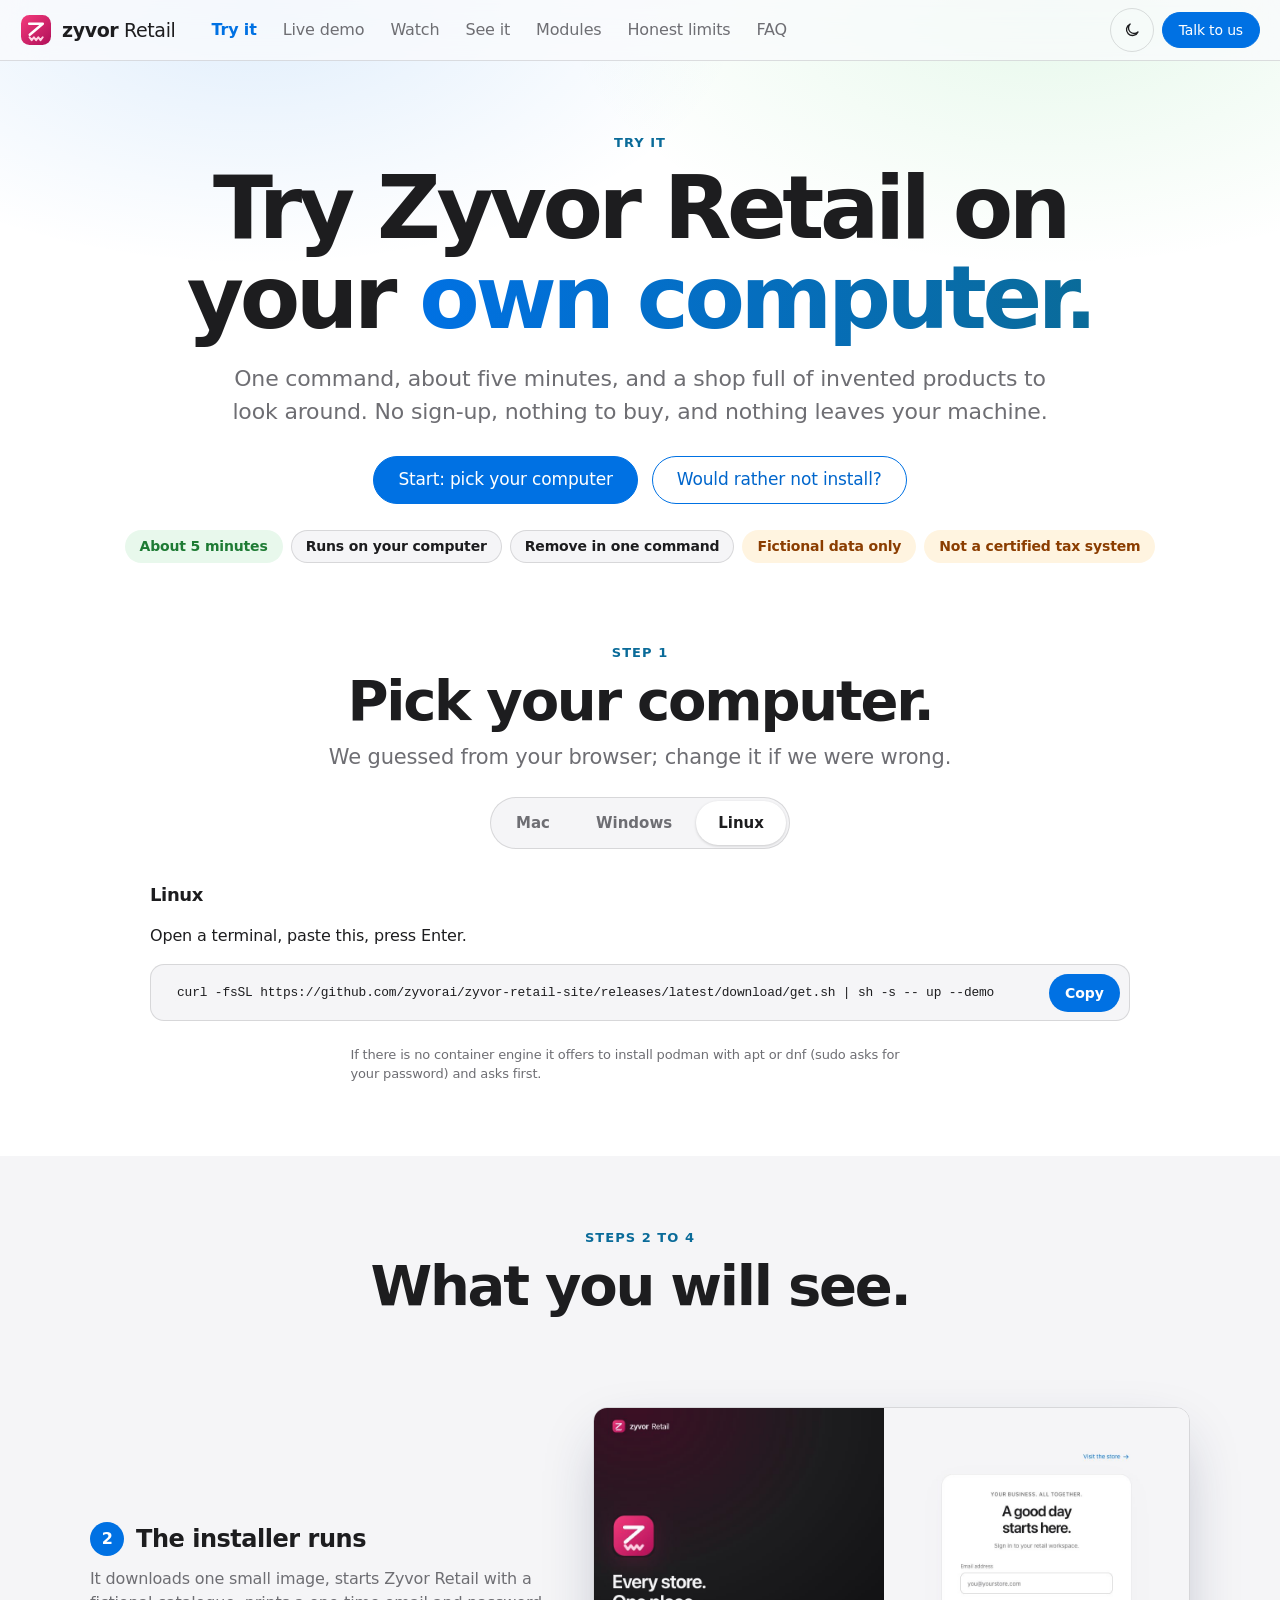
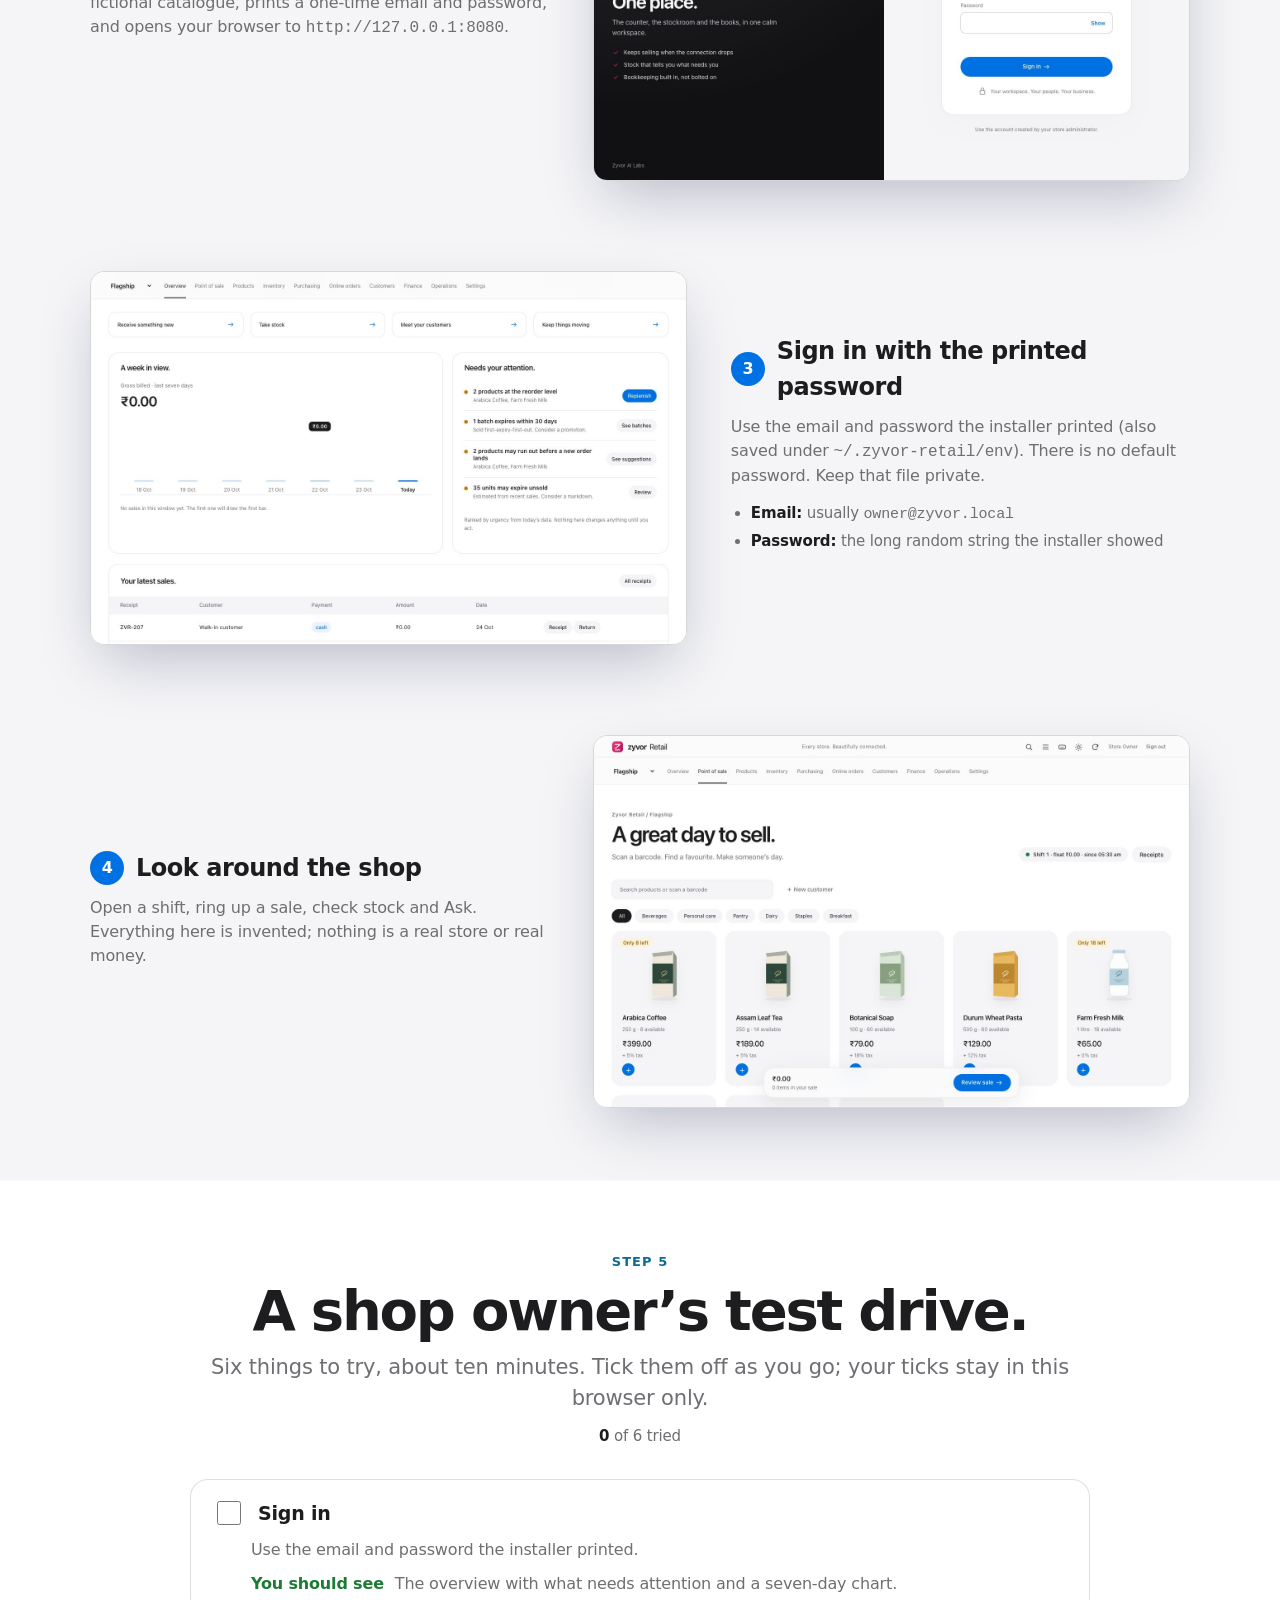
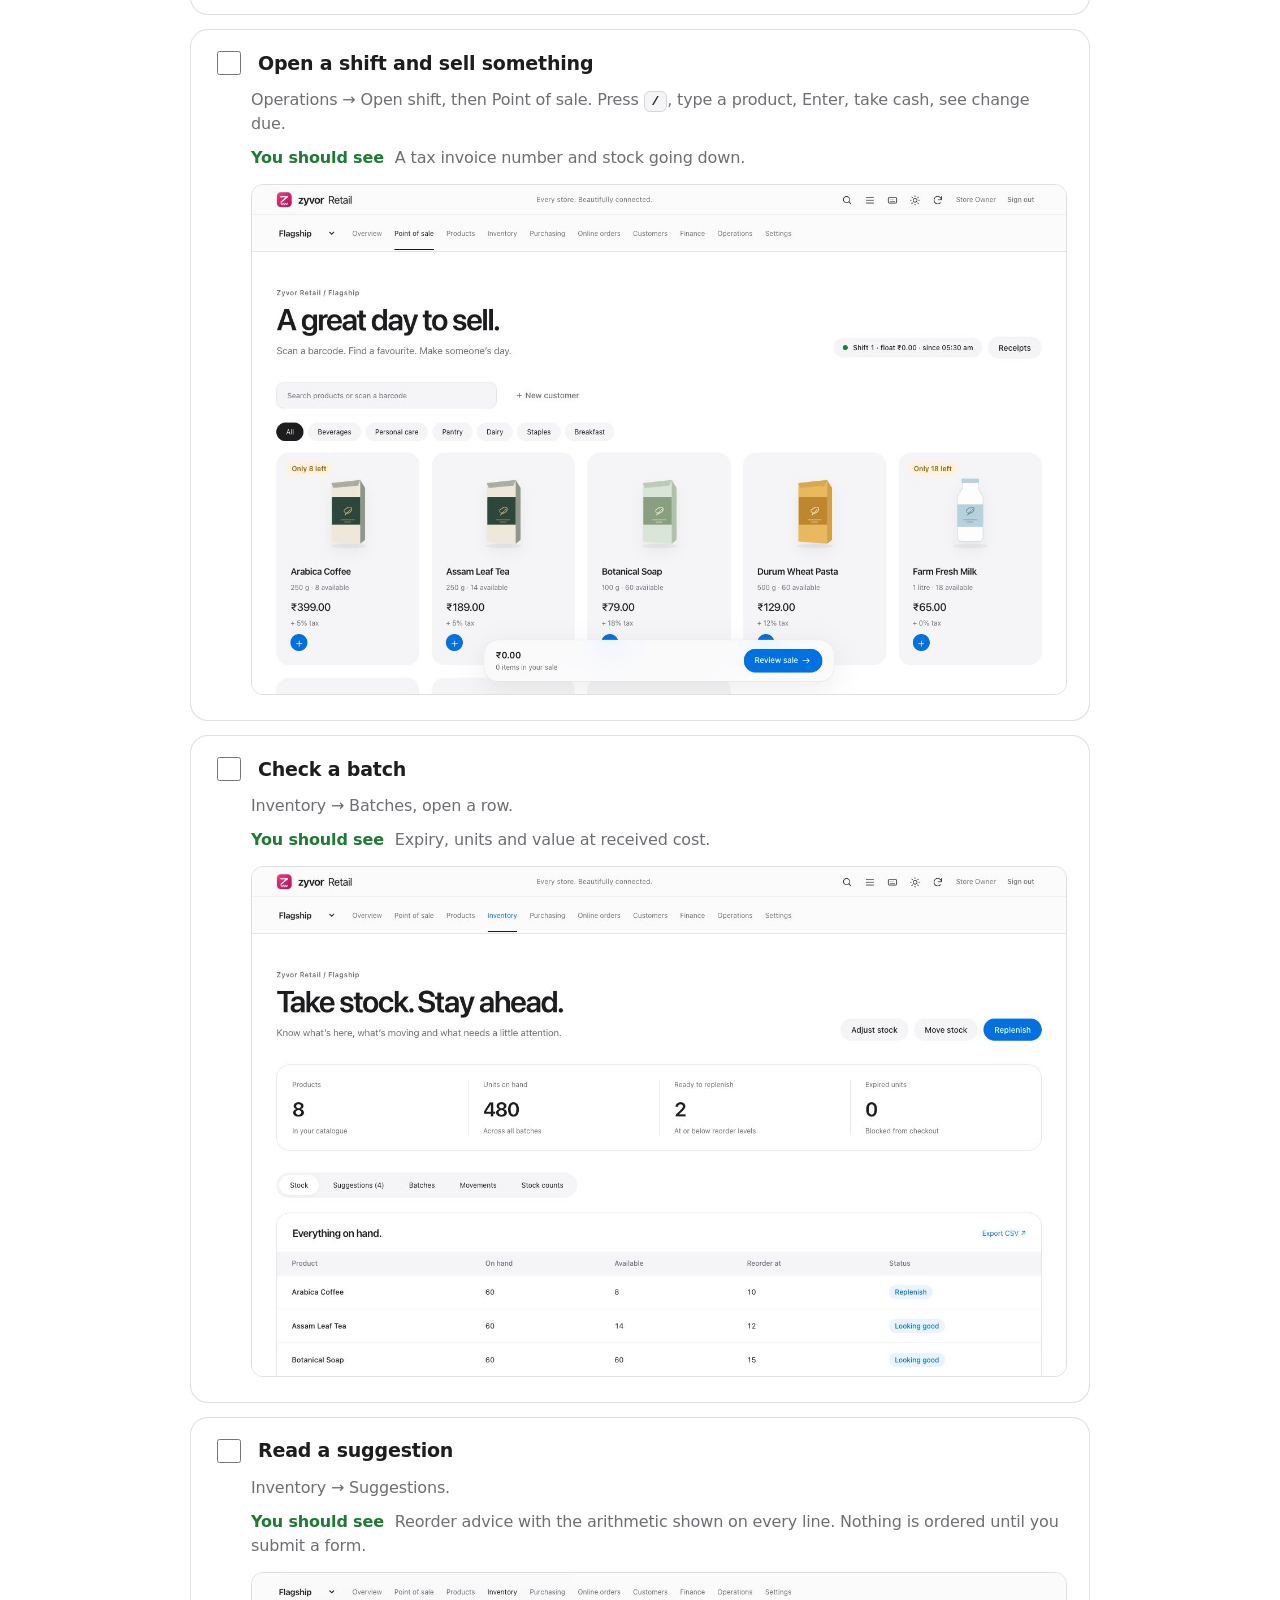
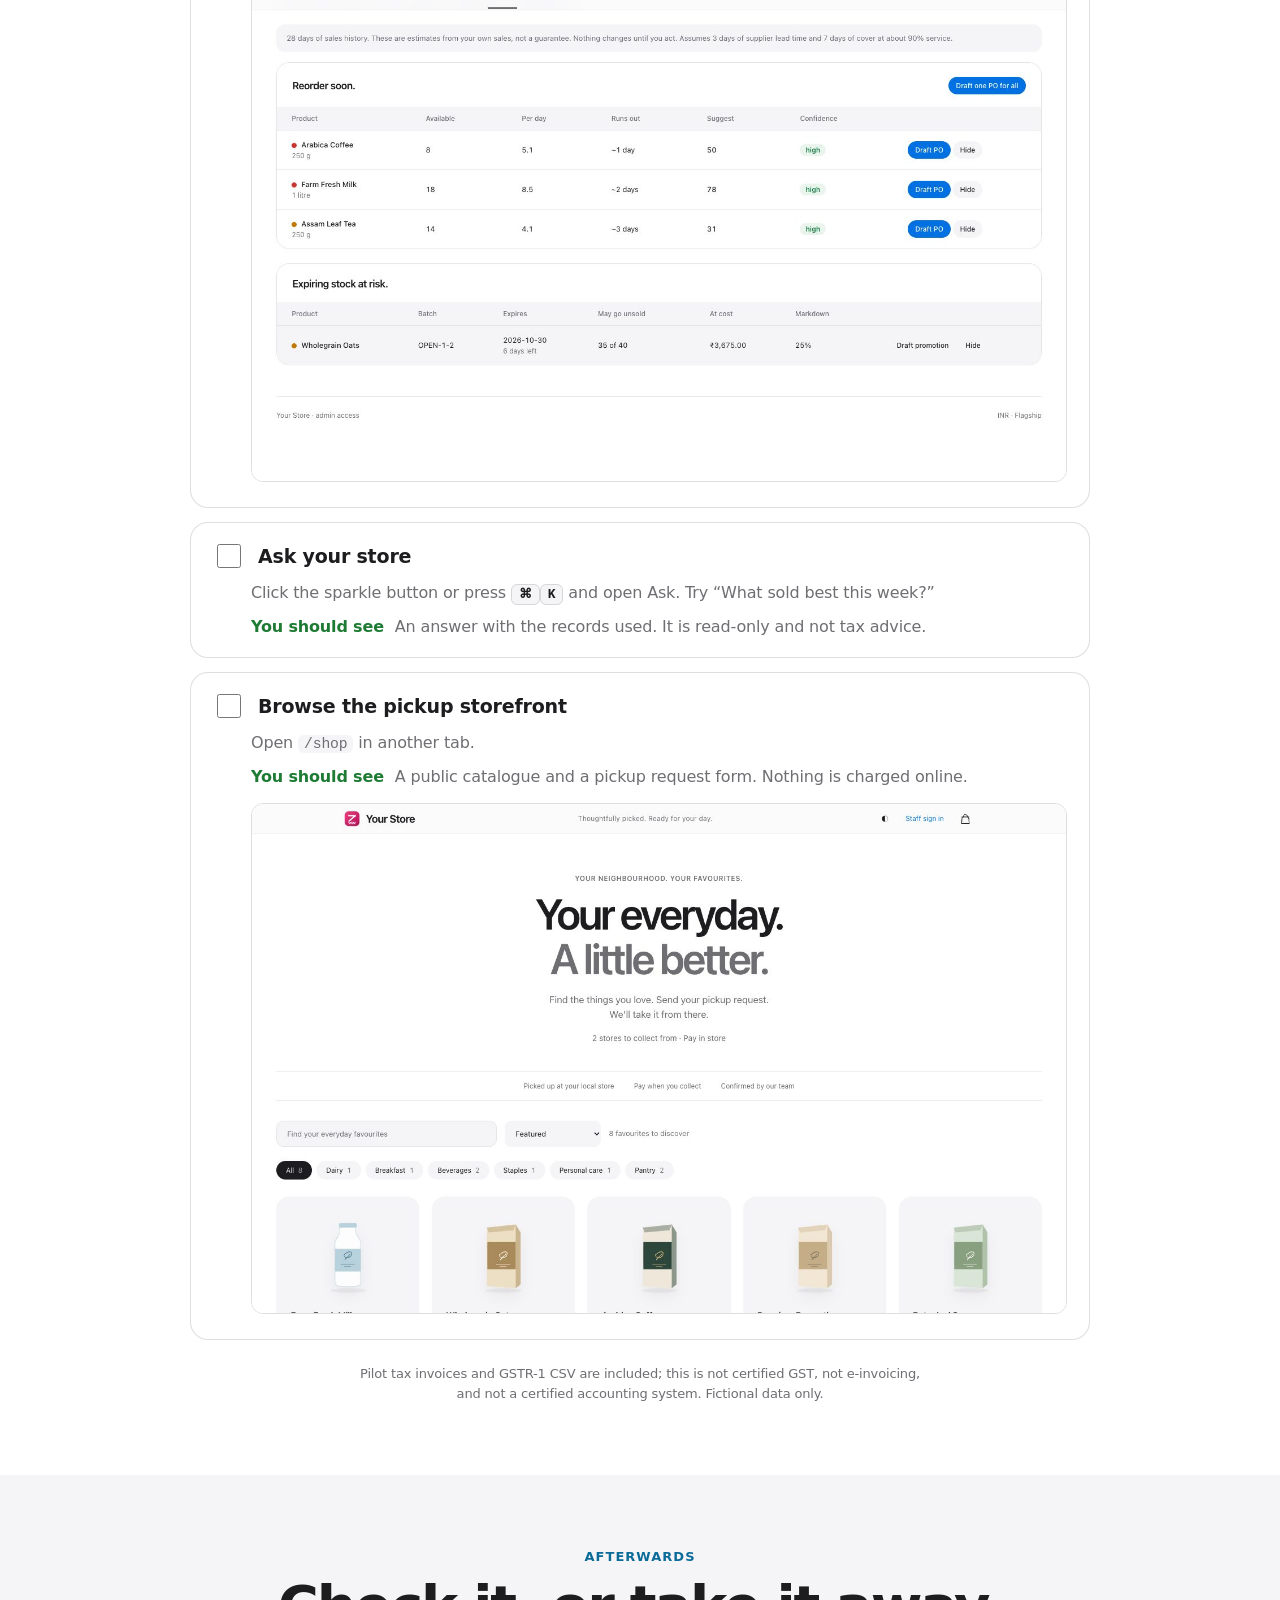
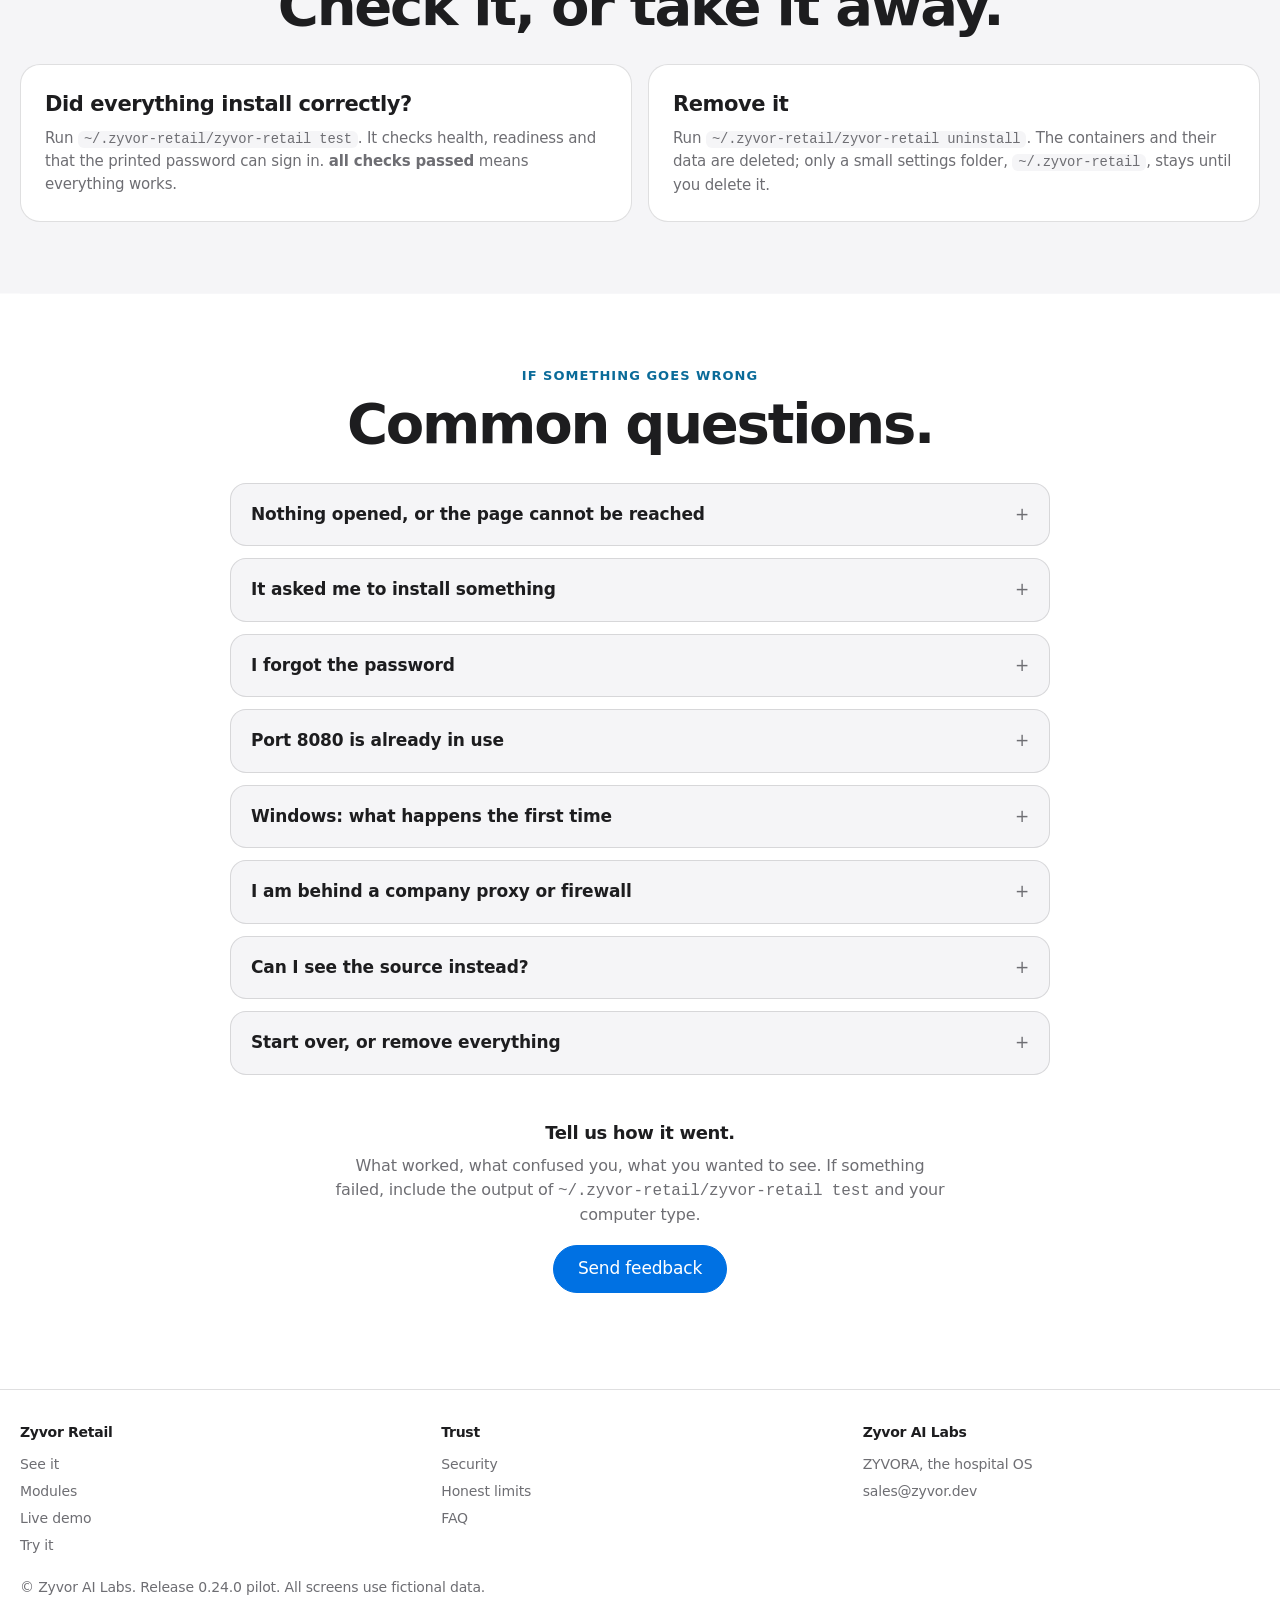
==== try/index.html @ 30f102cb "Site: release 0.24.0 — suspend, slots, till cash, trial installer. Bump public docs and GH Pages to " ====
<!doctype html>
<html lang="en" data-theme="light">
<head>
<meta charset="utf-8"><meta name="viewport" content="width=device-width,initial-scale=1">
<title>Try it | Zyvor Retail</title>
<meta name="description" content="Try Zyvor Retail on your own Mac, Windows or Linux computer in about five minutes: one command, a guided walk-through, and a checklist for a shop owner. Fictional data only; not a certified tax system.">
<meta name="theme-color" content="#ffffff">
<link rel="canonical" href="https://zyvorai.github.io/zyvor-retail-site/try/">
<link rel="icon" href="../assets/retail.svg" type="image/svg+xml">
<link rel="apple-touch-icon" href="../assets/apple-touch-icon.png">
<meta property="og:type" content="website"><meta property="og:site_name" content="Zyvor Retail"><meta property="og:title" content="Try Zyvor Retail on your own computer"><meta property="og:description" content="One command, five minutes, fictional data. A guided trial for shop owners."><meta property="og:url" content="https://zyvorai.github.io/zyvor-retail-site/try/">
<meta property="og:image" content="https://zyvorai.github.io/zyvor-retail-site/assets/og.png">
<meta name="twitter:card" content="summary_large_image">
<script src="../theme.js"></script>
<link rel="stylesheet" href="../site.css">
<link rel="stylesheet" href="try.css">
</head>
<body>
<a class="skip" href="#main">Skip to content</a>
<header class="bar">
  <a class="brand" href="../#top" aria-label="Zyvor Retail home">
    <img class="logo" src="../assets/retail.svg" alt="" width="32" height="32">
    <span class="wm"><b>zyvor</b> Retail</span>
  </a>
  <nav id="sections" aria-label="Sections">
    <a class="nav-try" href="../try/">Try it</a><a href="../#demo">Live demo</a><a href="../#watch">Watch</a><a href="../#see">See it</a><a href="../#modules">Modules</a><a href="../#honest">Honest limits</a><a href="../#faq">FAQ</a>
  </nav>
  <div class="bar-actions">
    <button id="theme" class="icon" type="button" aria-pressed="false" aria-label="Switch to dark mode">
      <svg class="i-moon" viewBox="0 0 24 24" aria-hidden="true"><path d="M20 14.5A8 8 0 1 1 9.5 4a6.5 6.5 0 0 0 10.5 10.5z"/></svg>
      <svg class="i-sun" viewBox="0 0 24 24" aria-hidden="true"><circle cx="12" cy="12" r="4"/><path d="M12 2v2M12 20v2M4.9 4.9l1.4 1.4M17.7 17.7l1.4 1.4M2 12h2M20 12h2M4.9 19.1l1.4-1.4M17.7 6.3l1.4-1.4"/></svg>
    </button>
    <a class="btn primary small" href="mailto:sales@zyvor.dev?subject=Zyvor%20Retail%20pilot">Talk to us</a>
  </div>
</header>
<main id="main">
<section class="hero sub-hero" id="top">
  <p class="kicker">Try it</p>
  <h1>Try Zyvor Retail on your <em>own computer.</em></h1>
  <p class="lede">One command, about five minutes, and a shop full of invented products to look around. No sign-up, nothing to buy, and nothing leaves your machine.</p>
  <div class="cta"><a class="btn primary" href="#start">Start: pick your computer</a><a class="btn" href="../#demo">Would rather not install?</a></div>
  <ul class="chips" aria-label="What to expect"><li class="ok">About 5 minutes</li><li>Runs on your computer</li><li>Remove in one command</li><li class="warn">Fictional data only</li><li class="warn">Not a certified tax system</li></ul>
</section>

<section id="start">
  <div class="center"><p class="kicker">Step 1</p><h2>Pick your computer.</h2><p class="sub">We guessed from your browser; change it if we were wrong.</p></div>
  <div class="controls"><div class="oseg" role="radiogroup" aria-label="Your computer">
    <button type="button" role="radio" aria-checked="true" data-value="mac">Mac</button>
    <button type="button" role="radio" aria-checked="false" data-value="windows">Windows</button>
    <button type="button" role="radio" aria-checked="false" data-value="linux">Linux</button>
  </div></div>

  <div class="os-panel" data-os="mac">
    <h3>Mac</h3>
    <p>Open <strong>Terminal</strong> (Spotlight, type Terminal), paste this, press Return.</p>
    <div class="cmdrow"><pre class="cmd" tabindex="0" aria-label="Install command for Mac"><code id="cmd-mac">curl -fsSL https://github.com/zyvorai/zyvor-retail-site/releases/latest/download/get.sh | sh -s -- up --demo</code></pre><button type="button" class="copy" data-copy="cmd-mac">Copy</button></div>
    <p class="small">You need nothing installed first. If there is no container engine the installer offers to set one up (Homebrew, then podman) and asks before it does anything. Apple Silicon and Intel both work.</p>
  </div>
  <div class="os-panel" data-os="windows">
    <h3>Windows</h3>
    <p class="note warn"><strong>Not yet verified on a Windows PC.</strong> The script is tested with simulated Windows calls only. If you try it, please tell us what you see (feedback link at the bottom).</p>
    <p>Open <strong>PowerShell</strong>, paste this, press Enter. It runs Zyvor Retail inside WSL 2 (Windows 10 version 2004 or later, or Windows 11).</p>
    <div class="cmdrow"><pre class="cmd" tabindex="0" aria-label="Install command for Windows"><code id="cmd-windows">&amp; ([scriptblock]::Create((irm https://github.com/zyvorai/zyvor-retail-site/releases/latest/download/get.ps1))) up --demo</code></pre><button type="button" class="copy" data-copy="cmd-windows">Copy</button></div>
    <p class="small">If WSL or a container engine is missing it asks before setting them up. Windows will ask for administrator approval and a restart; after that, run the same command again.</p>
  </div>
  <div class="os-panel" data-os="linux">
    <h3>Linux</h3>
    <p>Open a terminal, paste this, press Enter.</p>
    <div class="cmdrow"><pre class="cmd" tabindex="0" aria-label="Install command for Linux"><code id="cmd-linux">curl -fsSL https://github.com/zyvorai/zyvor-retail-site/releases/latest/download/get.sh | sh -s -- up --demo</code></pre><button type="button" class="copy" data-copy="cmd-linux">Copy</button></div>
    <p class="small">If there is no container engine it offers to install podman with apt or dnf (sudo asks for your password) and asks first.</p>
  </div>
</section>

<section class="tint" id="steps">
  <div class="center"><p class="kicker">Steps 2 to 4</p><h2>What you will see.</h2></div>
  <div class="step">
    <div><h3><span class="n">2</span> The installer runs</h3><p>It downloads one small image, starts Zyvor Retail with a fictional catalogue, prints a one-time email and password, and opens your browser to <code>http://127.0.0.1:8080</code>.</p></div>
    <picture class="pic shot"><img class="only-light" src="../shots/light-login.jpg" alt="Zyvor Retail sign-in page" width="1440" height="900" loading="lazy"><img class="only-dark" src="../shots/dark-login.jpg" alt="Zyvor Retail sign-in page in dark appearance" width="1440" height="900" loading="lazy"></picture>
  </div>
  <div class="step flip">
    <div><h3><span class="n">3</span> Sign in with the printed password</h3><p>Use the email and password the installer printed (also saved under <code>~/.zyvor-retail/env</code>). There is no default password. Keep that file private.</p><ul class="words"><li><b>Email:</b> usually <code>owner@zyvor.local</code></li><li><b>Password:</b> the long random string the installer showed</li></ul></div>
    <picture class="pic shot"><img class="only-light" src="../shots/light-overview.jpg" alt="Zyvor Retail overview" width="1440" height="900" loading="lazy"><img class="only-dark" src="../shots/dark-overview.jpg" alt="Zyvor Retail overview in dark appearance" width="1440" height="900" loading="lazy"></picture>
  </div>
  <div class="step">
    <div><h3><span class="n">4</span> Look around the shop</h3><p>Open a shift, ring up a sale, check stock and Ask. Everything here is invented; nothing is a real store or real money.</p></div>
    <picture class="pic shot"><img class="only-light" src="../shots/light-pos.jpg" alt="Point of sale" width="1440" height="900" loading="lazy"><img class="only-dark" src="../shots/dark-pos.jpg" alt="Point of sale in dark appearance" width="1440" height="900" loading="lazy"></picture>
  </div>
</section>

<section id="drive">
  <div class="center"><p class="kicker">Step 5</p><h2>A shop owner&rsquo;s test drive.</h2><p class="sub">Six things to try, about ten minutes. Tick them off as you go; your ticks stay in this browser only.</p>
  <p class="progress" id="drive-progress" aria-live="polite"><span id="drive-count">0</span> of 6 tried</p></div>
  <ol class="drive">
<li class="tick"><label><input type="checkbox" data-k="drive-1"><span><b>Sign in</b></span></label><p>Use the email and password the installer printed.</p><p class="see"><span>You should see</span> The overview with what needs attention and a seven-day chart.</p></li>
<li class="tick"><label><input type="checkbox" data-k="drive-2"><span><b>Open a shift and sell something</b></span></label><p>Operations → Open shift, then Point of sale. Press <kbd>/</kbd>, type a product, Enter, take cash, see change due.</p><p class="see"><span>You should see</span> A tax invoice number and stock going down.</p><figure class="thumb"><img class="only-light" src="../shots/light-pos.jpg" alt="Point of sale" width="1440" height="900" loading="lazy"><img class="only-dark" src="../shots/dark-pos.jpg" alt="Point of sale, dark" width="1440" height="900" loading="lazy"></figure></li>
<li class="tick"><label><input type="checkbox" data-k="drive-3"><span><b>Check a batch</b></span></label><p>Inventory → Batches, open a row.</p><p class="see"><span>You should see</span> Expiry, units and value at received cost.</p><figure class="thumb"><img class="only-light" src="../shots/light-inventory.jpg" alt="Inventory" width="1440" height="900" loading="lazy"><img class="only-dark" src="../shots/dark-inventory.jpg" alt="Inventory, dark" width="1440" height="900" loading="lazy"></figure></li>
<li class="tick"><label><input type="checkbox" data-k="drive-4"><span><b>Read a suggestion</b></span></label><p>Inventory → Suggestions.</p><p class="see"><span>You should see</span> Reorder advice with the arithmetic shown on every line. Nothing is ordered until you submit a form.</p><figure class="thumb"><img class="only-light" src="../shots/light-suggestions.jpg" alt="Suggestions" width="1440" height="900" loading="lazy"><img class="only-dark" src="../shots/dark-suggestions.jpg" alt="Suggestions, dark" width="1440" height="900" loading="lazy"></figure></li>
<li class="tick"><label><input type="checkbox" data-k="drive-5"><span><b>Ask your store</b></span></label><p>Click the sparkle button or press <kbd>⌘</kbd><kbd>K</kbd> and open Ask. Try &ldquo;What sold best this week?&rdquo;</p><p class="see"><span>You should see</span> An answer with the records used. It is read-only and not tax advice.</p></li>
<li class="tick"><label><input type="checkbox" data-k="drive-6"><span><b>Browse the pickup storefront</b></span></label><p>Open <code>/shop</code> in another tab.</p><p class="see"><span>You should see</span> A public catalogue and a pickup request form. Nothing is charged online.</p><figure class="thumb"><img class="only-light" src="../shots/light-shop.jpg" alt="Pickup storefront" width="1440" height="900" loading="lazy"><img class="only-dark" src="../shots/dark-shop.jpg" alt="Pickup storefront, dark" width="1440" height="900" loading="lazy"></figure></li>
  </ol>
  <p class="center small">Pilot tax invoices and GSTR-1 CSV are included; this is not certified GST, not e-invoicing, and not a certified accounting system. Fictional data only.</p>
</section>

<section class="tint" id="after">
  <div class="center"><p class="kicker">Afterwards</p><h2>Check it, or take it away.</h2></div>
  <div class="grid two">
    <div class="card"><h3>Did everything install correctly?</h3><p>Run <code>~/.zyvor-retail/zyvor-retail test</code>. It checks health, readiness and that the printed password can sign in. <strong>all checks passed</strong> means everything works.</p></div>
    <div class="card"><h3>Remove it</h3><p>Run <code>~/.zyvor-retail/zyvor-retail uninstall</code>. The containers and their data are deleted; only a small settings folder, <code>~/.zyvor-retail</code>, stays until you delete it.</p></div>
  </div>
</section>

<section id="help">
  <div class="center"><p class="kicker">If something goes wrong</p><h2>Common questions.</h2></div>
  <div class="faqs">
<details><summary>Nothing opened, or the page cannot be reached</summary><p>Give it a minute after the command finishes, then run <code>~/.zyvor-retail/zyvor-retail status</code> and open the address the installer printed (usually <code>http://127.0.0.1:8080</code>). The app listens on this computer only.</p></details>
<details><summary>It asked me to install something</summary><p>If there is no container engine it offers to install one (podman, using Homebrew on a Mac, or your package manager on Linux; WSL and podman on Windows). It always asks first. Answering no stops with the exact steps to do it yourself.</p></details>
<details><summary>I forgot the password</summary><p>It is in <code>~/.zyvor-retail/env</code> as <code>RETAIL_ADMIN_PASSWORD</code>. Or uninstall and run the install command again (that creates a new empty shop).</p></details>
<details><summary>Port 8080 is already in use</summary><p>Add a different port at the end of the command, for example <code>--port 8081</code>.</p></details>
<details><summary>Windows: what happens the first time</summary><p>If WSL 2 is missing the script offers to install it. Windows asks for administrator approval, then you restart Windows, open Ubuntu once from the Start menu to create a Linux user, and run the same command again.</p></details>
<details><summary>I am behind a company proxy or firewall</summary><p>The installer downloads from github.com and ghcr.io. Ask IT to allow both, or try from a home connection.</p></details>
<details><summary>Can I see the source instead?</summary><p>The application source is private. Ask <a href="mailto:sales@zyvor.dev?subject=Zyvor%20Retail%20pilot">sales</a> what we can share with evaluators. The one-command trial uses a published container image, not the source ZIP.</p></details>
<details><summary>Start over, or remove everything</summary><p><code>~/.zyvor-retail/zyvor-retail uninstall</code> deletes the containers and their data. To also delete the settings folder: <code>rm -rf ~/.zyvor-retail</code> (Windows: run it inside Ubuntu). Then run the install command again.</p></details>
  </div>
  <div class="center feedback"><h3>Tell us how it went.</h3><p>What worked, what confused you, what you wanted to see. If something failed, include the output of <code>~/.zyvor-retail/zyvor-retail test</code> and your computer type.</p>
  <a class="btn primary" href="mailto:sales@zyvor.dev?subject=Zyvor%20Retail%20trial%20feedback&amp;body=My%20computer%20(Mac%2FWindows%2FLinux)%3A%0A%0AWhat%20worked%3A%0A%0AWhat%20did%20not%3A%0A%0AOutput%20of%20the%20test%20command%20(if%20something%20failed)%3A%0A">Send feedback</a></div>
</section>
</main>
<footer>
  <div class="cols">
    <div><h3>Zyvor Retail</h3><a href="../#see">See it</a><a href="../#modules">Modules</a><a href="../#demo">Live demo</a><a href="../try/">Try it</a></div>
    <div><h3>Trust</h3><a href="../#security">Security</a><a href="../#honest">Honest limits</a><a href="../#faq">FAQ</a></div>
    <div><h3>Zyvor AI Labs</h3><a href="https://zyvorai.github.io/zyvor-zyvora-site/">ZYVORA, the hospital OS</a><a href="mailto:sales@zyvor.dev">sales@zyvor.dev</a></div>
  </div>
  <p>&copy; Zyvor AI Labs. Release 0.24.0 pilot. All screens use fictional data.</p>
</footer>
<script src="../site.js"></script>
<script src="try.js"></script>
</body>
</html>
---- site.css ----
/* Zyvor Retail site. Tokens follow the product (apps/web/src/styles/tokens.css): white / #f5f5f7 tiles, black / #1d1d1f in dark, one blue, a green pulse. */
:root{
  color-scheme:light;
  --bg:#fff;--bg2:#f5f5f7;--text:#1d1d1f;--dim:#6e6e73;--line:rgba(60,60,67,.16);--glass:rgba(251,251,253,.8);
  --accent:#0071e3;--accent-h:#0077ed;--on-accent:#fff;--link:#0066cc;--sky:#0a6b99;--green:#1e7b34;--glow:rgba(0,113,227,.12);--glow2:rgba(52,199,89,.12);
  --ok-bg:#e8f8ec;--ok:#1e7b34;--warn-bg:#fff4e0;--warn:#8b3d00;
  --shadow:0 24px 60px -12px rgba(30,40,80,.28);--focus:0 0 0 4px rgba(0,113,227,.3);
  --font:-apple-system,BlinkMacSystemFont,"SF Pro Text","SF Pro Display","Segoe UI",Roboto,system-ui,sans-serif;--mono:ui-monospace,"SF Mono",Menlo,Consolas,monospace;
}
[data-theme="dark"]{
  color-scheme:dark;
  --bg:#000;--bg2:#1d1d1f;--text:#f5f5f7;--dim:#a1a1a6;--line:rgba(255,255,255,.16);--glass:rgba(22,22,23,.8);
  --accent-h:#147ce5;--link:#2997ff;--sky:#64d2ff;--green:#30d158;--glow:rgba(41,151,255,.20);--glow2:rgba(48,209,88,.14);
  --ok-bg:rgba(48,209,88,.14);--ok:#30d158;--warn-bg:rgba(255,159,10,.14);--warn:#ffd60a;--shadow:0 30px 80px -10px rgba(0,0,0,.7);--focus:0 0 0 4px rgba(41,151,255,.45);
}
*{box-sizing:border-box}
html{scroll-behavior:smooth;scroll-padding-top:72px}
body{margin:0;background:var(--bg);color:var(--text);font:16px/1.5 var(--font);letter-spacing:-.01em;-webkit-font-smoothing:antialiased;position:relative}
[hidden]{display:none!important}
a{color:var(--link)}code{font-family:var(--mono)}
:focus-visible{outline:none;box-shadow:var(--focus);border-radius:8px}
.skip{position:absolute;left:12px;top:-60px;z-index:50;background:var(--bg2);padding:10px 16px;border-radius:99px}.skip:focus{top:12px}

.bar{position:sticky;top:0;z-index:20;display:flex;align-items:center;gap:16px;padding:8px max(20px,calc((100% - var(--wrap))/2));background:var(--glass);-webkit-backdrop-filter:saturate(180%) blur(20px);backdrop-filter:saturate(180%) blur(20px);border-bottom:1px solid var(--line)}
.brand{display:flex;align-items:center;gap:10px;color:inherit;text-decoration:none;font-weight:400;letter-spacing:-.02em;font-size:19px}.brand .wm b{font-weight:650}
.logo{width:32px;height:32px}
#sections{display:flex;gap:2px;margin-left:8px;overflow-x:auto;scrollbar-width:none;flex:1}
#sections::-webkit-scrollbar{display:none}
#sections a{display:inline-flex;align-items:center;min-height:44px;padding:0 12px;color:var(--dim);text-decoration:none;border-radius:99px;white-space:nowrap}
#sections a:hover{color:var(--text)}
#sections a[aria-current="true"]{color:var(--text);background:var(--bg2);font-weight:600}
.bar-actions{display:flex;align-items:center;gap:8px}
.btn{display:inline-flex;align-items:center;justify-content:center;min-height:44px;padding:0 20px;border-radius:99px;border:1px solid var(--line);color:var(--text);text-decoration:none;font:inherit;font-weight:590;background:var(--bg2);cursor:pointer}
.btn:hover{background:var(--line)}.btn.small{min-height:36px;padding:0 14px}
.btn.primary{background:var(--accent);border-color:transparent;color:var(--on-accent)}.btn.primary:hover{background:var(--accent-h)}
button.icon{width:44px;height:44px;border-radius:99px;border:1px solid var(--line);background:transparent;color:var(--text);display:grid;place-items:center;cursor:pointer}
button.icon:hover{background:var(--bg2)}
button.icon svg{width:18px;height:18px;fill:none;stroke:currentColor;stroke-width:1.8;stroke-linecap:round;stroke-linejoin:round}
.i-sun{display:none}[data-theme="dark"] .i-sun{display:block}[data-theme="dark"] .i-moon{display:none}

main{width:min(var(--wrap),calc(100% - 40px));margin:0 auto}
section{padding:72px 0}
h1{margin:10px auto 0;max-width:15ch;font-size:clamp(40px,7.4vw,78px);line-height:1.03;letter-spacing:-.045em}
h1 em{font-style:normal;background:linear-gradient(90deg,var(--accent),var(--sky));-webkit-background-clip:text;background-clip:text;color:transparent}
h2{margin:0;font-size:clamp(28px,3.8vw,42px);letter-spacing:-.035em;line-height:1.1}h3{margin:0 0 6px;font-size:18px;letter-spacing:-.02em}
.kicker{margin:0 0 8px;color:var(--sky);font-size:13px;font-weight:600;letter-spacing:.08em;text-transform:uppercase}
.lede{max-width:62ch;margin:18px auto 0;color:var(--dim);font-size:20px}.lede strong{color:var(--text)}
.sub{max-width:70ch;color:var(--dim);font-size:18px;margin:10px 0 0}
.center{text-align:center}.center .sub{margin-inline:auto}
body::before{content:"";position:absolute;inset:0 0 auto 0;height:760px;z-index:-1;pointer-events:none;background:radial-gradient(700px 380px at 20% 0,var(--glow),transparent 70%),radial-gradient(700px 380px at 82% 0,var(--glow2),transparent 70%)}
.hero{text-align:center;padding-top:80px;padding-bottom:24px}
.cta{display:flex;gap:14px;justify-content:center;align-items:center;margin:28px 0 0;flex-wrap:wrap}
.chips{display:flex;flex-wrap:wrap;gap:8px;justify-content:center;list-style:none;margin:26px 0 0;padding:0}
.chips li{font-size:14px;font-weight:600;padding:5px 14px;border-radius:99px;border:1px solid var(--line);background:var(--bg2)}
.chips .ok{color:var(--ok);background:var(--ok-bg);border-color:transparent}.chips .warn{color:var(--warn);background:var(--warn-bg);border-color:transparent}
.hero-img{display:block;width:100%;height:auto;margin:40px 0 0;border-radius:24px;border:1px solid var(--line);box-shadow:var(--shadow)}

.band{display:grid;grid-template-columns:repeat(4,1fr);border-block:1px solid var(--line);padding:0}
.band div{padding:26px 20px;border-left:1px solid var(--line)}.band div:first-child{border-left:0}
.band b{display:block;font-size:34px;letter-spacing:-.03em}.band span{color:var(--dim);font-size:14px}
.foot{margin:12px 0 0;color:var(--dim);font-size:13px}

.grid{display:grid;grid-template-columns:repeat(3,1fr);gap:16px;margin-top:28px}.grid.two{grid-template-columns:repeat(2,1fr)}
.card{background:var(--bg2);border:1px solid var(--line);border-radius:20px;padding:24px}.card p{margin:0;color:var(--dim);font-size:15px}.card ul{margin:10px 0 0;padding-left:18px;color:var(--dim);font-size:15px}
.card .tag{margin-bottom:12px}
.tag{display:inline-block;font-size:12px;font-weight:700;padding:2px 10px;border-radius:99px;margin-right:6px}.t-g{color:var(--ok);background:var(--ok-bg)}.t-a{color:var(--warn);background:var(--warn-bg)}.t-b{color:var(--link);background:var(--glow)}.t-d{color:var(--dim);background:var(--line)}
.pic{display:block;width:100%;height:auto;margin-top:28px}.pic img{display:block;width:100%;height:auto;border-radius:20px;border:1px solid var(--line)}

.controls{display:flex;flex-wrap:wrap;gap:10px;justify-content:center;margin-top:24px}
.seg{display:inline-flex;gap:2px;padding:3px;border-radius:99px;background:var(--bg2);border:1px solid var(--line);max-width:100%;overflow-x:auto}
.seg button{min-height:40px;padding:0 16px;border:0;border-radius:99px;background:transparent;color:var(--dim);font:600 14px var(--font);cursor:pointer;white-space:nowrap}
.seg button:hover{color:var(--text)}
.seg button[aria-checked="true"]{background:var(--bg);color:var(--text);box-shadow:0 1px 3px rgba(0,0,0,.18)}
.shot{margin:26px 0 0}.shot img{display:block;width:100%;height:auto;border-radius:20px;border:1px solid var(--line);box-shadow:var(--shadow);transition:opacity .18s}.shot img.swap{opacity:.35}
figcaption{margin-top:12px;color:var(--dim);font-size:14px;text-align:center}

table{width:100%;border-collapse:separate;border-spacing:0;margin-top:26px;border:1px solid var(--line);border-radius:20px;overflow:hidden;background:var(--bg2)}
th,td{text-align:left;padding:14px 18px;border-bottom:1px solid var(--line);font-size:15px;vertical-align:top}th{font-size:12px;letter-spacing:.08em;text-transform:uppercase;color:var(--dim)}tr:last-child td{border-bottom:0}td:first-child{font-weight:600}

.tiers{display:grid;grid-template-columns:repeat(3,1fr);gap:16px;margin-top:28px}
.tier{background:var(--bg2);border:1px dashed var(--line);border-radius:20px;padding:24px}.tier h3{font-size:22px}.tier .price{font-size:30px;font-weight:700;letter-spacing:-.03em;margin:8px 0}.tier p,.tier li{color:var(--dim);font-size:15px}.tier ul{padding-left:18px;margin:10px 0 0}
.todo{display:inline-block;font-size:12px;font-weight:700;letter-spacing:.06em;text-transform:uppercase;color:var(--warn);background:var(--warn-bg);padding:3px 10px;border-radius:99px}

details{background:var(--bg2);border:1px solid var(--line);border-radius:16px;padding:0 20px;margin-top:12px}
summary{cursor:pointer;list-style:none;padding:18px 0;font-weight:600;font-size:17px;min-height:44px}summary::-webkit-details-marker{display:none}
summary::after{content:"+";float:right;color:var(--dim);font-weight:400}details[open] summary::after{content:"\2212"}
details p{margin:0 0 18px;color:var(--dim)}

.final{text-align:center;padding:84px 0}
footer{border-top:1px solid var(--line);margin-top:24px;padding:32px max(20px,calc((100% - var(--wrap))/2));color:var(--dim);font-size:14px}footer p{margin:6px 0}
footer .cols{display:grid;grid-template-columns:repeat(3,1fr);gap:24px;margin-bottom:18px}footer h3{margin:0 0 8px;color:var(--text);font-size:14px}footer a{color:var(--dim);display:block;padding:3px 0;text-decoration:none}footer a:hover{color:var(--text)}

.js-rv .rv{opacity:0;transform:translateY(14px);transition:opacity .6s cubic-bezier(.28,.11,.32,1),transform .6s cubic-bezier(.28,.11,.32,1)}.js-rv .rv.in{opacity:1;transform:none}
@media (max-width:900px){
  #sections a{display:none}.bar-actions .btn:not(.primary){display:none}
  .band{grid-template-columns:1fr 1fr}.band div:nth-child(3){border-left:0}.band div:nth-child(n+3){border-top:1px solid var(--line)}
  .grid,.grid.two,.tiers,footer .cols{grid-template-columns:1fr}
  td:first-child{white-space:normal}section{padding:52px 0}
}
@media (prefers-reduced-motion:reduce){html{scroll-behavior:auto}.js-rv .rv{opacity:1;transform:none;transition:none}.shot img{transition:none}}
@media print{.bar,.controls,footer .cols{display:none}.js-rv .rv{opacity:1;transform:none}}
/* theme-aware images: the site's own toggle decides, not just the OS setting */
[data-theme="dark"] .only-light,[data-theme="light"] .only-dark{display:none!important}

/* ---- apple.com-style refinements: blue pill buttons, "Learn more ›" links, full-bleed tinted bands, big type */
.btn{font-size:17px;min-height:48px;padding:0 24px;background:transparent;border:1px solid var(--accent);color:var(--link);font-weight:500}
.btn:hover{background:var(--glow)}
.btn.primary{background:var(--accent);border-color:var(--accent);color:var(--on-accent)}.btn.primary:hover{background:var(--accent-h);border-color:var(--accent-h)}
.btn.small{min-height:36px;font-size:14px;padding:0 16px}
.more{display:inline-block;margin-top:18px;color:var(--link);font-size:19px;text-decoration:none}.more::after{content:" \203A"}.more:hover{text-decoration:underline}
h1{font-size:clamp(44px,8vw,88px);letter-spacing:-.05em;font-weight:700}
h2{font-size:clamp(32px,4.6vw,56px);letter-spacing:-.04em;font-weight:700}
.sub{font-size:21px}.lede{font-size:22px}
section.tint{background:var(--bg2);box-shadow:0 0 0 100vmax var(--bg2);clip-path:inset(0 -100vmax)}
.tint .card,.tint table,.tint details,.tint .seg{background:var(--bg)}
.tint .seg button[aria-checked="true"]{background:var(--bg2)}
.window{margin:44px auto 0;border-radius:22px;border:1px solid var(--line);box-shadow:var(--shadow);overflow:hidden;background:var(--bg)}
.window .dots{display:flex;gap:7px;padding:12px 16px;border-bottom:1px solid var(--line);background:var(--bg2)}.window .dots i{width:11px;height:11px;border-radius:50%;background:var(--line)}
.window img{display:block;width:100%;height:auto}
.hero .foot{text-align:center}
.card h3{font-size:21px}
.band b{font-size:44px;letter-spacing:-.04em}

.sub-hero{padding-block:72px 8px;text-align:center}.sub-hero .lede{margin-inline:auto;max-width:60ch}.card ul{padding-left:20px}.card li{margin:6px 0;color:var(--dim);font-size:15px}.limits{max-width:820px;margin:24px auto 0}
.clip{margin:0;position:relative}.clip img{width:100%;height:auto;border-radius:16px;border:1px solid var(--line);display:block}
.clip figcaption{margin-top:10px;color:var(--dim);font-size:15px;text-align:center}
.clip .play{position:absolute;left:50%;top:calc(50% - 20px);transform:translate(-50%,-50%);min-width:84px;min-height:44px;border-radius:999px;border:0;background:var(--accent);color:var(--on-accent);font-weight:600;font-size:16px;font-family:inherit;cursor:pointer;box-shadow:0 6px 24px rgba(0,0,0,.25)}
.clip .play:hover{filter:brightness(1.08)}.clip.on .play{display:none}

.cmd{margin:20px auto 0;max-width:980px;padding:16px 20px;background:var(--bg2);border:1px solid var(--line);border-radius:14px;overflow-x:auto;font:14px/1.6 var(--mono);white-space:pre}.cmd code{user-select:all}.cmd:focus-visible{outline:none;box-shadow:var(--focus)}#install .grid.two{max-width:980px;margin-inline:auto}p.small{font-size:13px;color:var(--dim);max-width:70ch;margin:24px auto 0}
#install .card code,#install p.small code{overflow-wrap:anywhere}

.nav-try{color:var(--accent)!important;font-weight:700}.try-band{padding-block:56px}.try-band .pic{display:block;max-width:1280px;margin:28px auto 0}.try-band .pic img{display:block;width:100%;height:auto}

kbd{font:600 13px var(--mono);background:var(--bg);border:1px solid var(--line);border-bottom-width:2px;border-radius:7px;padding:1px 7px;color:var(--text)}

#demo .grid+.center{margin-top:48px}#demo .cta{margin-bottom:8px}

/* ---- v0.5: Z brand, hero mark and walkthrough */
.logo{border-radius:23%}
.hero-z{display:block;margin:0 auto 22px;border-radius:23%;box-shadow:0 14px 44px rgba(214,36,107,.30)}
@keyframes zdraw{from{stroke-dashoffset:1}to{stroke-dashoffset:0}}
.z-draw .z-stroke{stroke-dasharray:1;stroke-dashoffset:1;animation:zdraw .7s cubic-bezier(.22,.61,.36,1) .2s forwards}
.walk{margin:28px auto 0;max-width:1280px}
.walk video{display:block;width:100%;height:auto;aspect-ratio:8/5;border-radius:16px;border:1px solid var(--line);background:#000;box-shadow:var(--shadow)}
.walk figcaption{margin-top:10px;color:var(--dim);font-size:15px;text-align:center}
.walk-text{max-width:720px;margin:18px auto 0;text-align:left}
.walk-text summary{cursor:pointer;color:var(--link);font-weight:500}
.walk-text ol{margin:12px 0 0;padding-left:22px;color:var(--dim);line-height:1.6}
.z-draw .z-tear{opacity:0;animation:tearin .35s cubic-bezier(.22,.61,.36,1) .85s forwards}
@keyframes tearin{to{opacity:1}}
@media(prefers-reduced-motion:reduce){.z-draw .z-stroke{animation:none;stroke-dashoffset:0}.z-draw .z-tear{animation:none;opacity:1}}

/* ---- v0.6.1: use the width of the screen. Text keeps a readable measure; screens, grids and cards spread out. */
:root{--wrap:1440px}
@media(min-width:1800px){:root{--wrap:1640px}}
#faq details,#honest table,#install .small{max-width:980px;margin-inline:auto}
---- try/try.css ----
/* The /try/ page. Same tokens as ../site.css. */
.oseg{display:inline-flex;gap:2px;padding:3px;border-radius:99px;background:var(--bg2);border:1px solid var(--line);max-width:100%}
.oseg button{min-height:44px;padding:0 22px;border:0;border-radius:99px;background:transparent;color:var(--dim);font:600 15px var(--font);cursor:pointer;white-space:nowrap}
.oseg button:hover{color:var(--text)}
.oseg button[aria-checked="true"]{background:var(--bg);color:var(--text);box-shadow:0 1px 3px rgba(0,0,0,.18)}
.oseg button:focus-visible{outline:none;box-shadow:var(--focus)}
.pic img{display:block;width:100%;height:auto}
.try-strip{display:block;max-width:1100px;margin:36px auto 0}
.os-panel{max-width:980px;margin:32px auto 0}.os-panel h3{margin:0 0 6px}
.os-panel[hidden]{display:none!important}
.note{border-radius:12px;padding:12px 16px;margin:12px 0}.note.warn{background:var(--warn-bg);color:var(--warn)}
.cmdrow{position:relative;margin:16px 0 0}.cmdrow .cmd{margin:0;max-width:none;padding-right:104px}
.copy{position:absolute;right:10px;top:50%;transform:translateY(-50%);min-height:38px;padding:0 16px;border:0;border-radius:99px;background:var(--accent);color:var(--on-accent);font:600 14px var(--font);cursor:pointer}
.copy:hover{background:var(--accent-h)}.copy:focus-visible{outline:none;box-shadow:var(--focus)}
.copy.done{background:var(--green)}
.step{display:grid;grid-template-columns:1fr 1.3fr;gap:44px;align-items:center;max-width:1100px;margin:64px auto 0}
.step.flip{grid-template-columns:1.3fr 1fr}.step.flip>div{order:2}
.step h3{display:flex;gap:12px;align-items:center;font-size:24px;margin:0 0 10px}
.step p{color:var(--dim);margin:0}
.n{display:inline-grid;place-items:center;flex:none;width:34px;height:34px;border-radius:50%;background:var(--accent);color:var(--on-accent);font-size:16px;font-weight:700}
.step .clip{margin:0}
.shot img{border:1px solid var(--line);border-radius:14px}
.progress{margin:10px 0 0;font-size:15px;color:var(--dim)}.progress #drive-count{font-weight:700;color:var(--text)}
.drive{list-style:none;padding:0;margin:32px auto 0;max-width:900px;display:grid;gap:14px}
.drive li{background:var(--bg);border:1px solid var(--line);border-radius:18px;padding:18px 22px}
.tick label{display:flex;gap:14px;align-items:center;font-size:19px;cursor:pointer;letter-spacing:-.01em}
.tick input{width:24px;height:24px;flex:none;accent-color:var(--accent);cursor:pointer}
.tick input:focus-visible{outline:none;box-shadow:var(--focus)}
.tick:has(input:checked){border-color:var(--green)}.tick:has(input:checked) b{text-decoration:line-through;text-decoration-color:var(--dim)}
.drive p{margin:10px 0 0 38px;color:var(--dim);font-size:16px}
.see span{font-weight:600;color:var(--ok);margin-right:6px}
.thumb{margin:14px 0 0 38px}.thumb img{width:100%;height:auto;border-radius:12px;border:1px solid var(--line)}
kbd{font:600 13px var(--mono);padding:2px 7px;border-radius:6px;border:1px solid var(--line);background:var(--bg2)}
.faqs{max-width:820px;margin:28px auto 0}.faqs code,.card code,.os-panel code,.drive code{font-size:.92em;background:var(--bg2);border-radius:6px;padding:1px 6px}
.feedback{margin-top:44px}.feedback p{max-width:60ch;margin:8px auto 18px;color:var(--dim)}
.nav-try{color:var(--accent)!important;font-weight:700}
.words{margin:14px 0 0;padding-left:20px;color:var(--dim);font-size:15px}.words li{margin:4px 0}.words b{color:var(--text)}
@media (max-width:860px){.step,.step.flip{grid-template-columns:1fr;gap:20px}.step.flip>div{order:0}.thumb,.drive p{margin-left:0}.cmdrow .cmd{padding-right:16px;padding-bottom:62px}.copy{top:auto;bottom:10px;transform:none;right:10px}}
@media (prefers-reduced-motion:reduce){.tick,.copy{transition:none}}
.cmdrow .cmd{white-space:pre-wrap;overflow-wrap:anywhere;word-break:break-all}
@media (max-width:640px){.pic.where{display:none}}
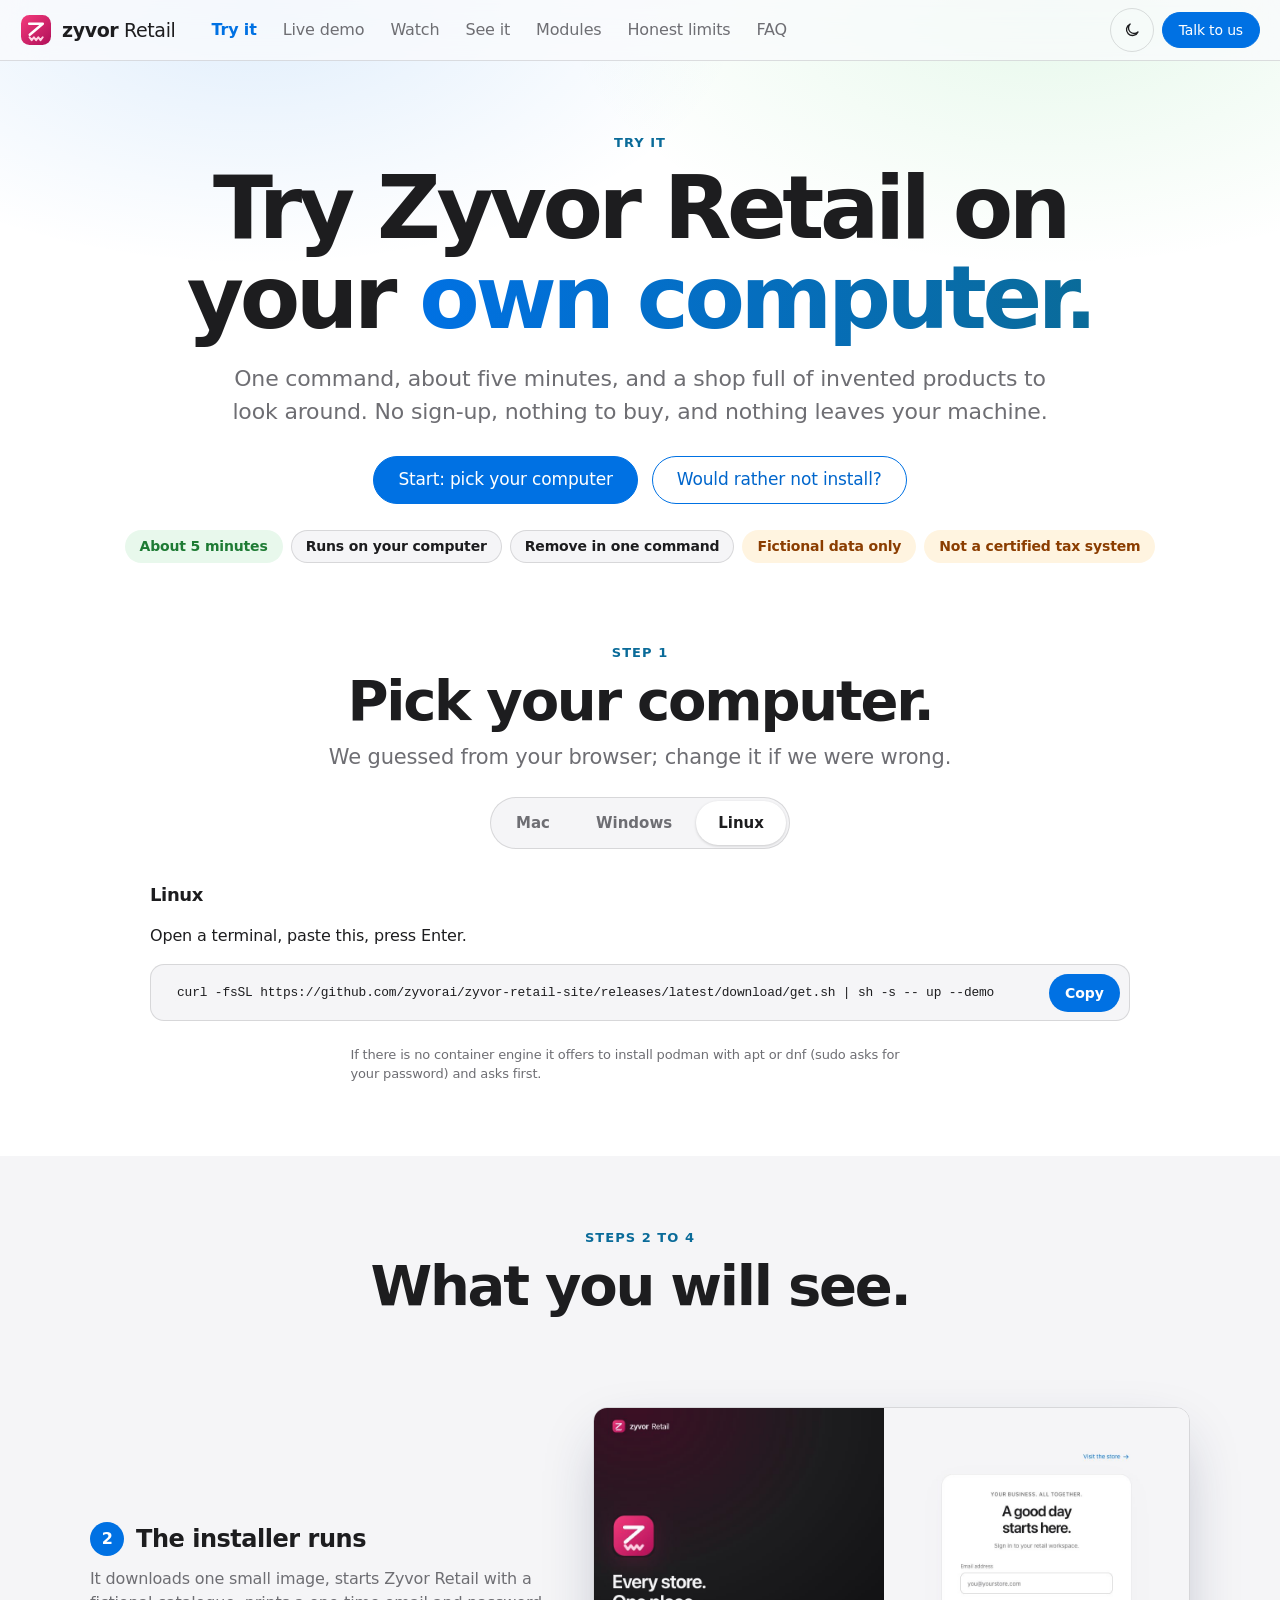
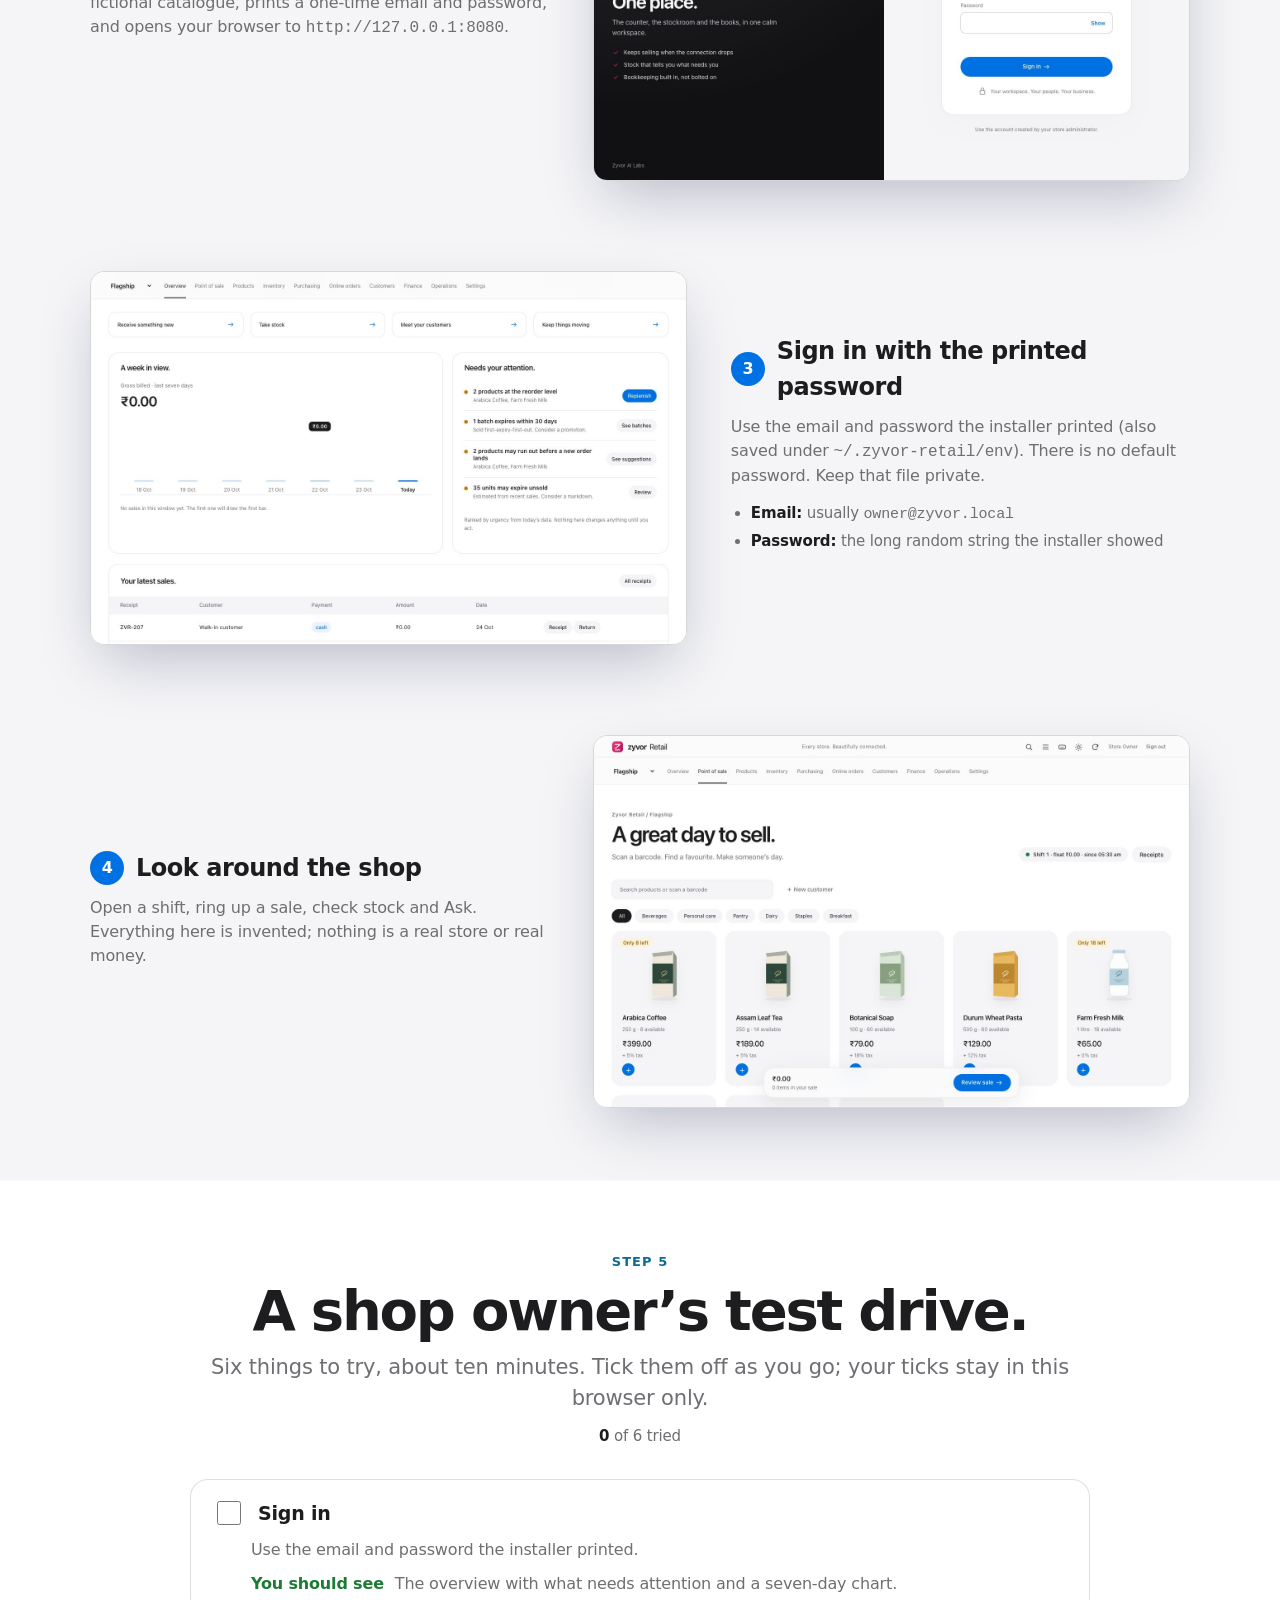
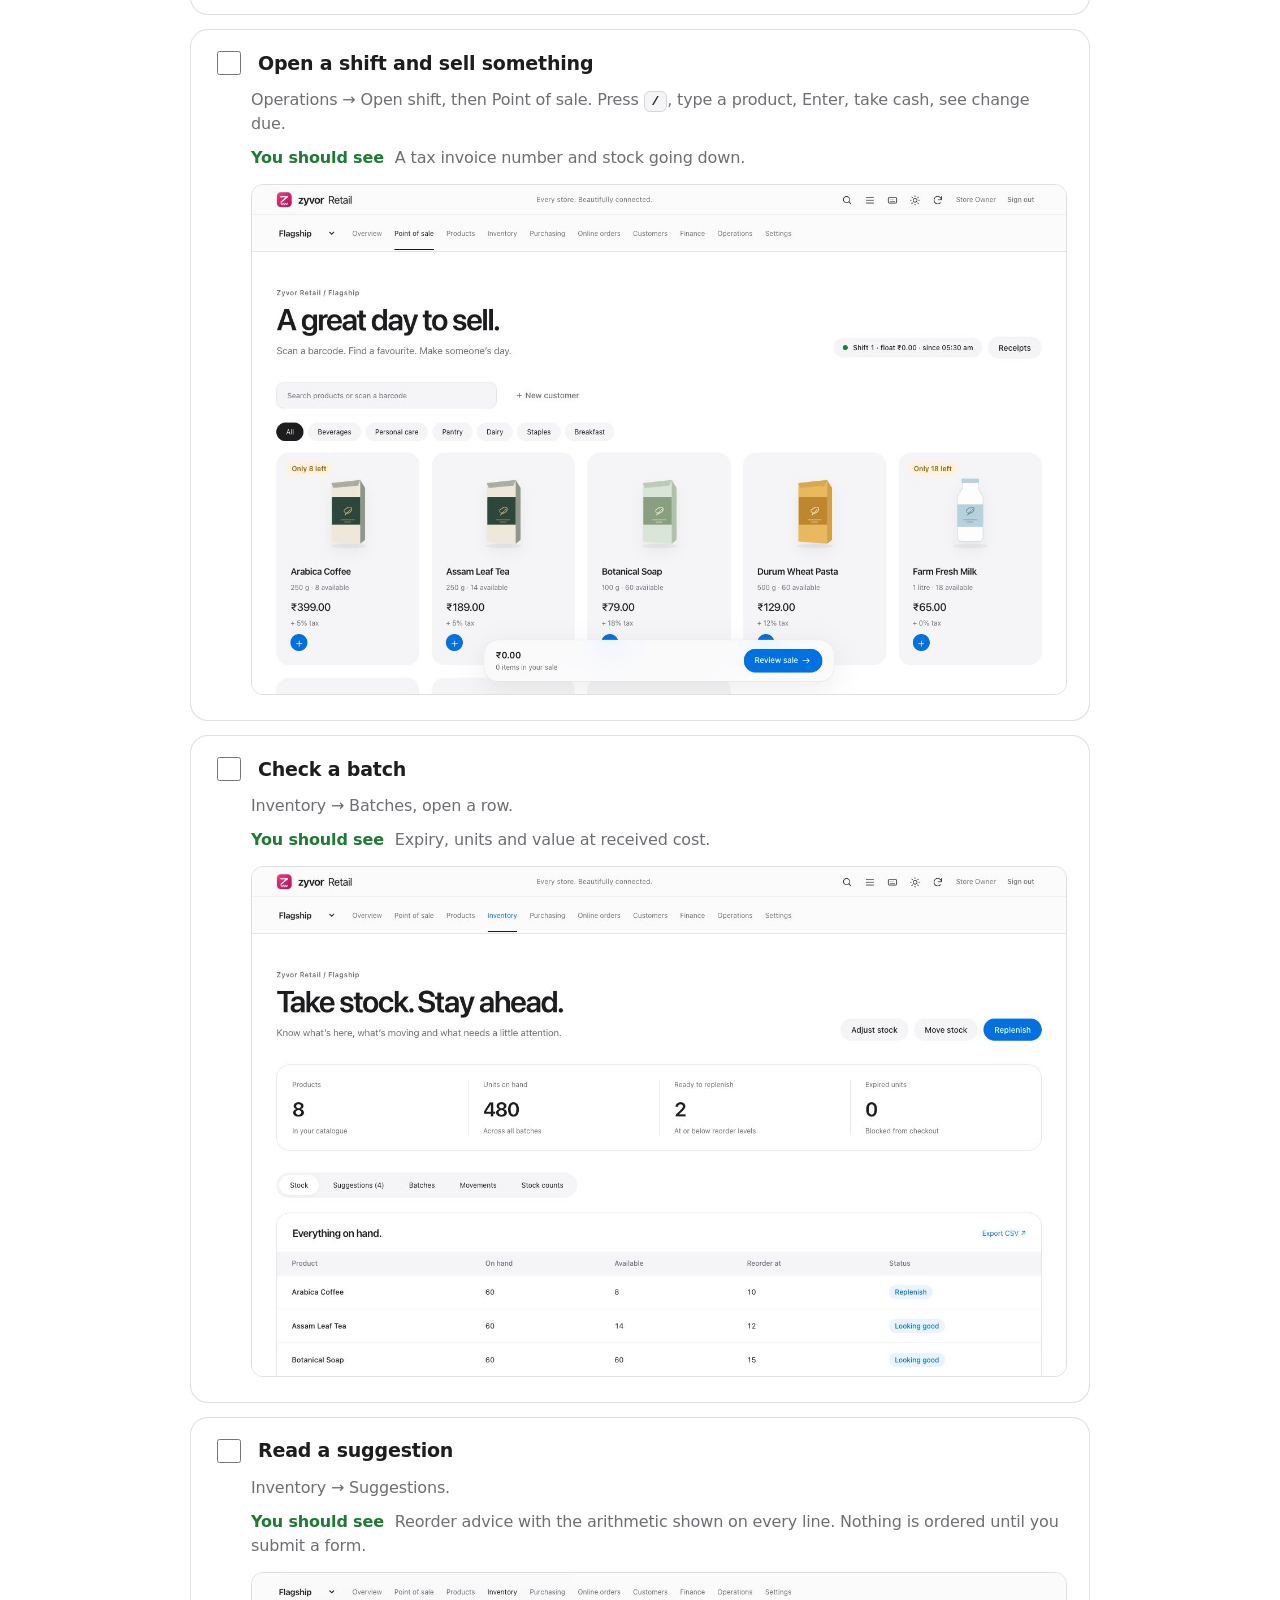
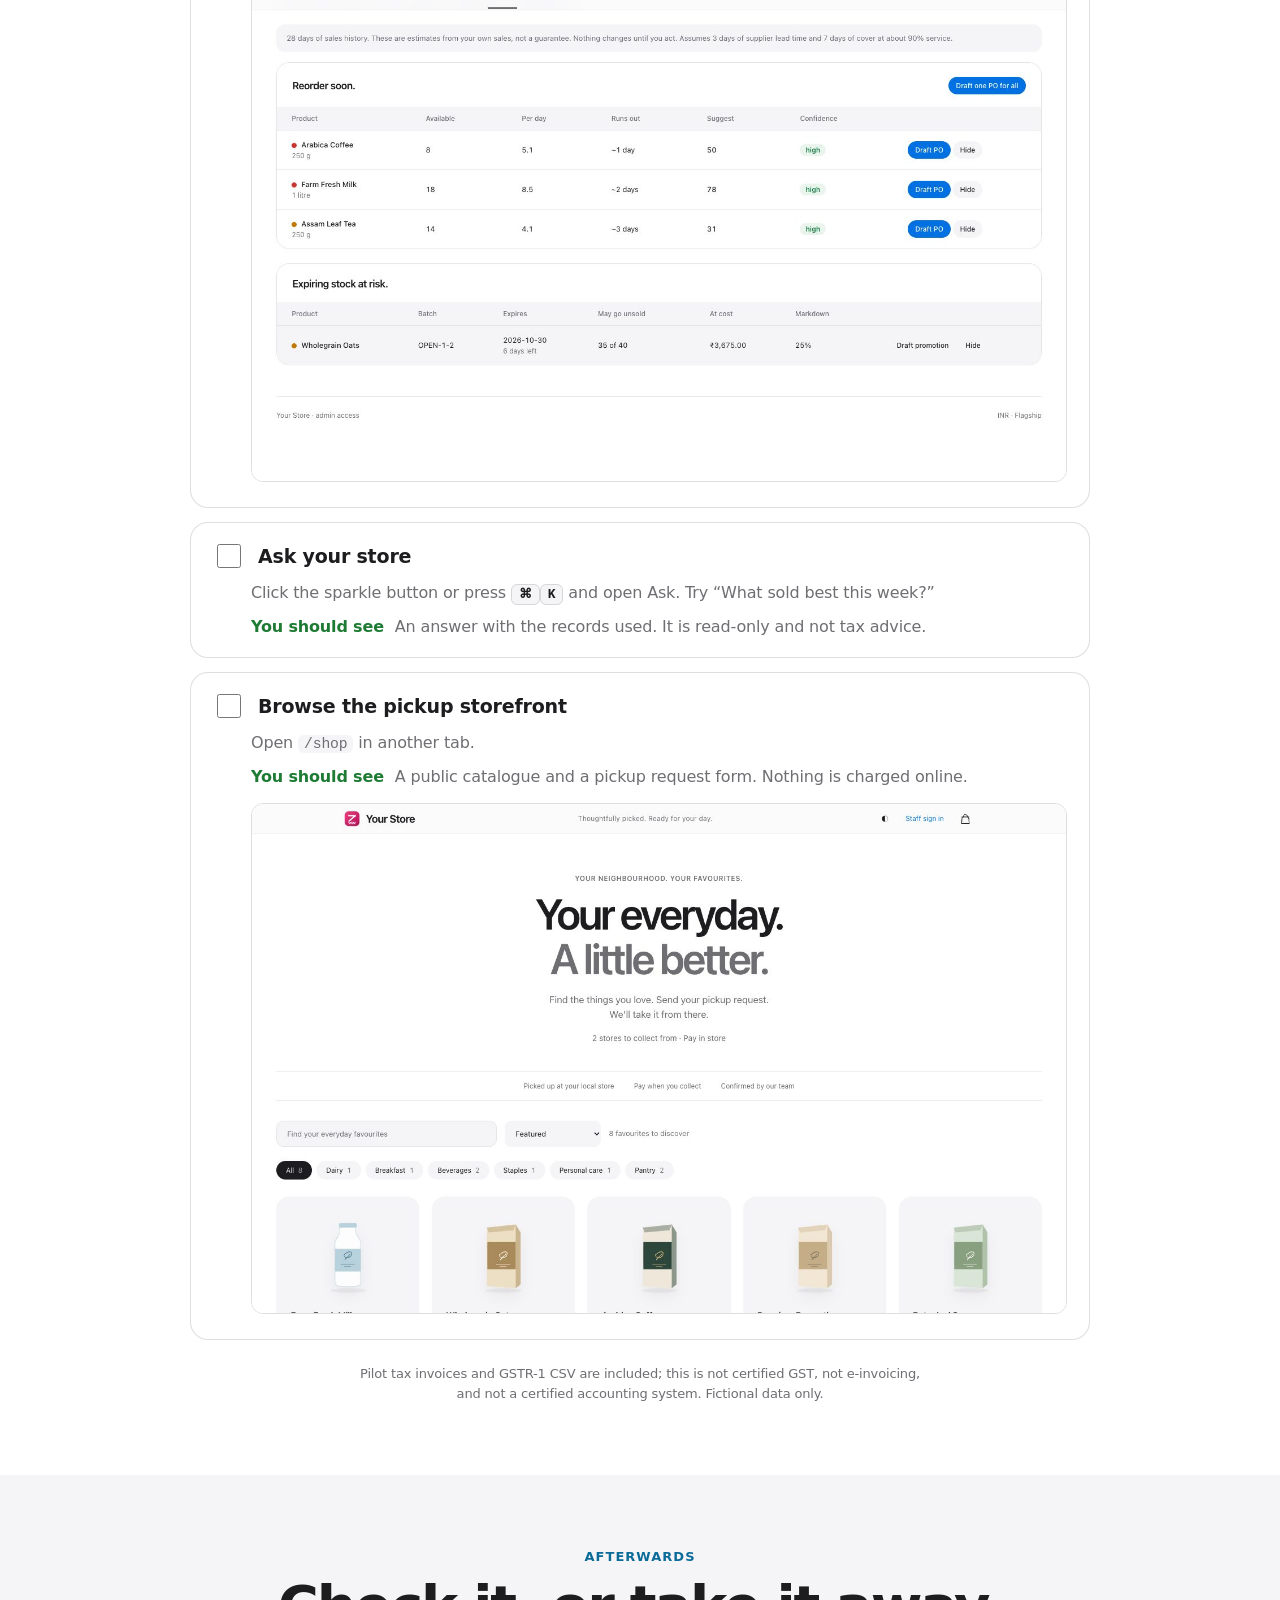
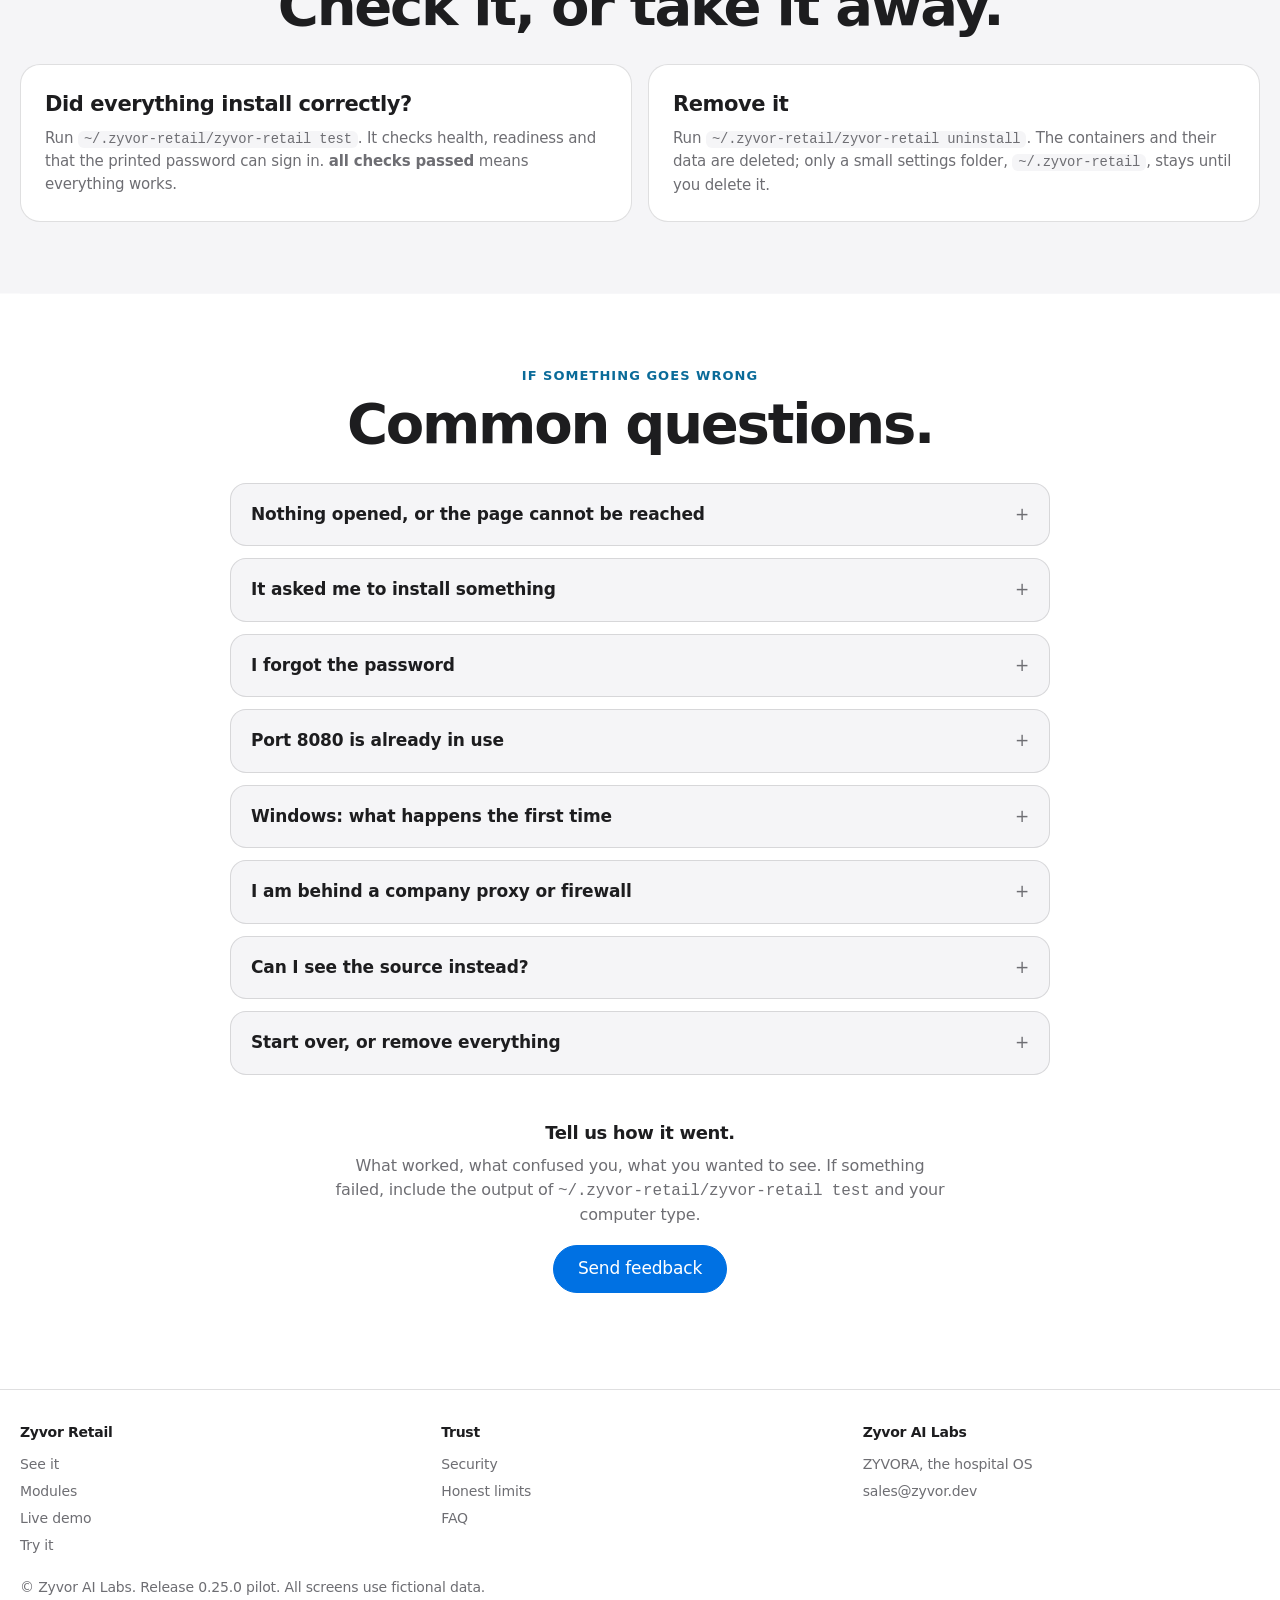
==== commit 82608e22: "Site: release 0.25.0 — invoice paste, photos, suspend reserve, trial installer. Co-authored-by: Curs" ====
--- a/try/index.html
+++ b/try/index.html
@@ -131,7 +131,7 @@
     <div><h3>Trust</h3><a href="../#security">Security</a><a href="../#honest">Honest limits</a><a href="../#faq">FAQ</a></div>
     <div><h3>Zyvor AI Labs</h3><a href="https://zyvorai.github.io/zyvor-zyvora-site/">ZYVORA, the hospital OS</a><a href="mailto:sales@zyvor.dev">sales@zyvor.dev</a></div>
   </div>
-  <p>&copy; Zyvor AI Labs. Release 0.24.0 pilot. All screens use fictional data.</p>
+  <p>&copy; Zyvor AI Labs. Release 0.25.0 pilot. All screens use fictional data.</p>
 </footer>
 <script src="../site.js"></script>
 <script src="try.js"></script>
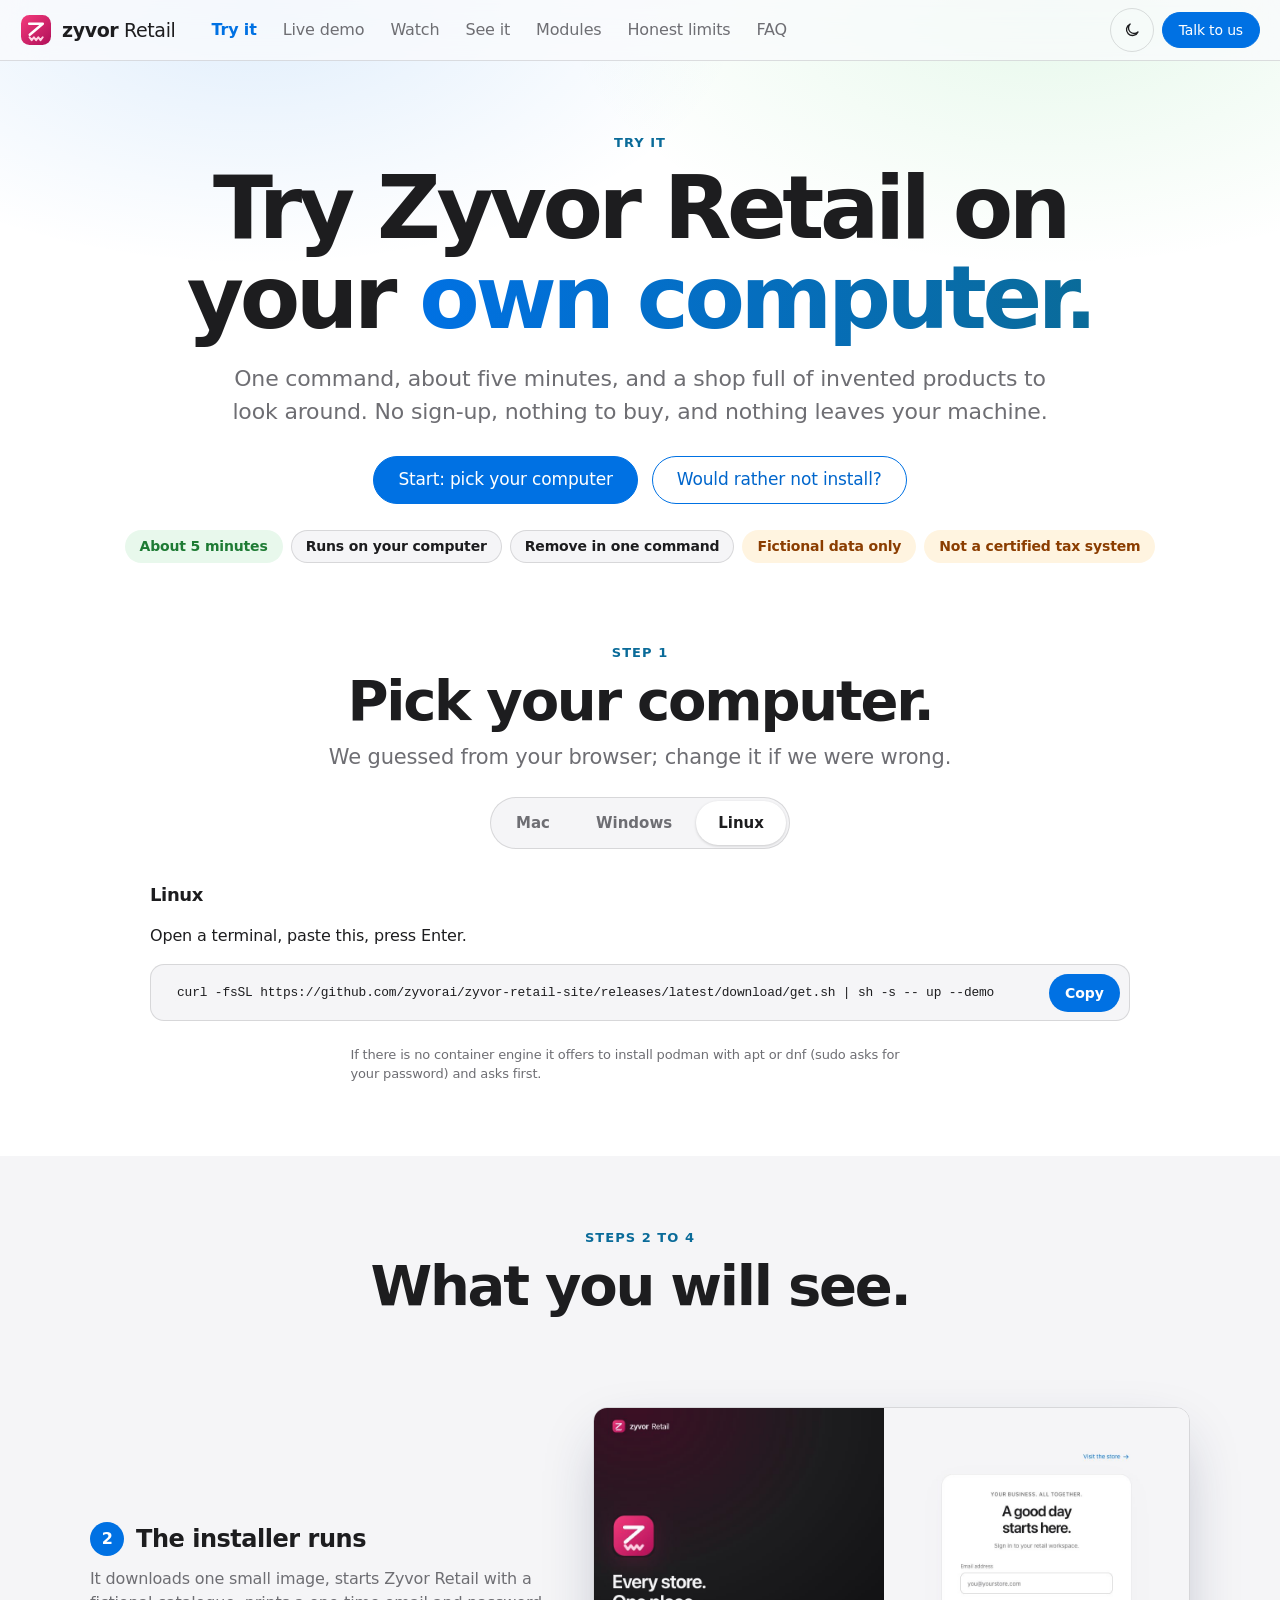
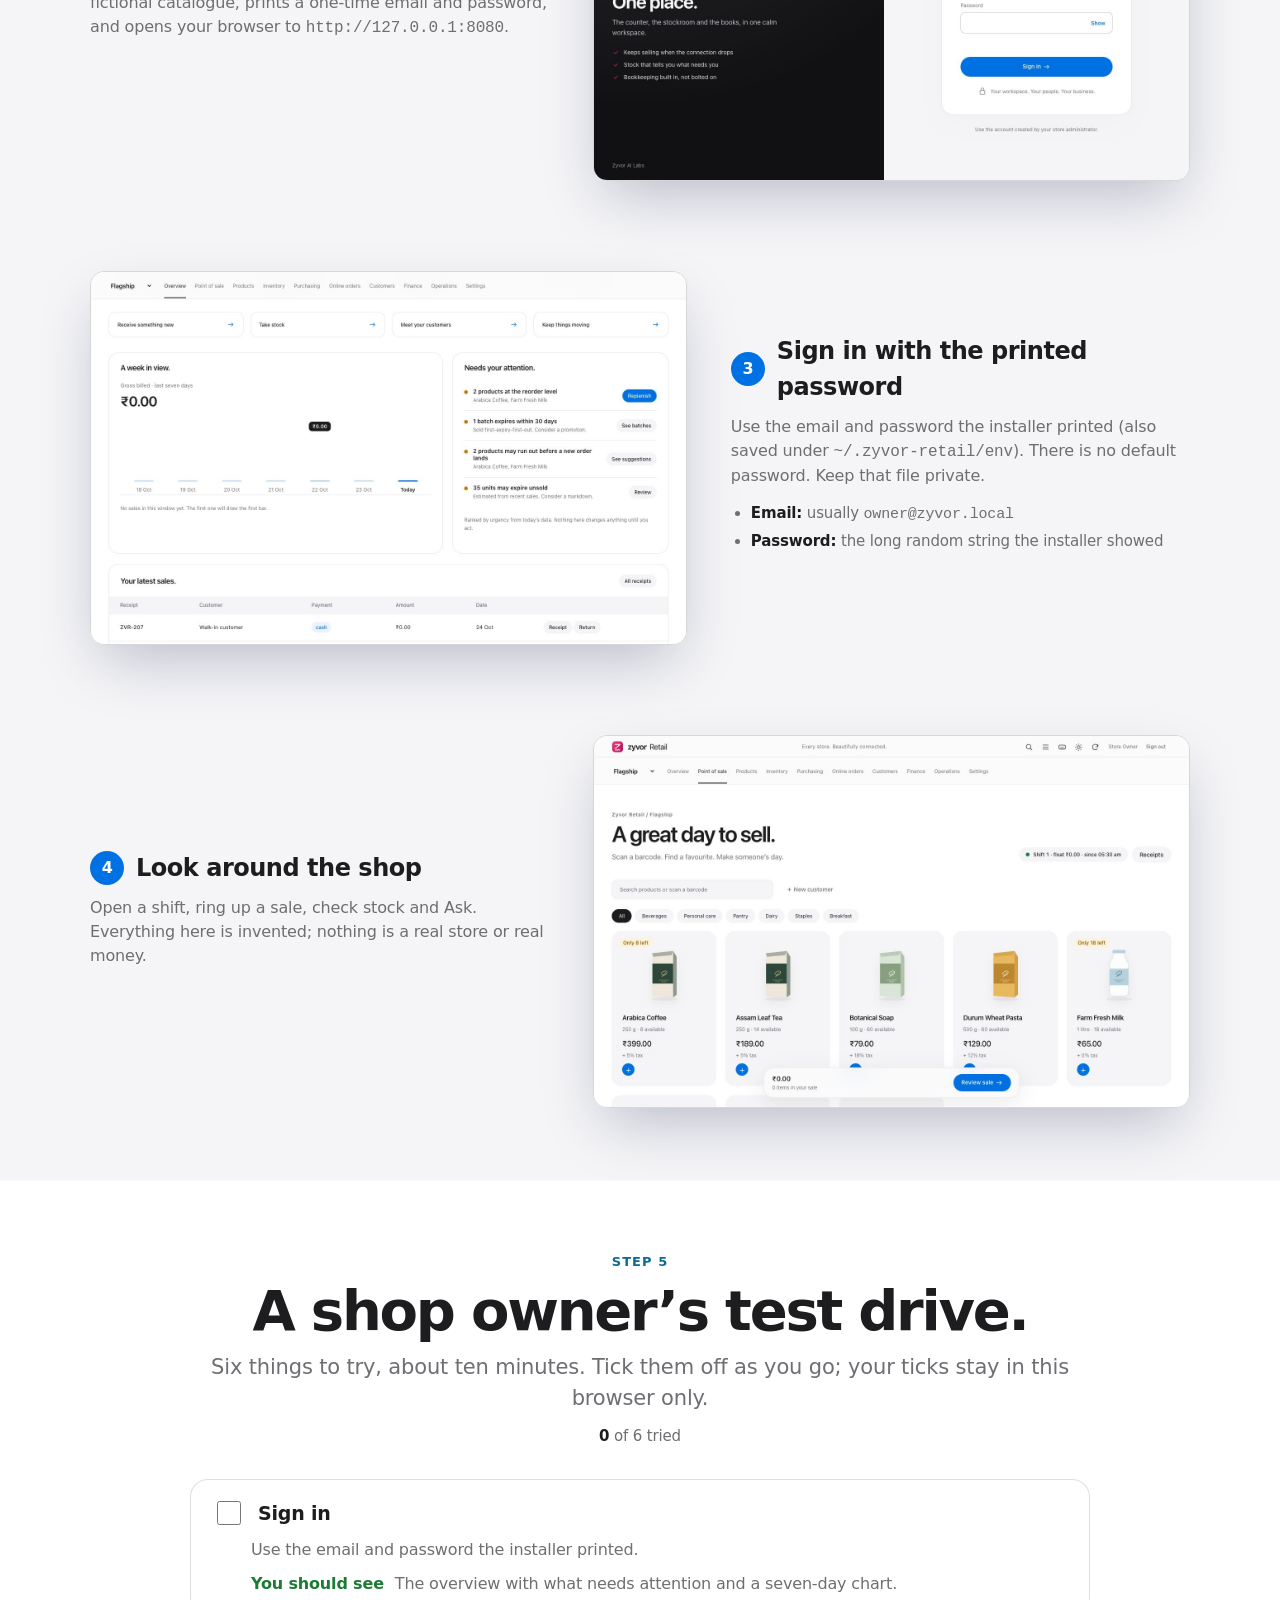
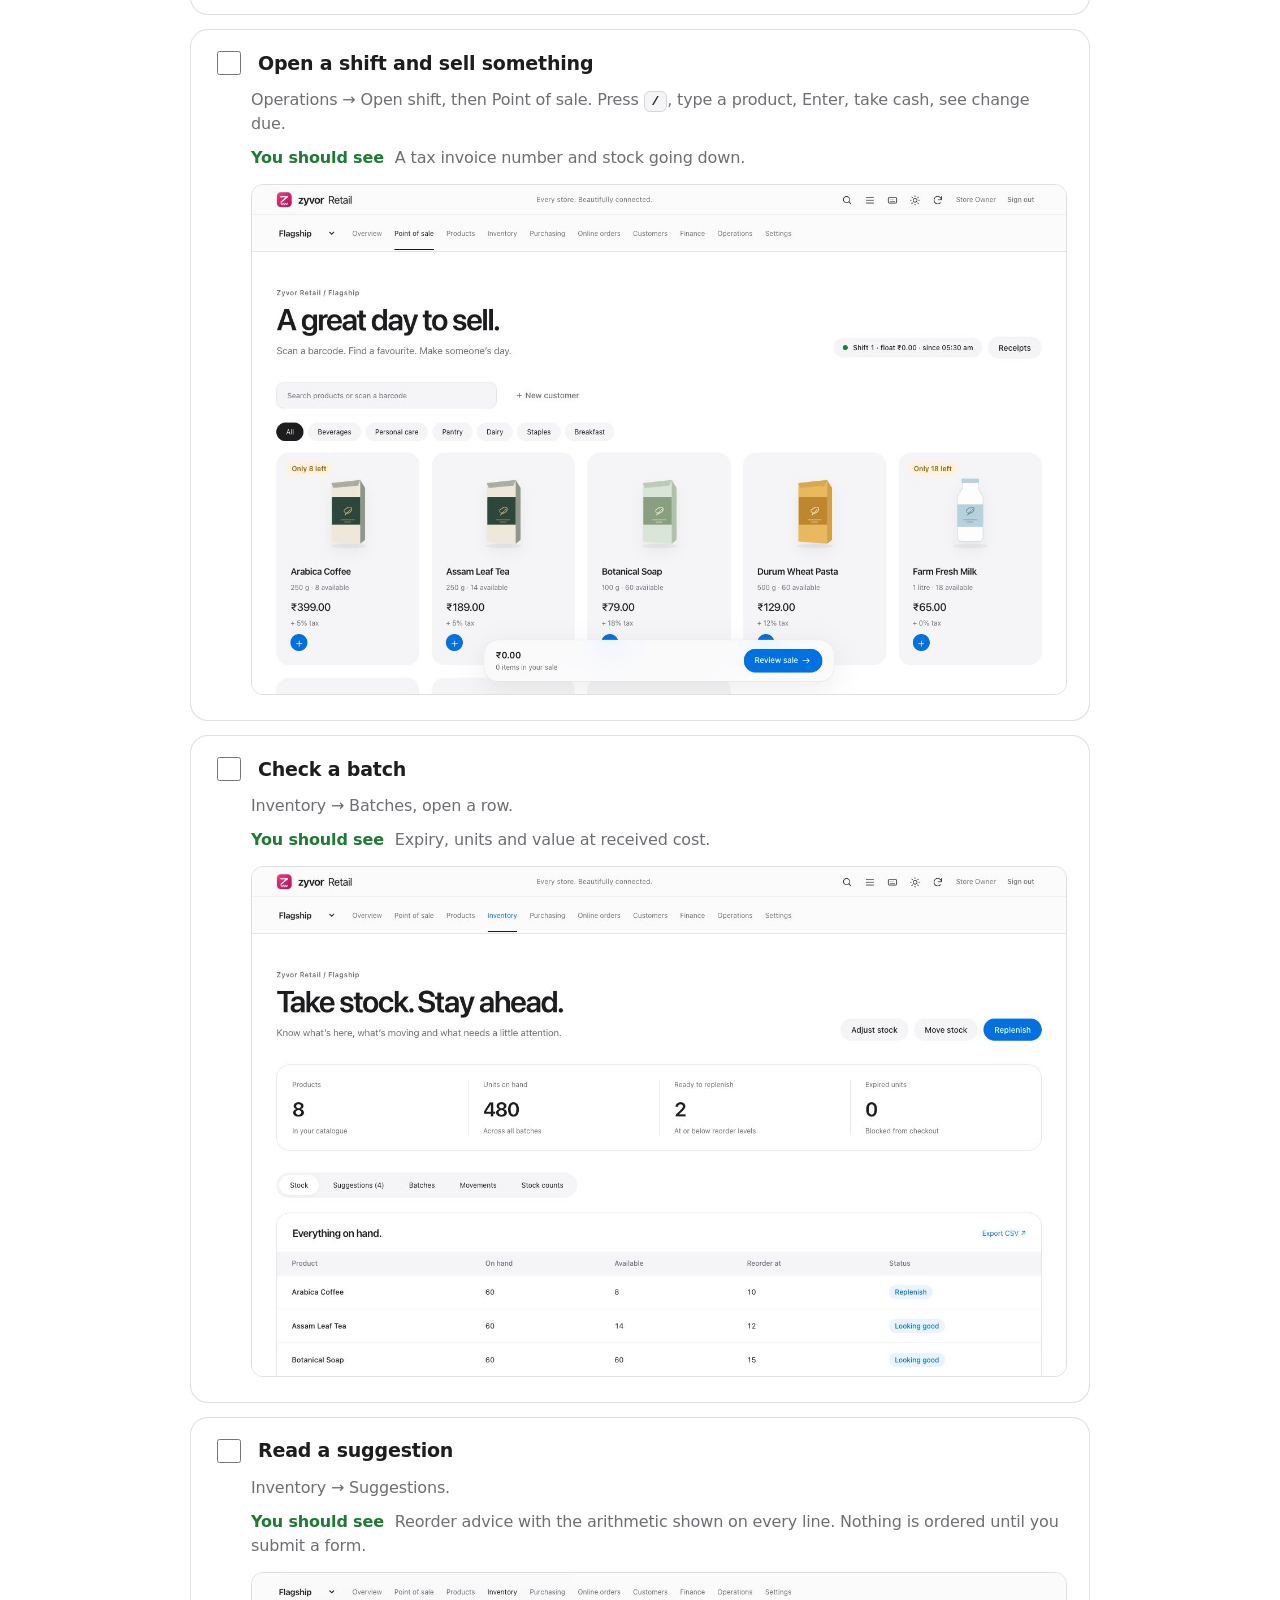
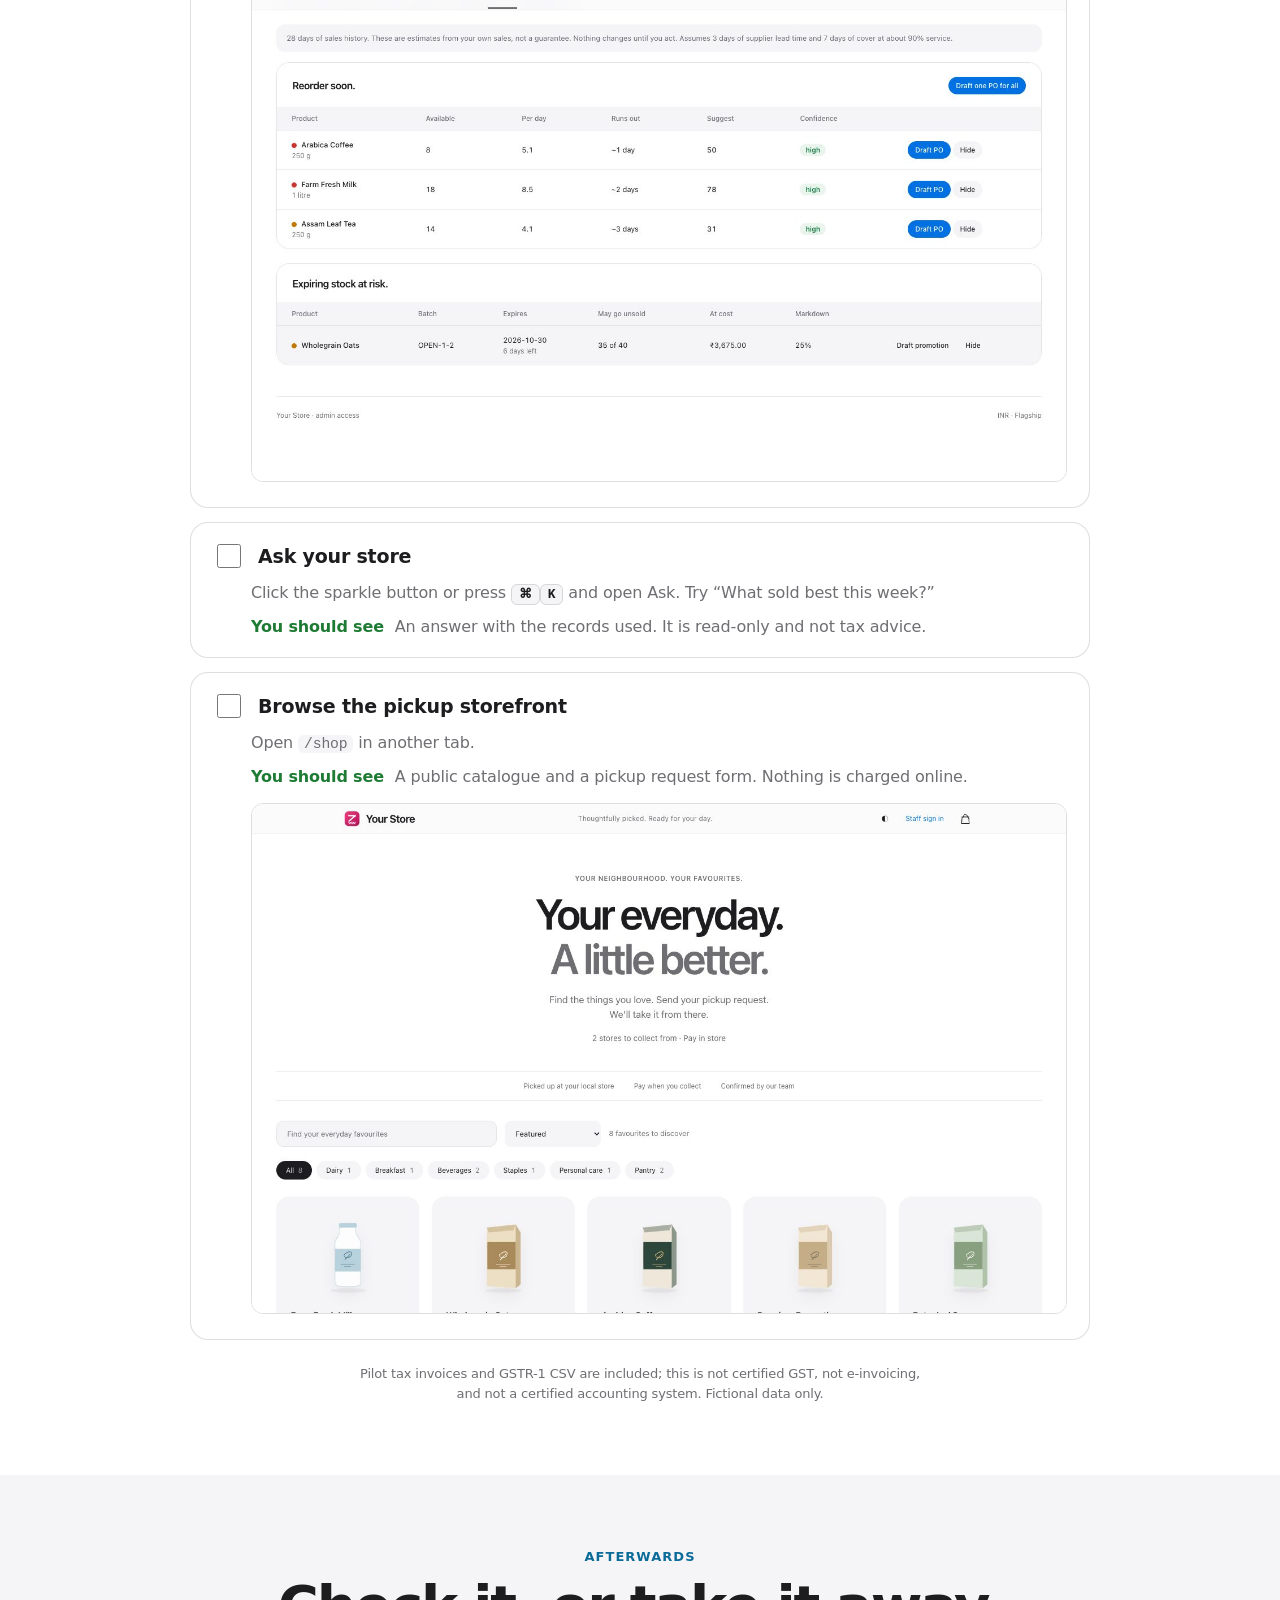
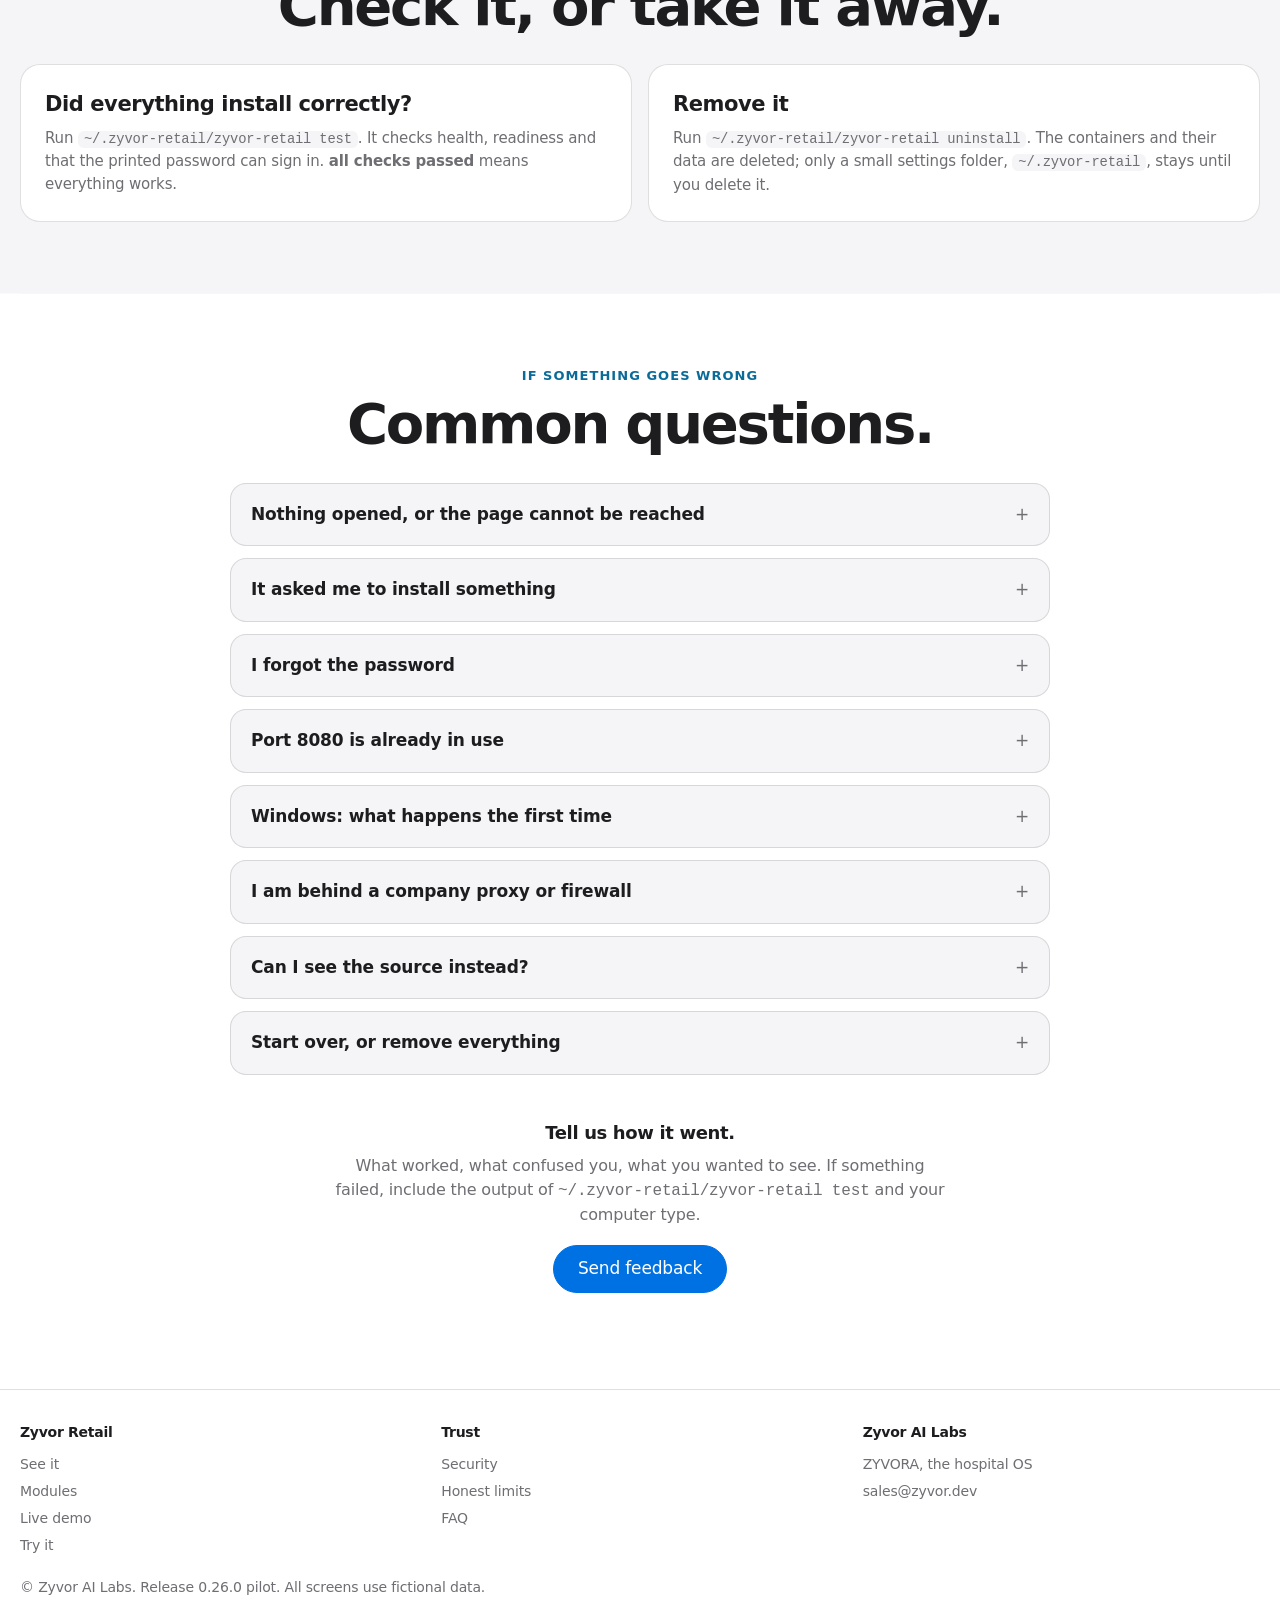
==== commit 19db16c4: "Site: release 0.26.0 — desktop, India GST depth, migration imports. Update GitHub Pages copy and mod" ====
--- a/try/index.html
+++ b/try/index.html
@@ -131,7 +131,7 @@
     <div><h3>Trust</h3><a href="../#security">Security</a><a href="../#honest">Honest limits</a><a href="../#faq">FAQ</a></div>
     <div><h3>Zyvor AI Labs</h3><a href="https://zyvorai.github.io/zyvor-zyvora-site/">ZYVORA, the hospital OS</a><a href="mailto:sales@zyvor.dev">sales@zyvor.dev</a></div>
   </div>
-  <p>&copy; Zyvor AI Labs. Release 0.25.0 pilot. All screens use fictional data.</p>
+  <p>&copy; Zyvor AI Labs. Release 0.26.0 pilot. All screens use fictional data.</p>
 </footer>
 <script src="../site.js"></script>
 <script src="try.js"></script>
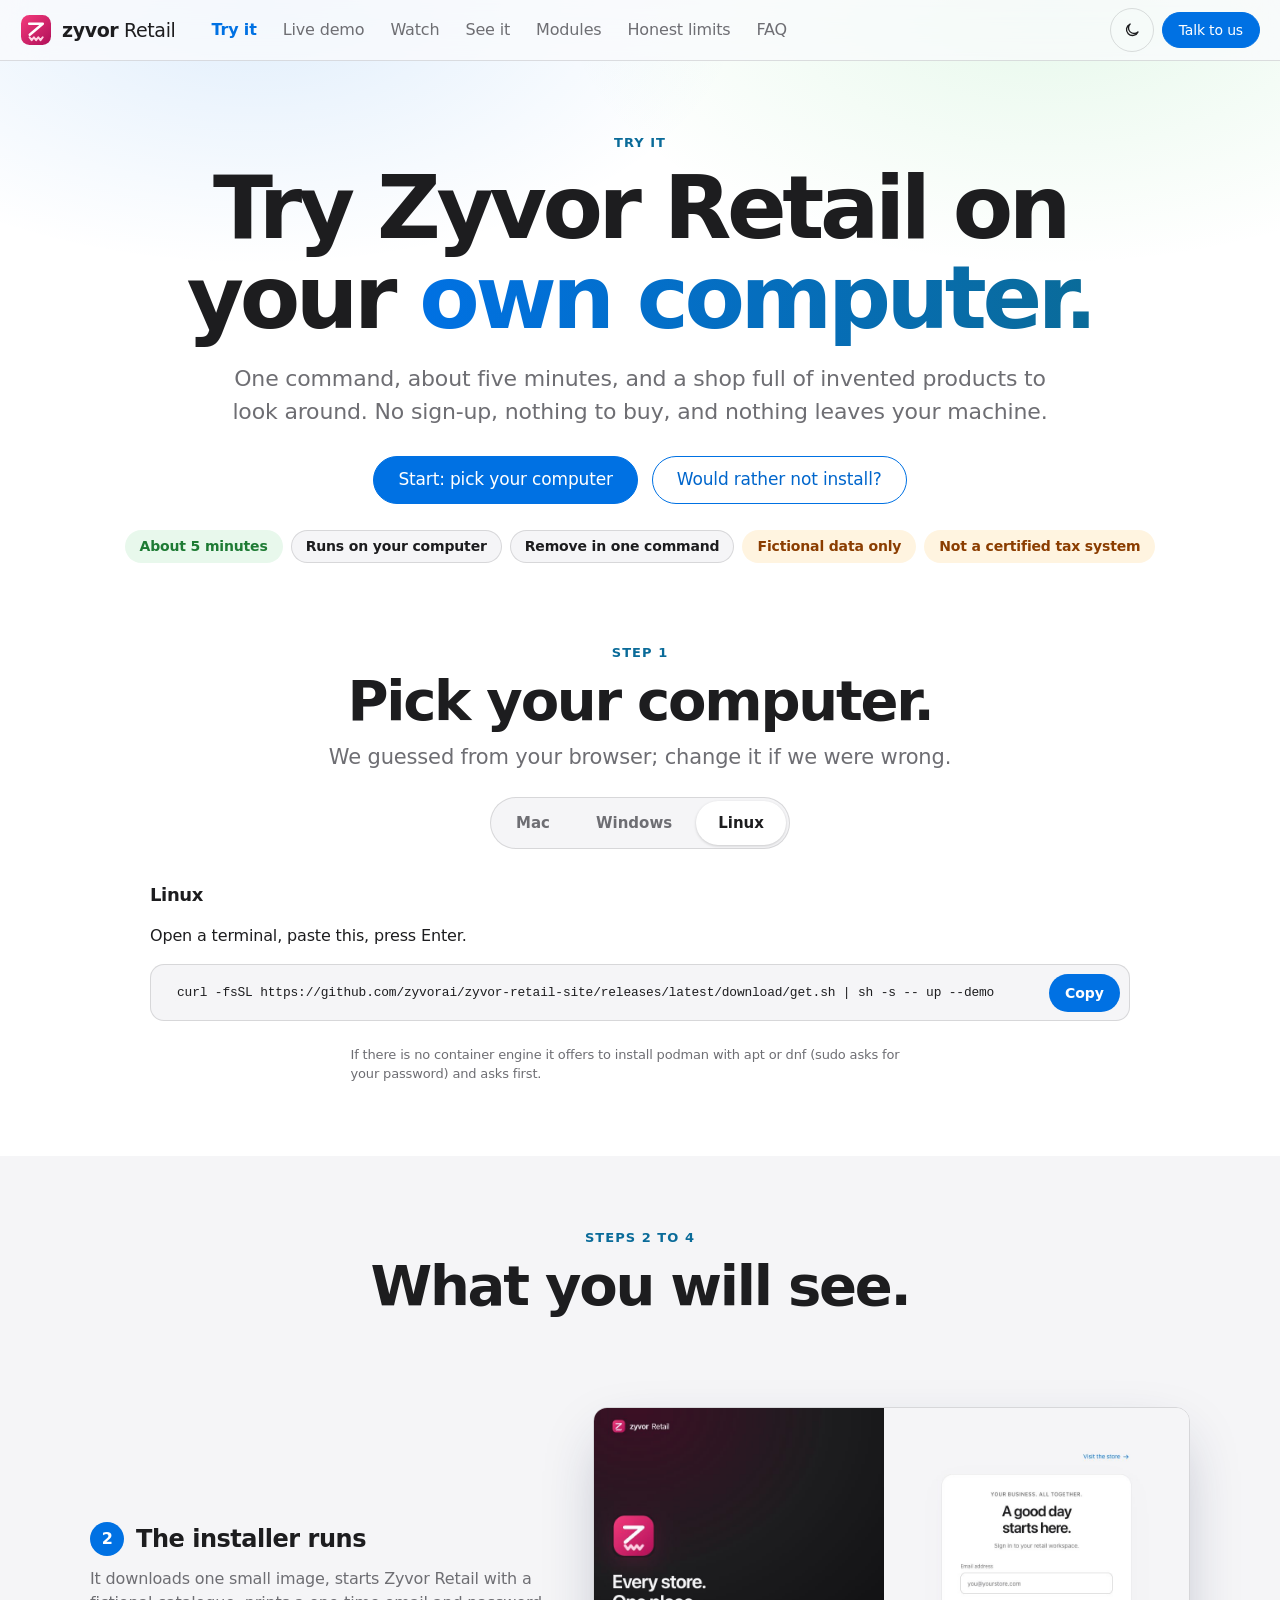
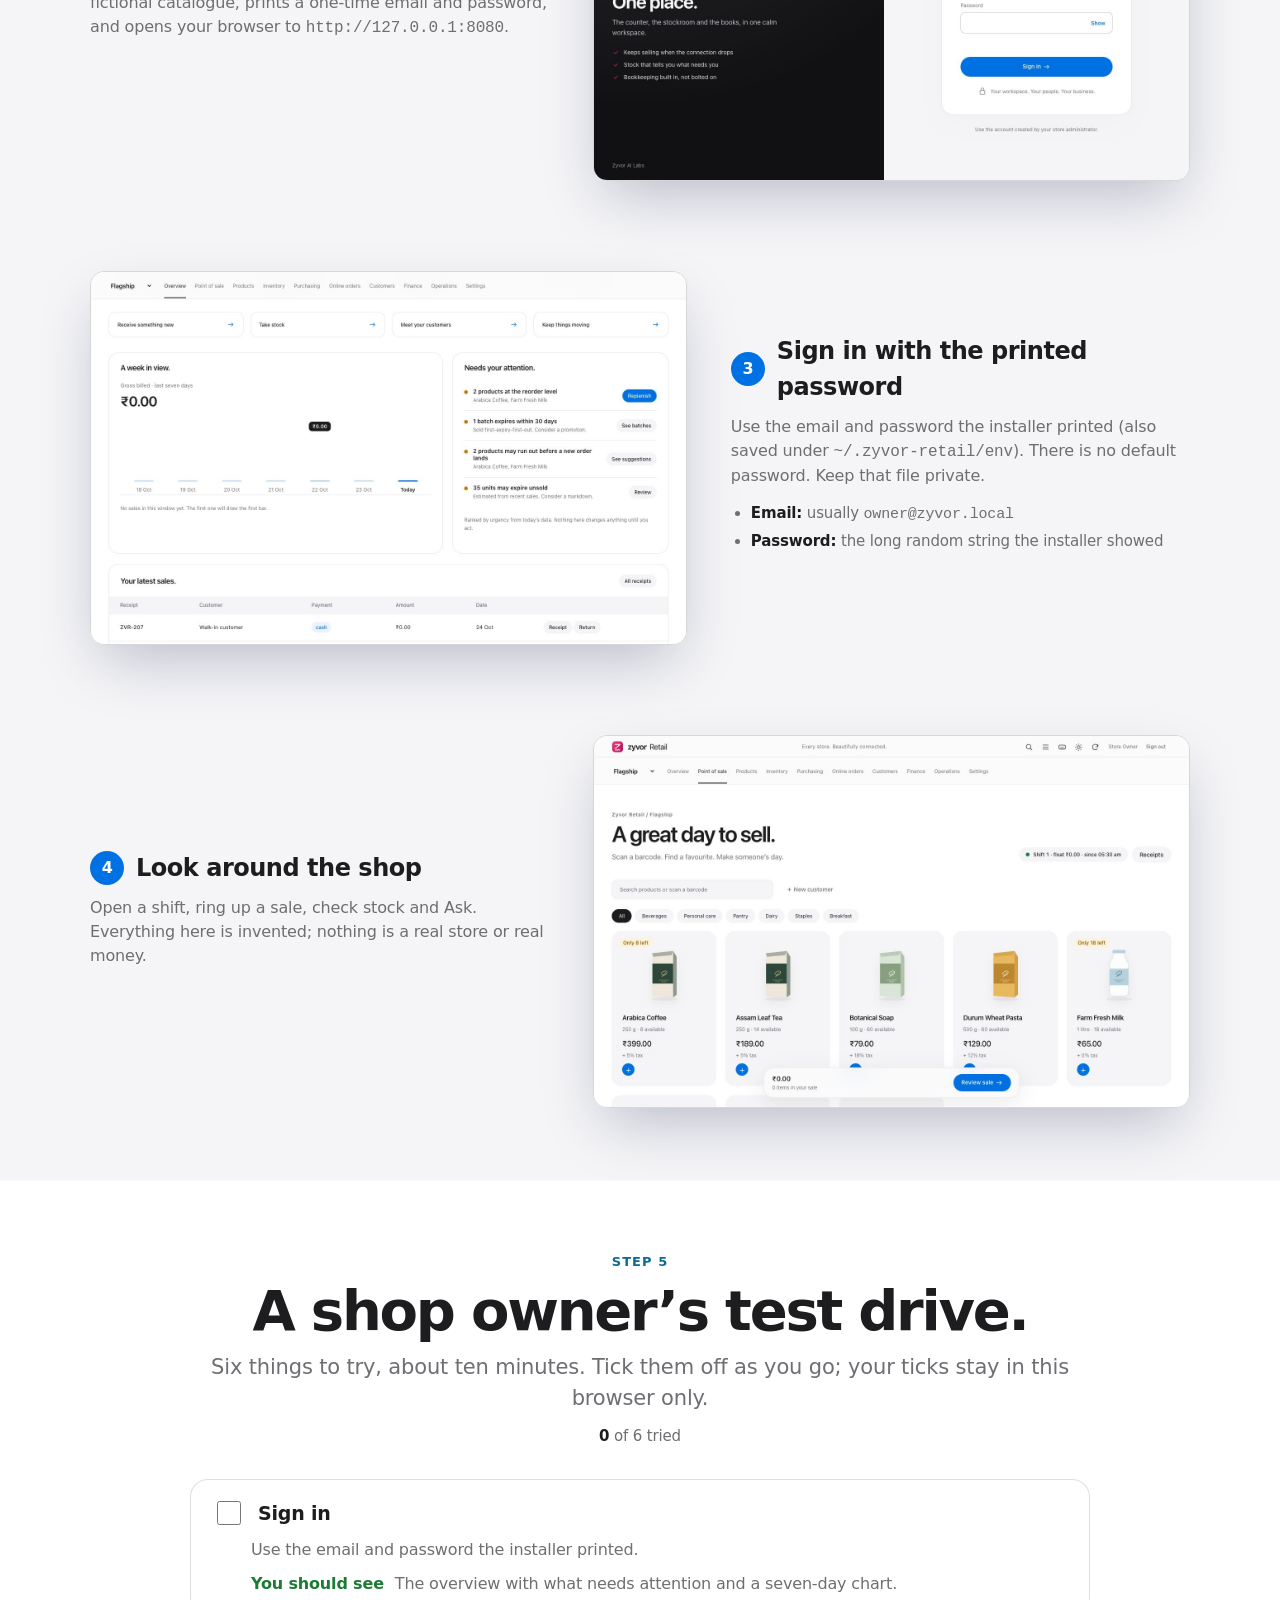
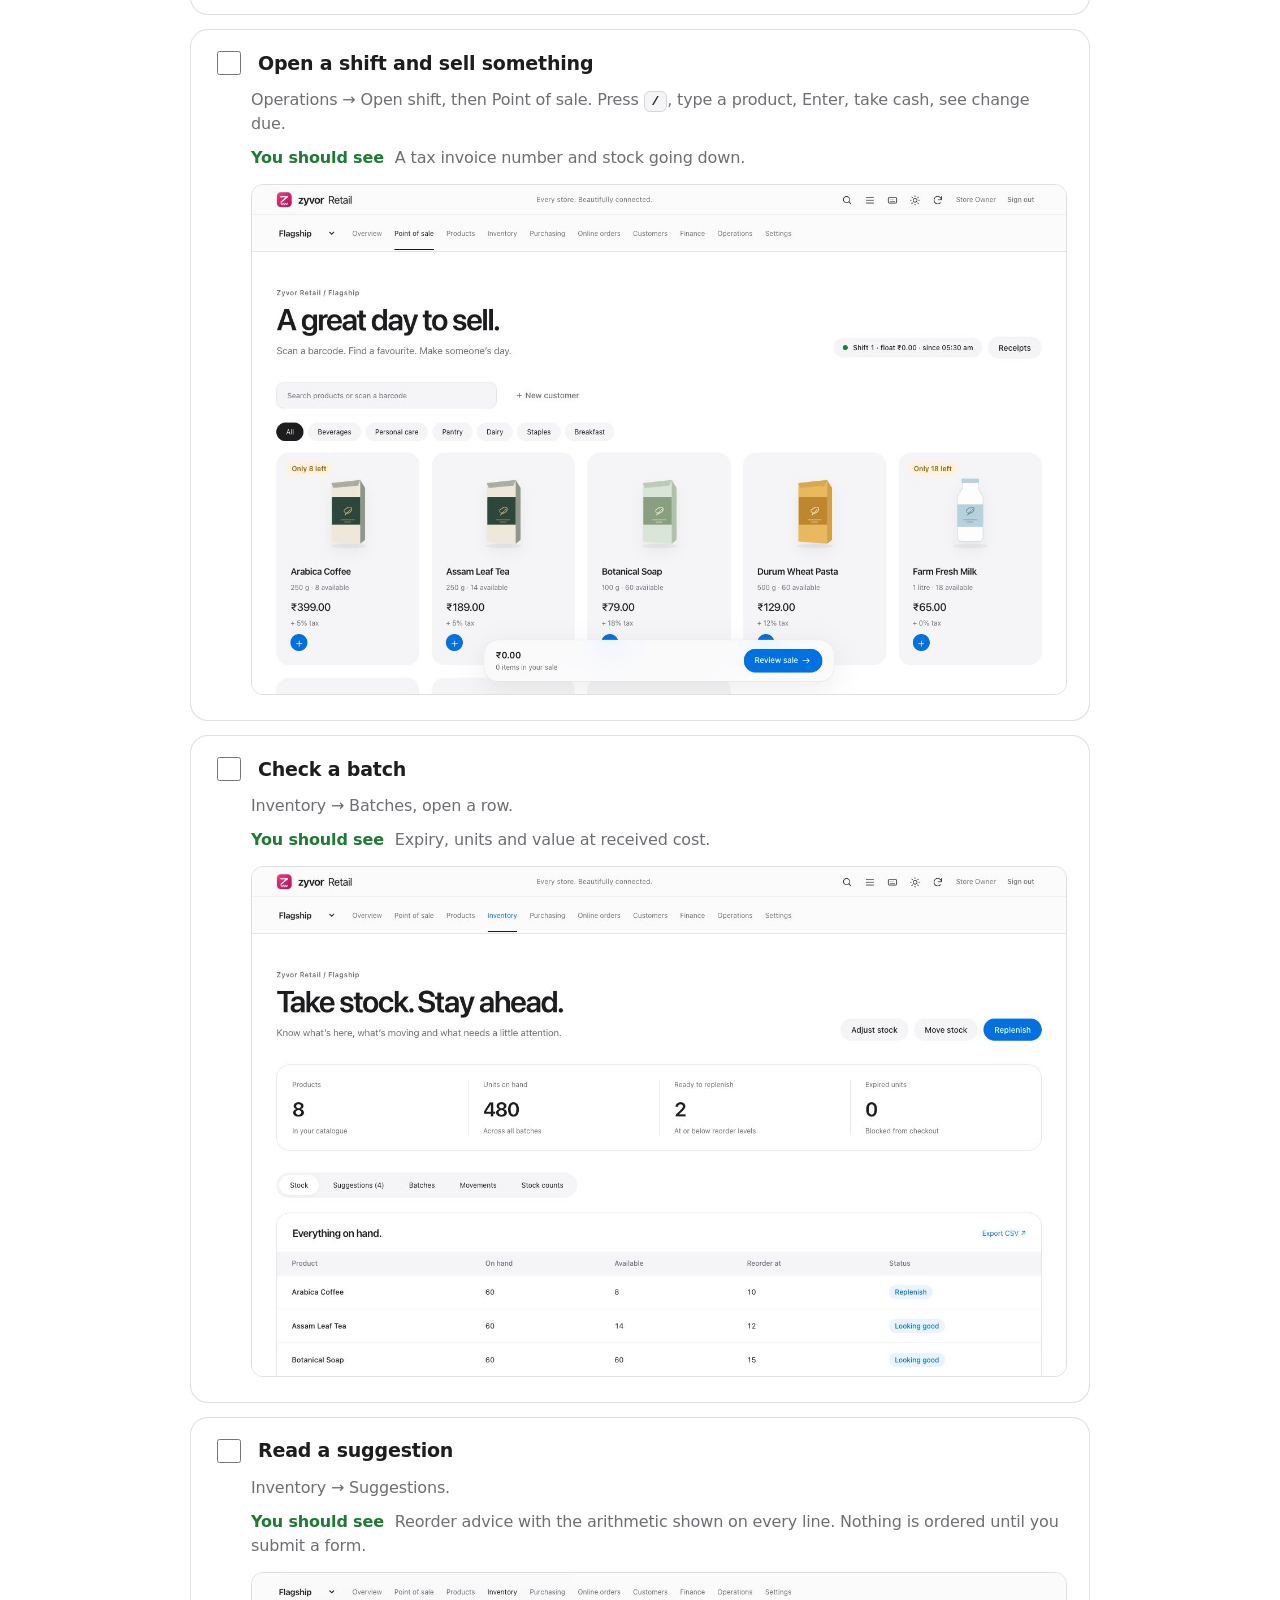
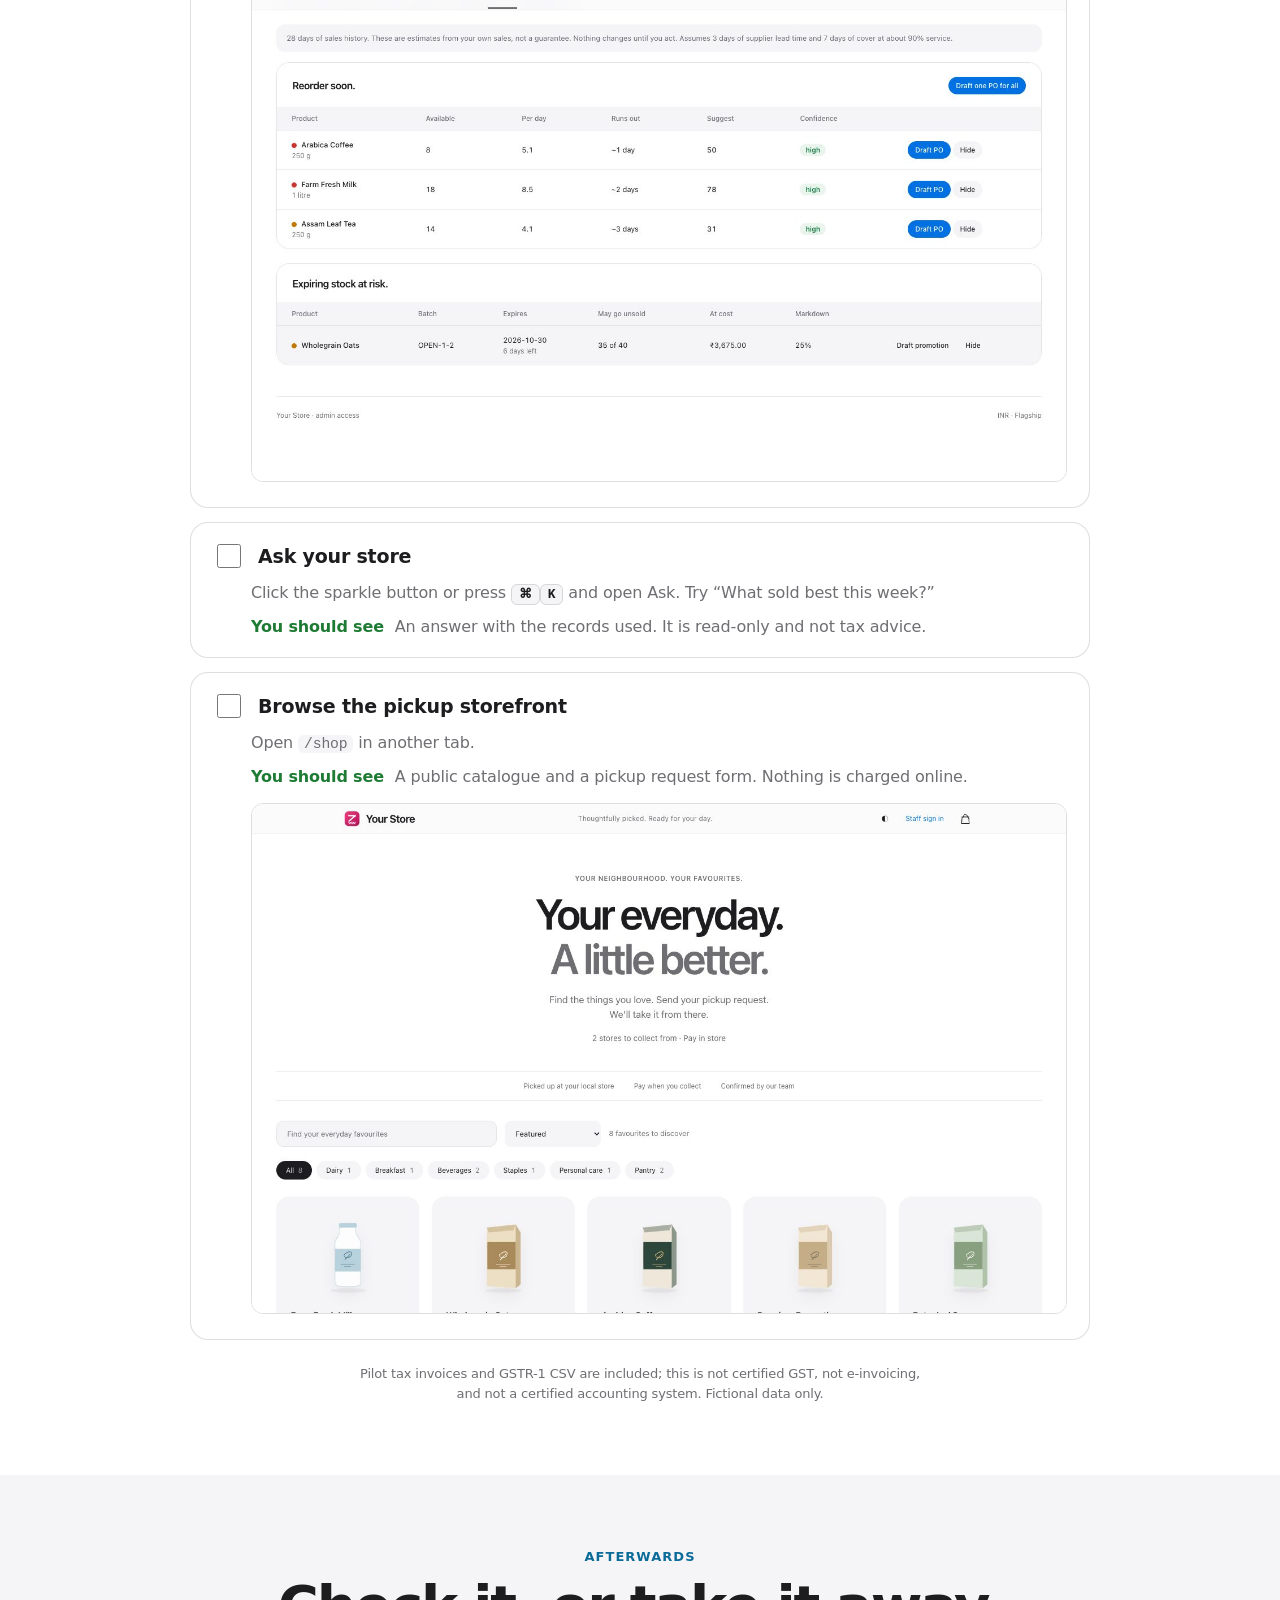
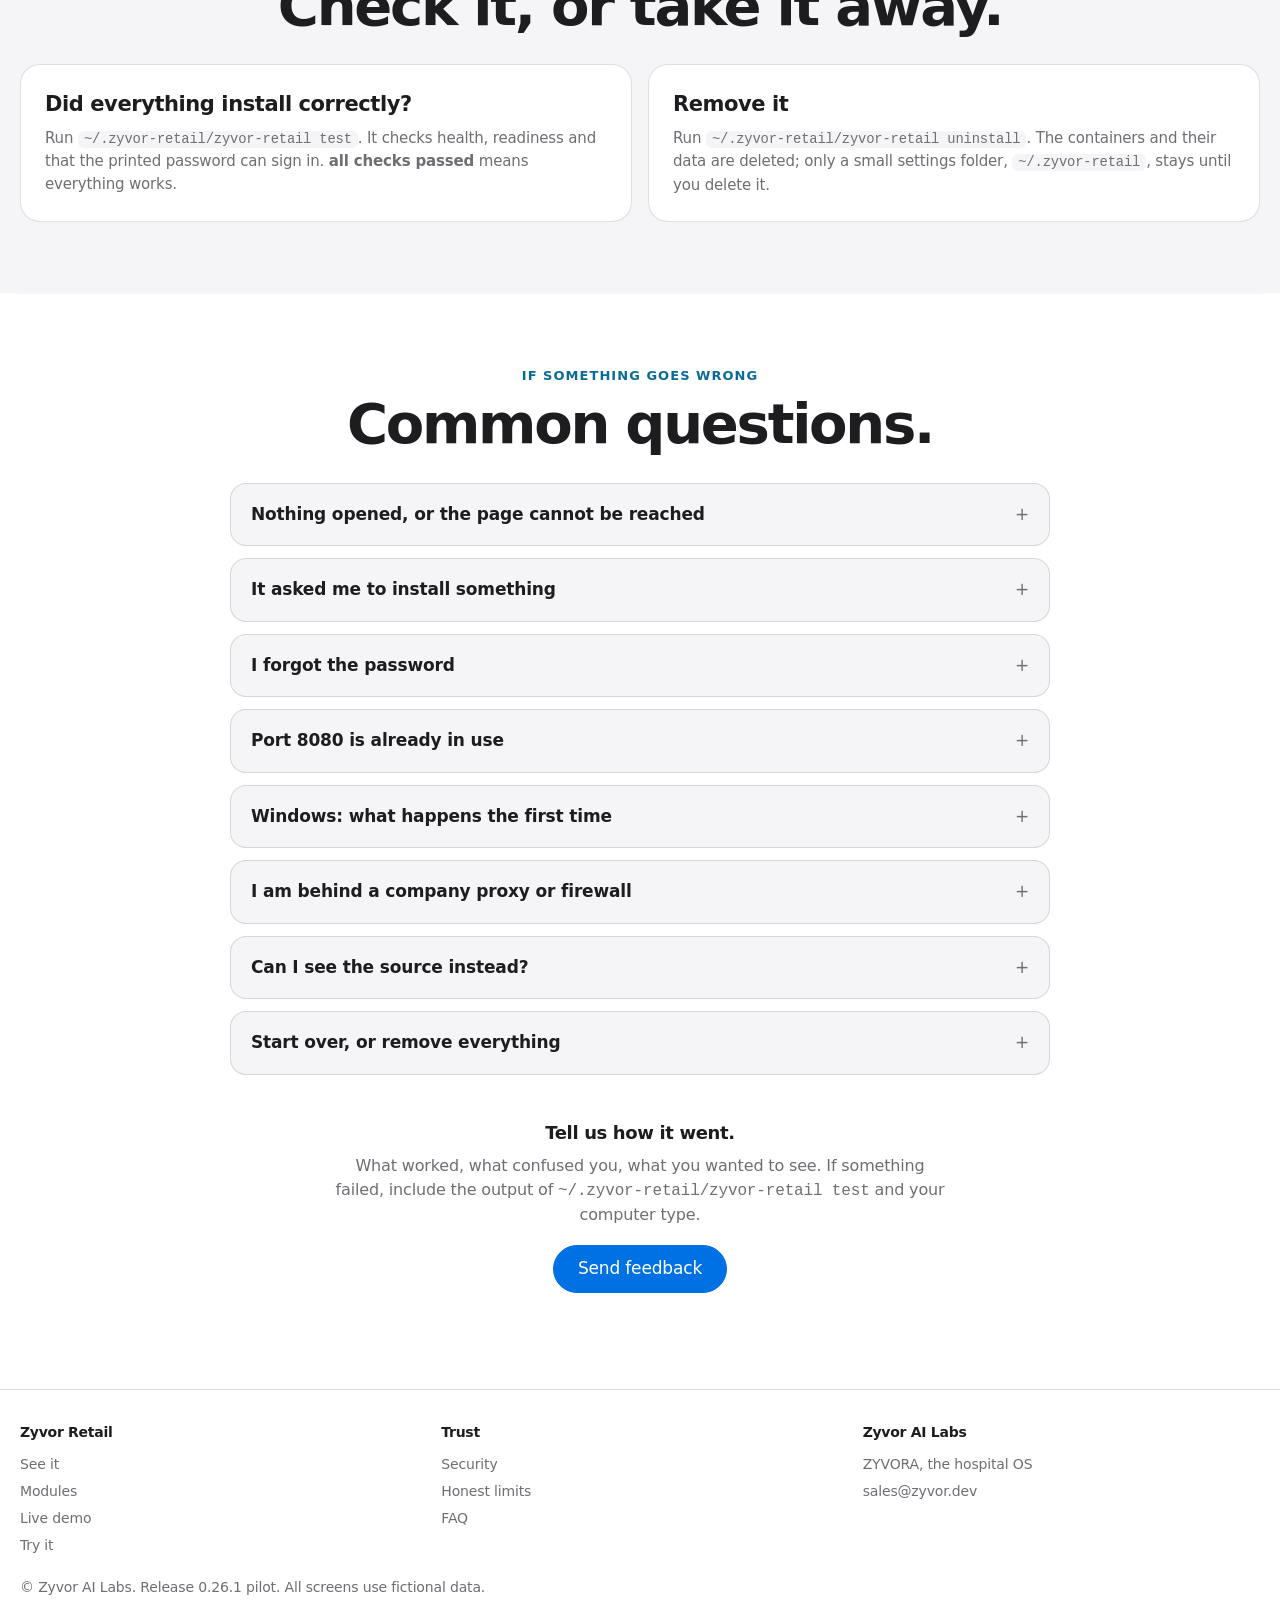
==== commit 447f6deb: "Site: release 0.26.1 — smooth Windows install and clearer trial UX. Refresh install assets, GH Pages" ====
--- a/try/index.html
+++ b/try/index.html
@@ -131,7 +131,7 @@
     <div><h3>Trust</h3><a href="../#security">Security</a><a href="../#honest">Honest limits</a><a href="../#faq">FAQ</a></div>
     <div><h3>Zyvor AI Labs</h3><a href="https://zyvorai.github.io/zyvor-zyvora-site/">ZYVORA, the hospital OS</a><a href="mailto:sales@zyvor.dev">sales@zyvor.dev</a></div>
   </div>
-  <p>&copy; Zyvor AI Labs. Release 0.26.0 pilot. All screens use fictional data.</p>
+  <p>&copy; Zyvor AI Labs. Release 0.26.1 pilot. All screens use fictional data.</p>
 </footer>
 <script src="../site.js"></script>
 <script src="try.js"></script>
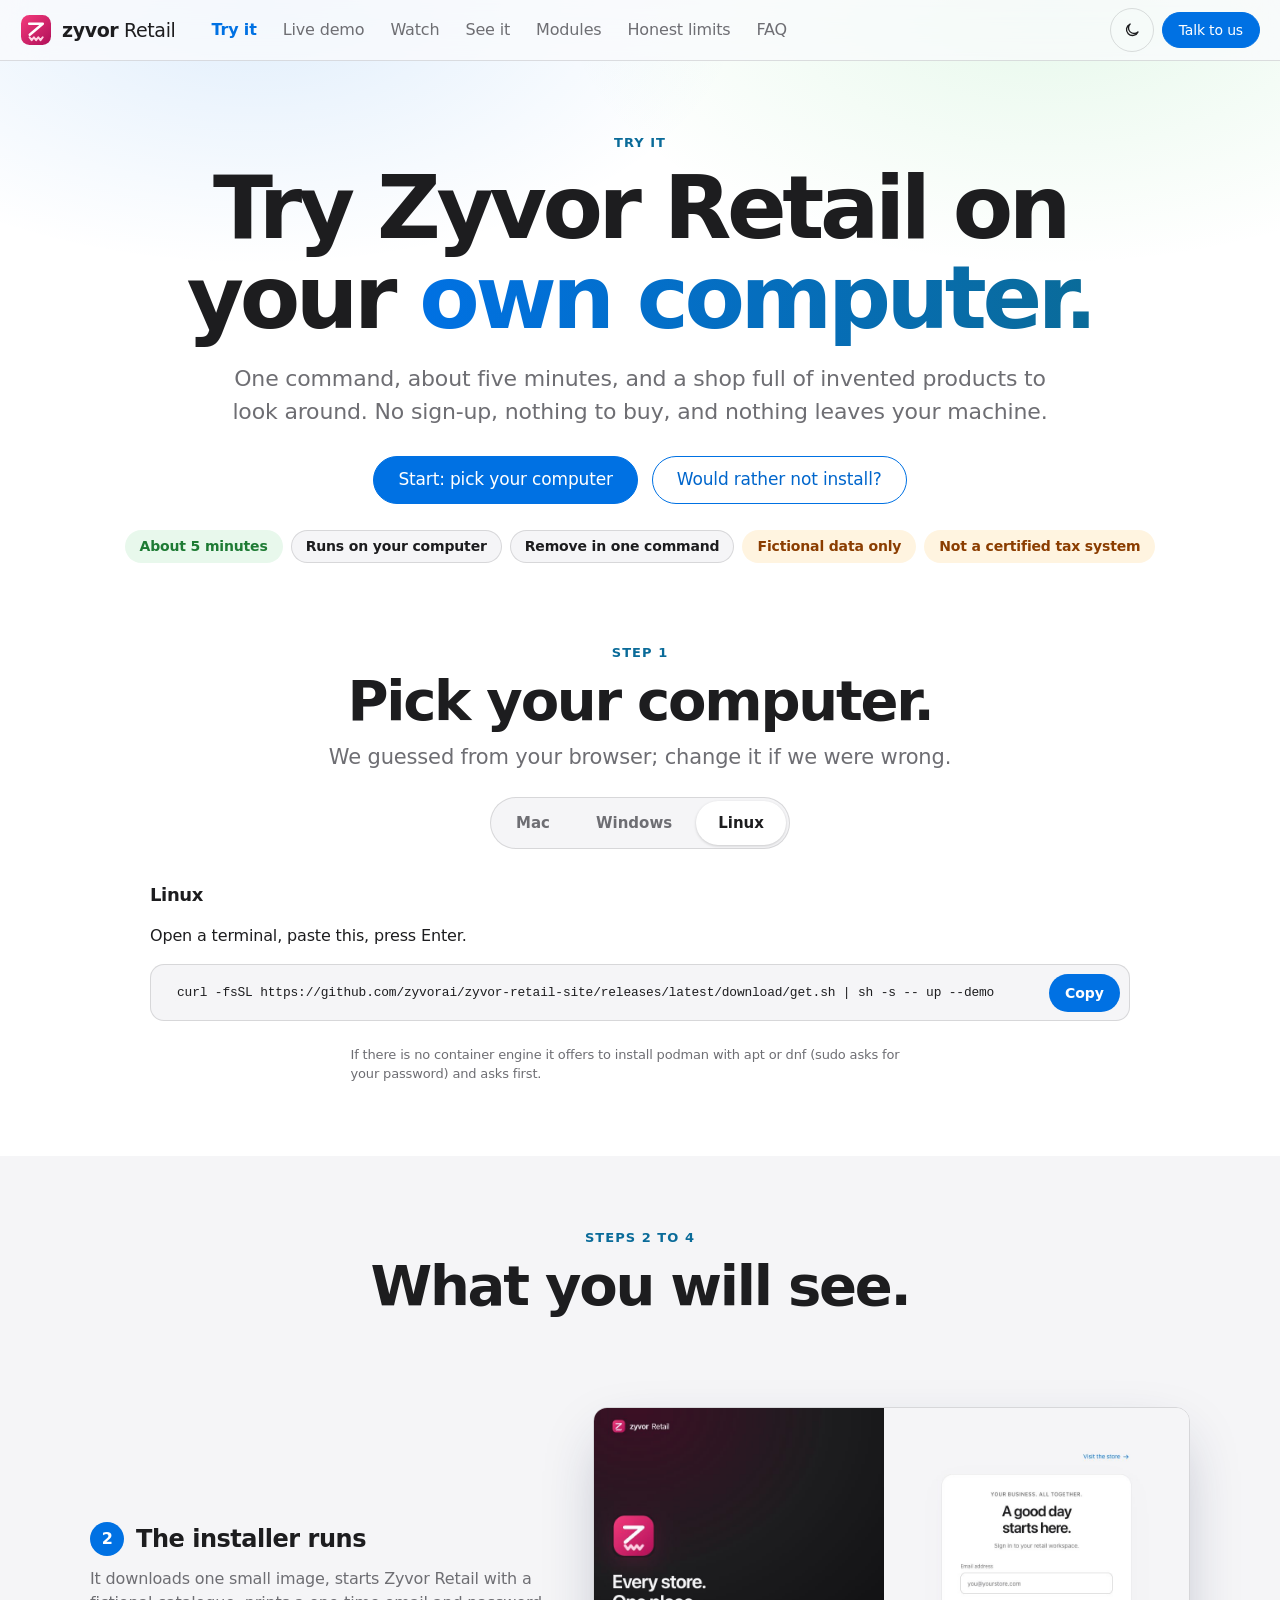
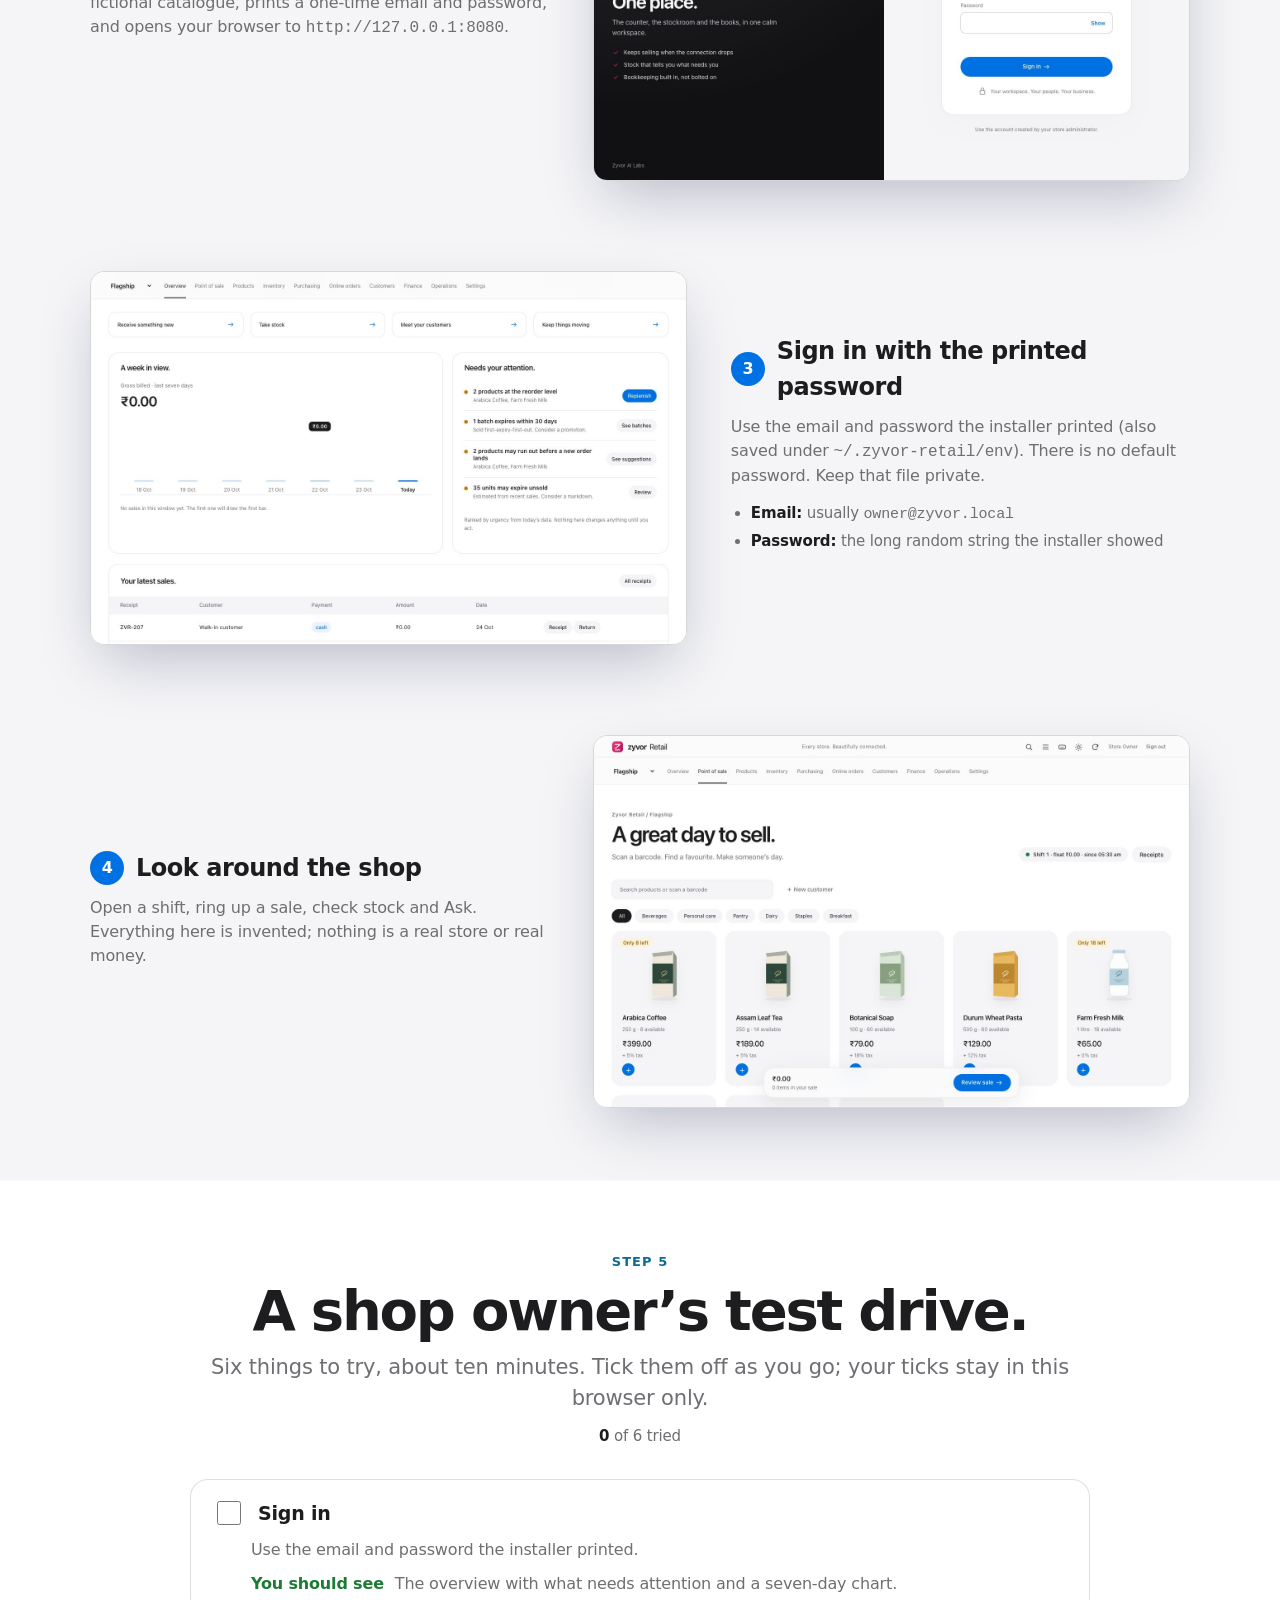
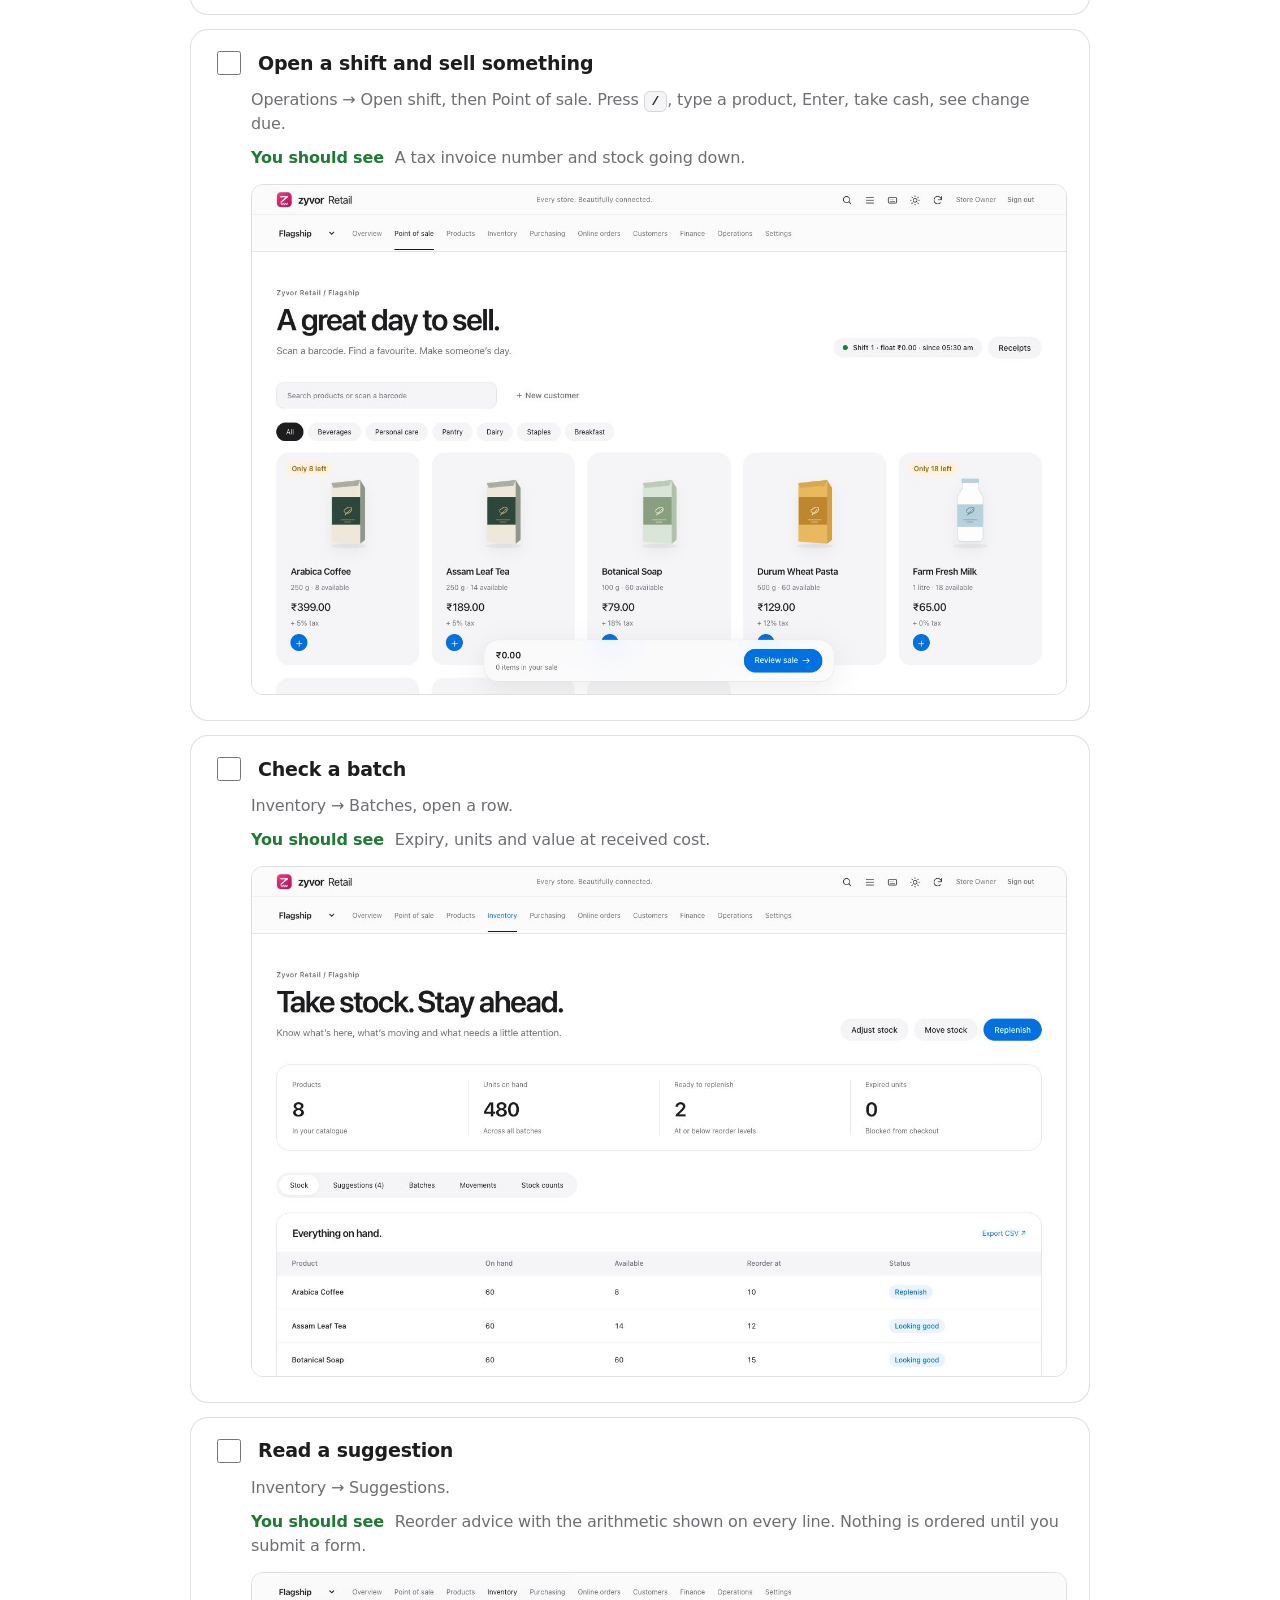
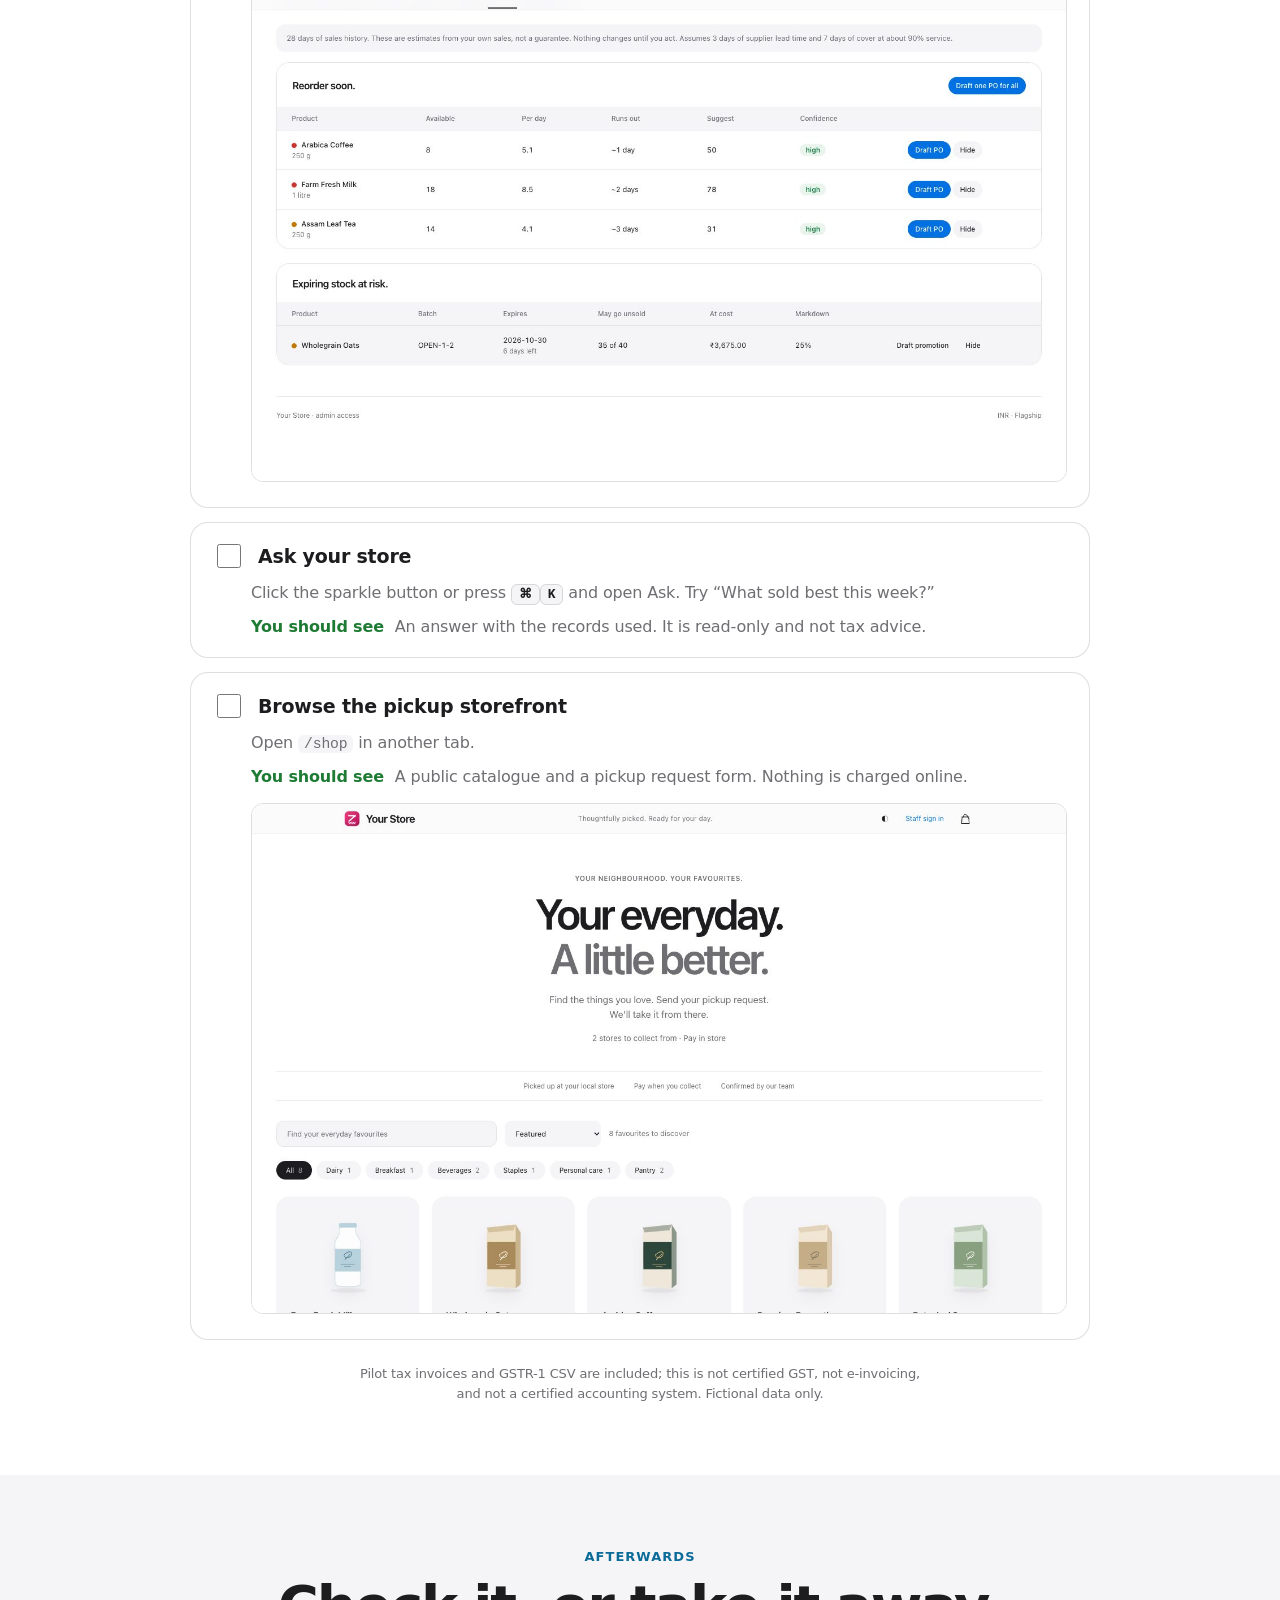
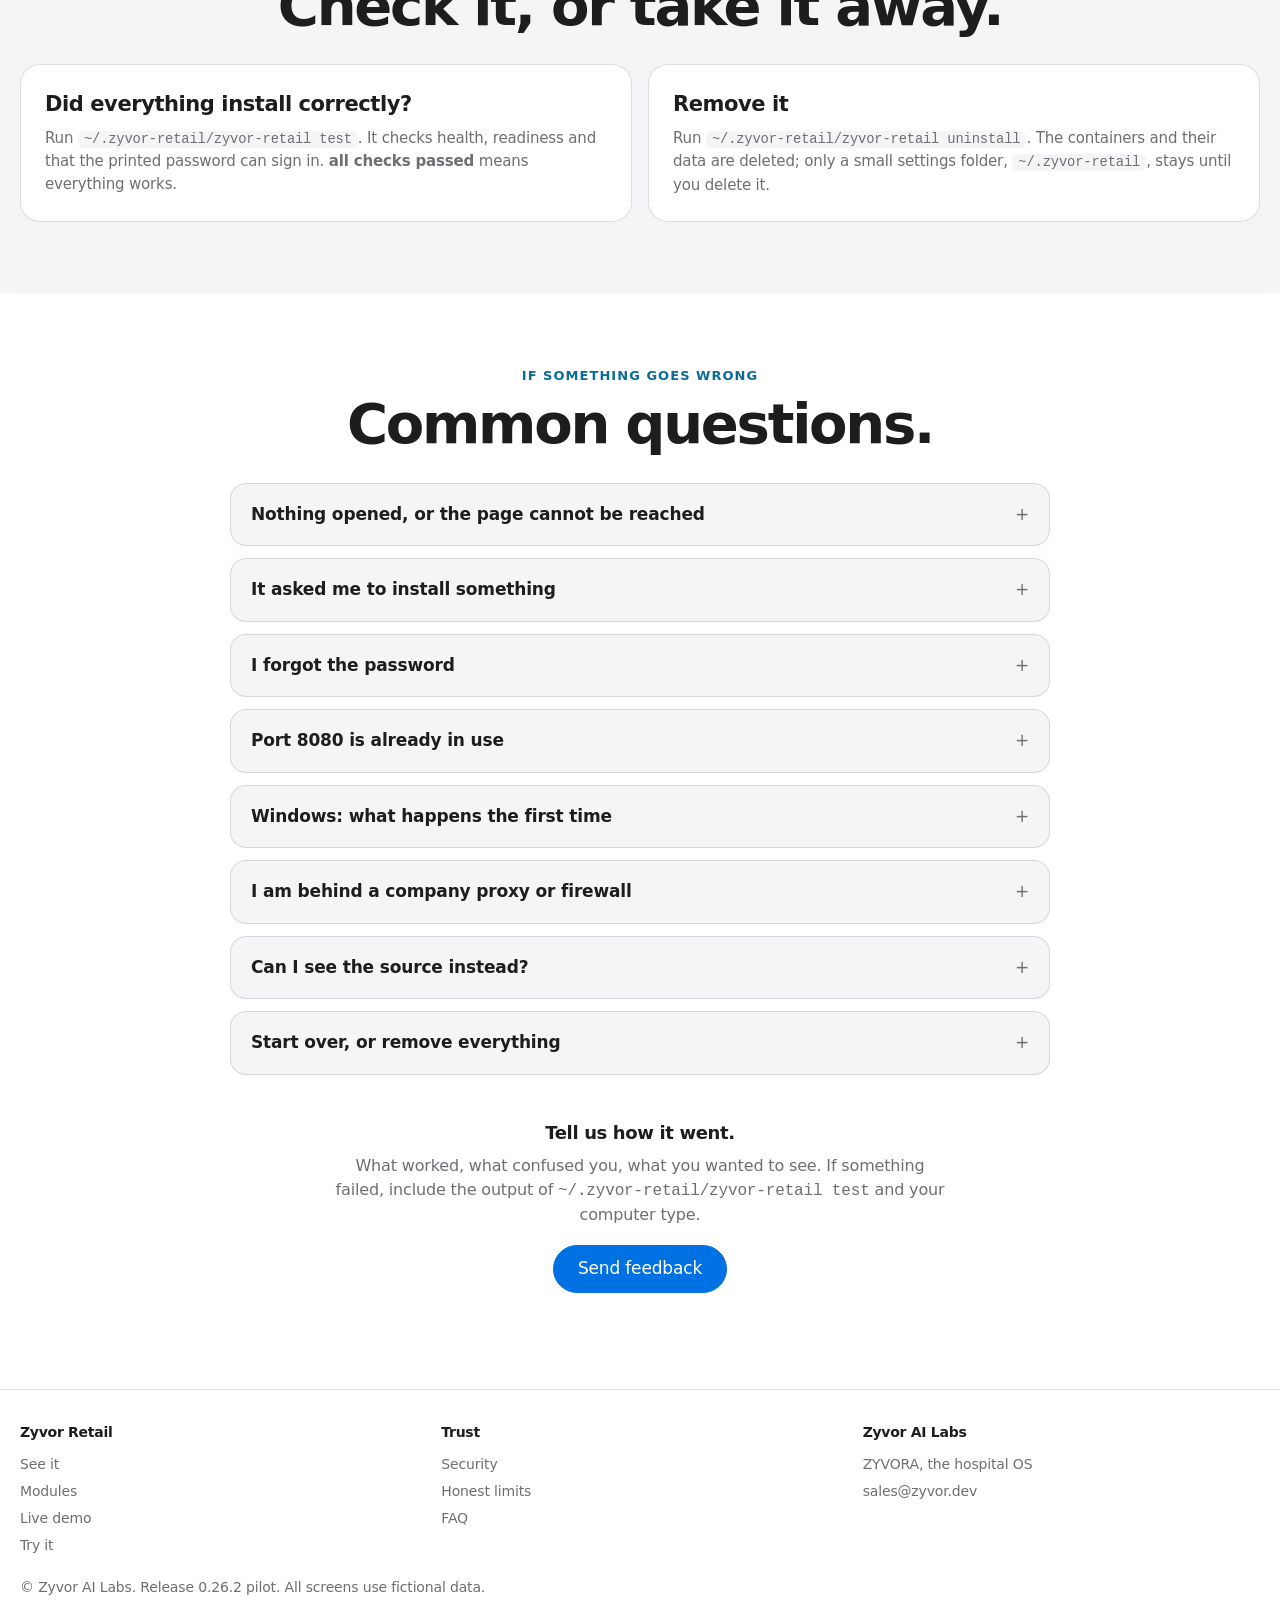
==== commit 0658b077: "Install assets and site copy for 0.26.2. Timezone-safe Windows desktop trial notes; checksummed get " ====
--- a/try/index.html
+++ b/try/index.html
@@ -131,7 +131,7 @@
     <div><h3>Trust</h3><a href="../#security">Security</a><a href="../#honest">Honest limits</a><a href="../#faq">FAQ</a></div>
     <div><h3>Zyvor AI Labs</h3><a href="https://zyvorai.github.io/zyvor-zyvora-site/">ZYVORA, the hospital OS</a><a href="mailto:sales@zyvor.dev">sales@zyvor.dev</a></div>
   </div>
-  <p>&copy; Zyvor AI Labs. Release 0.26.1 pilot. All screens use fictional data.</p>
+  <p>&copy; Zyvor AI Labs. Release 0.26.2 pilot. All screens use fictional data.</p>
 </footer>
 <script src="../site.js"></script>
 <script src="try.js"></script>
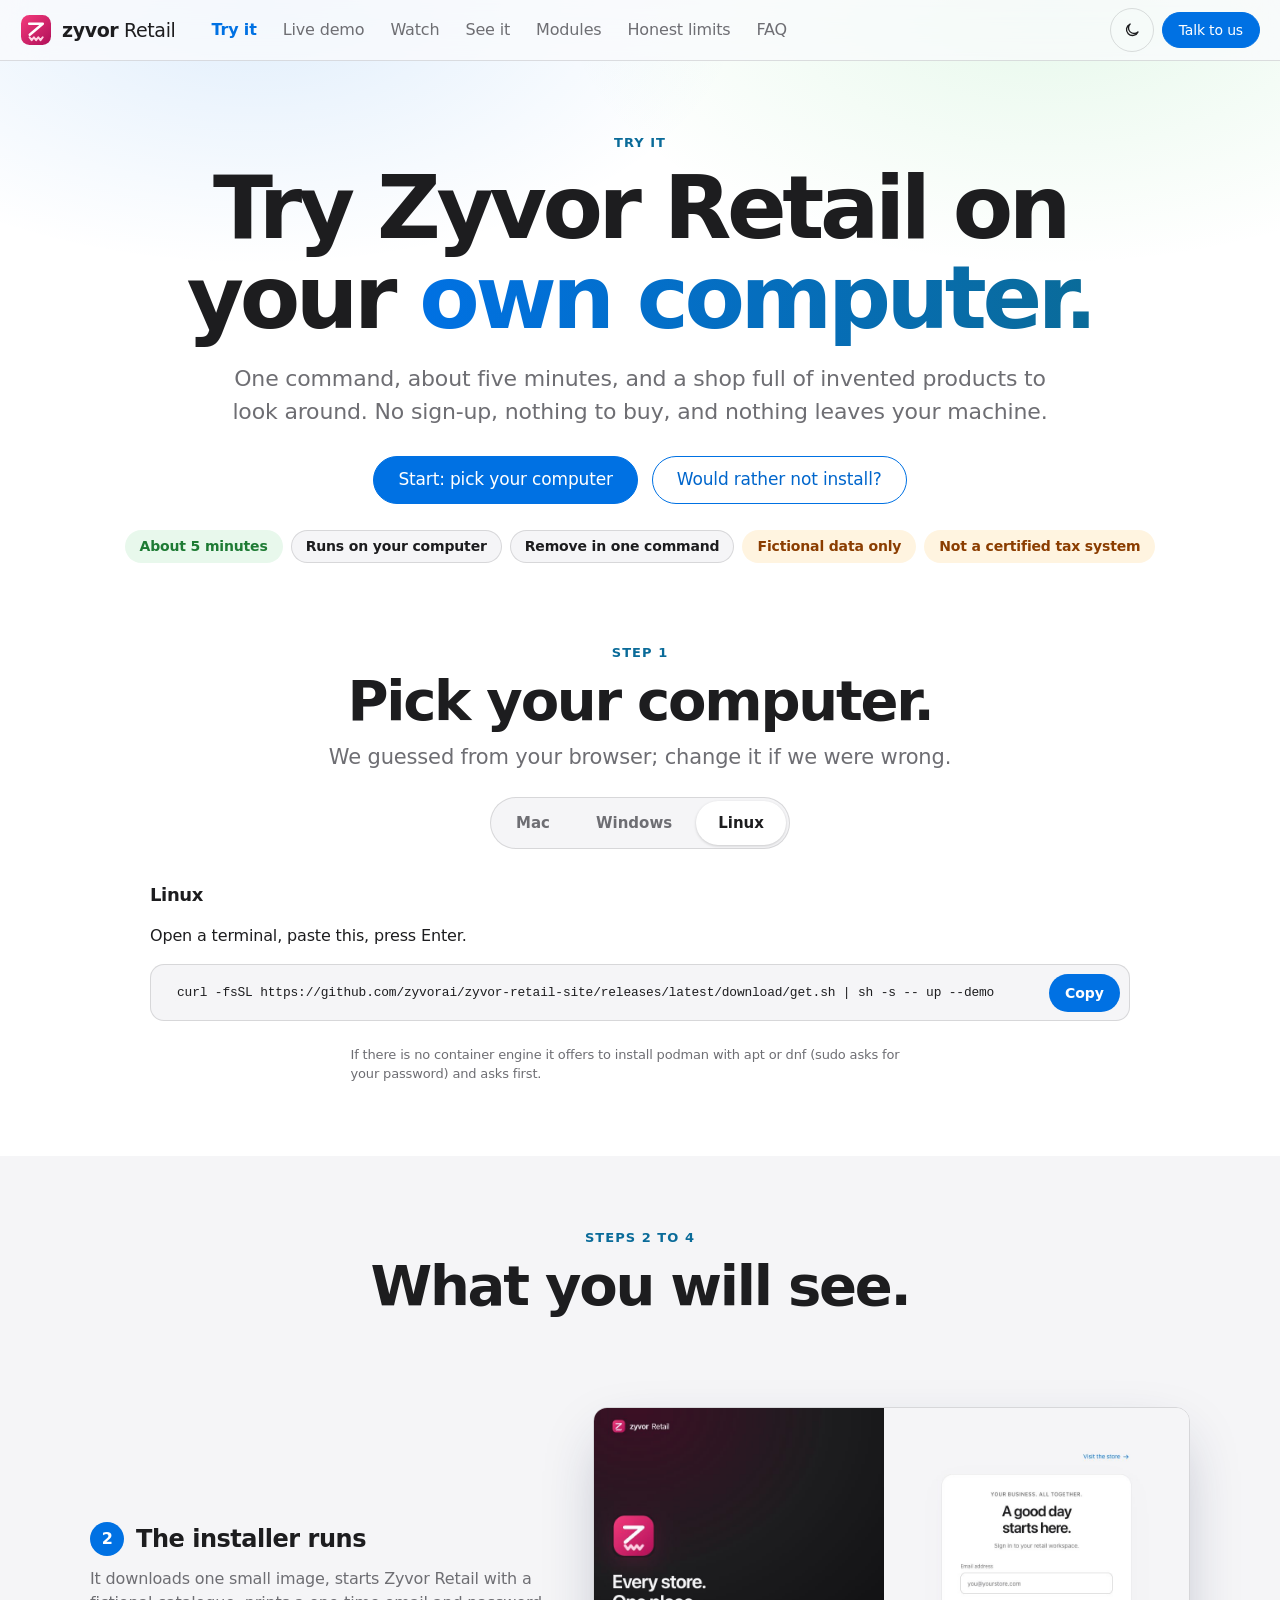
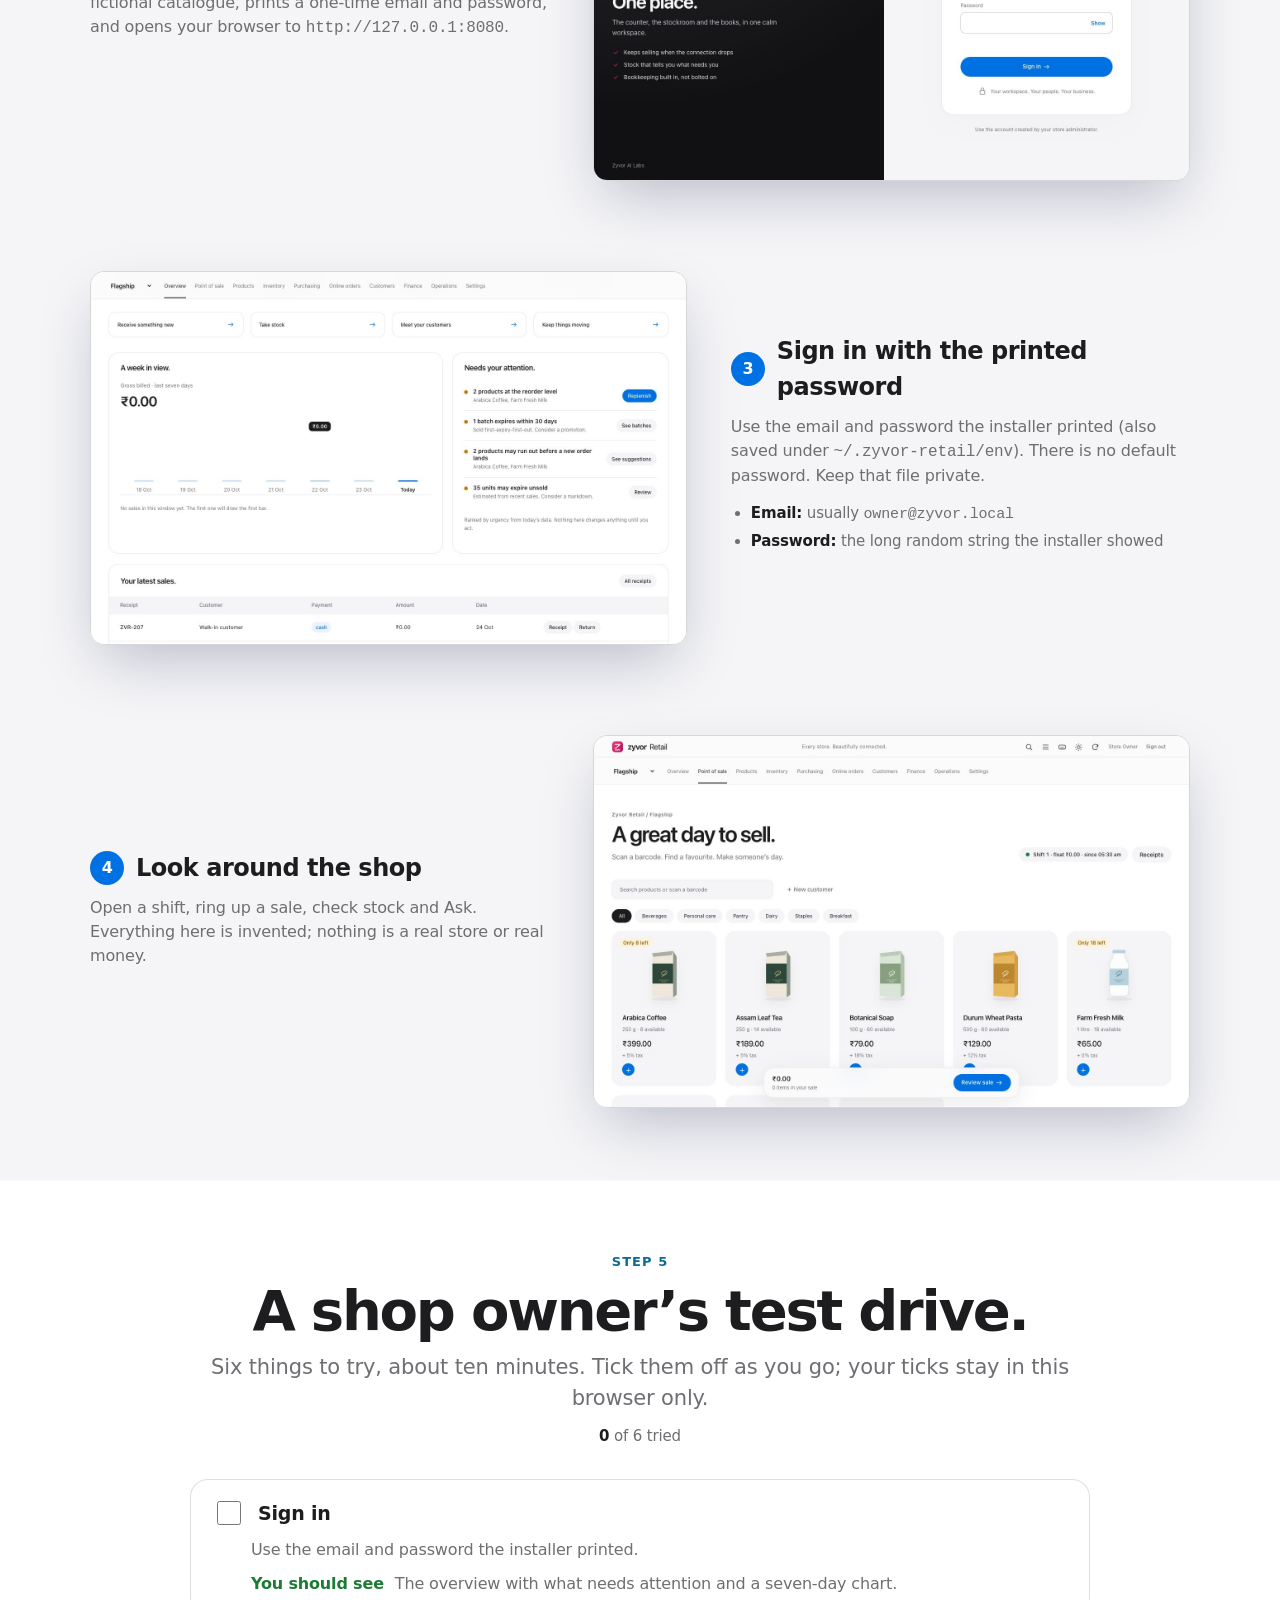
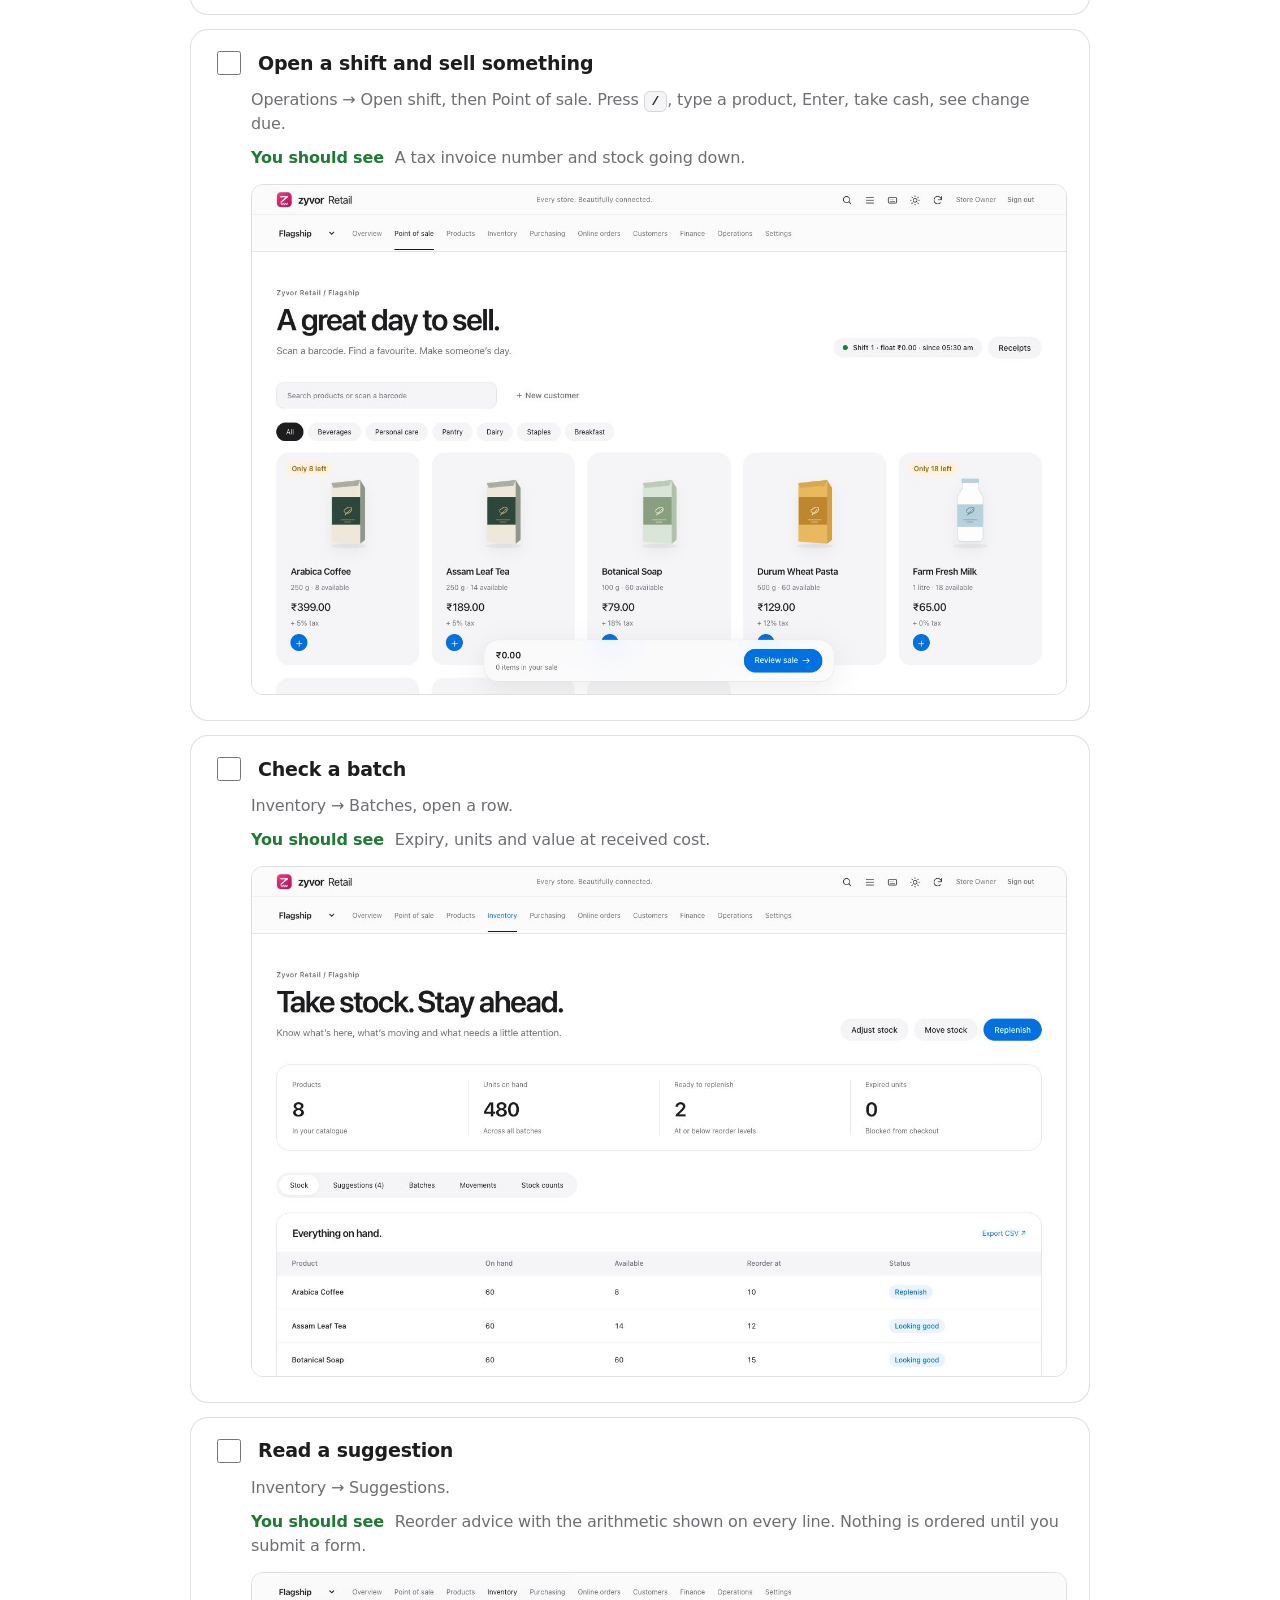
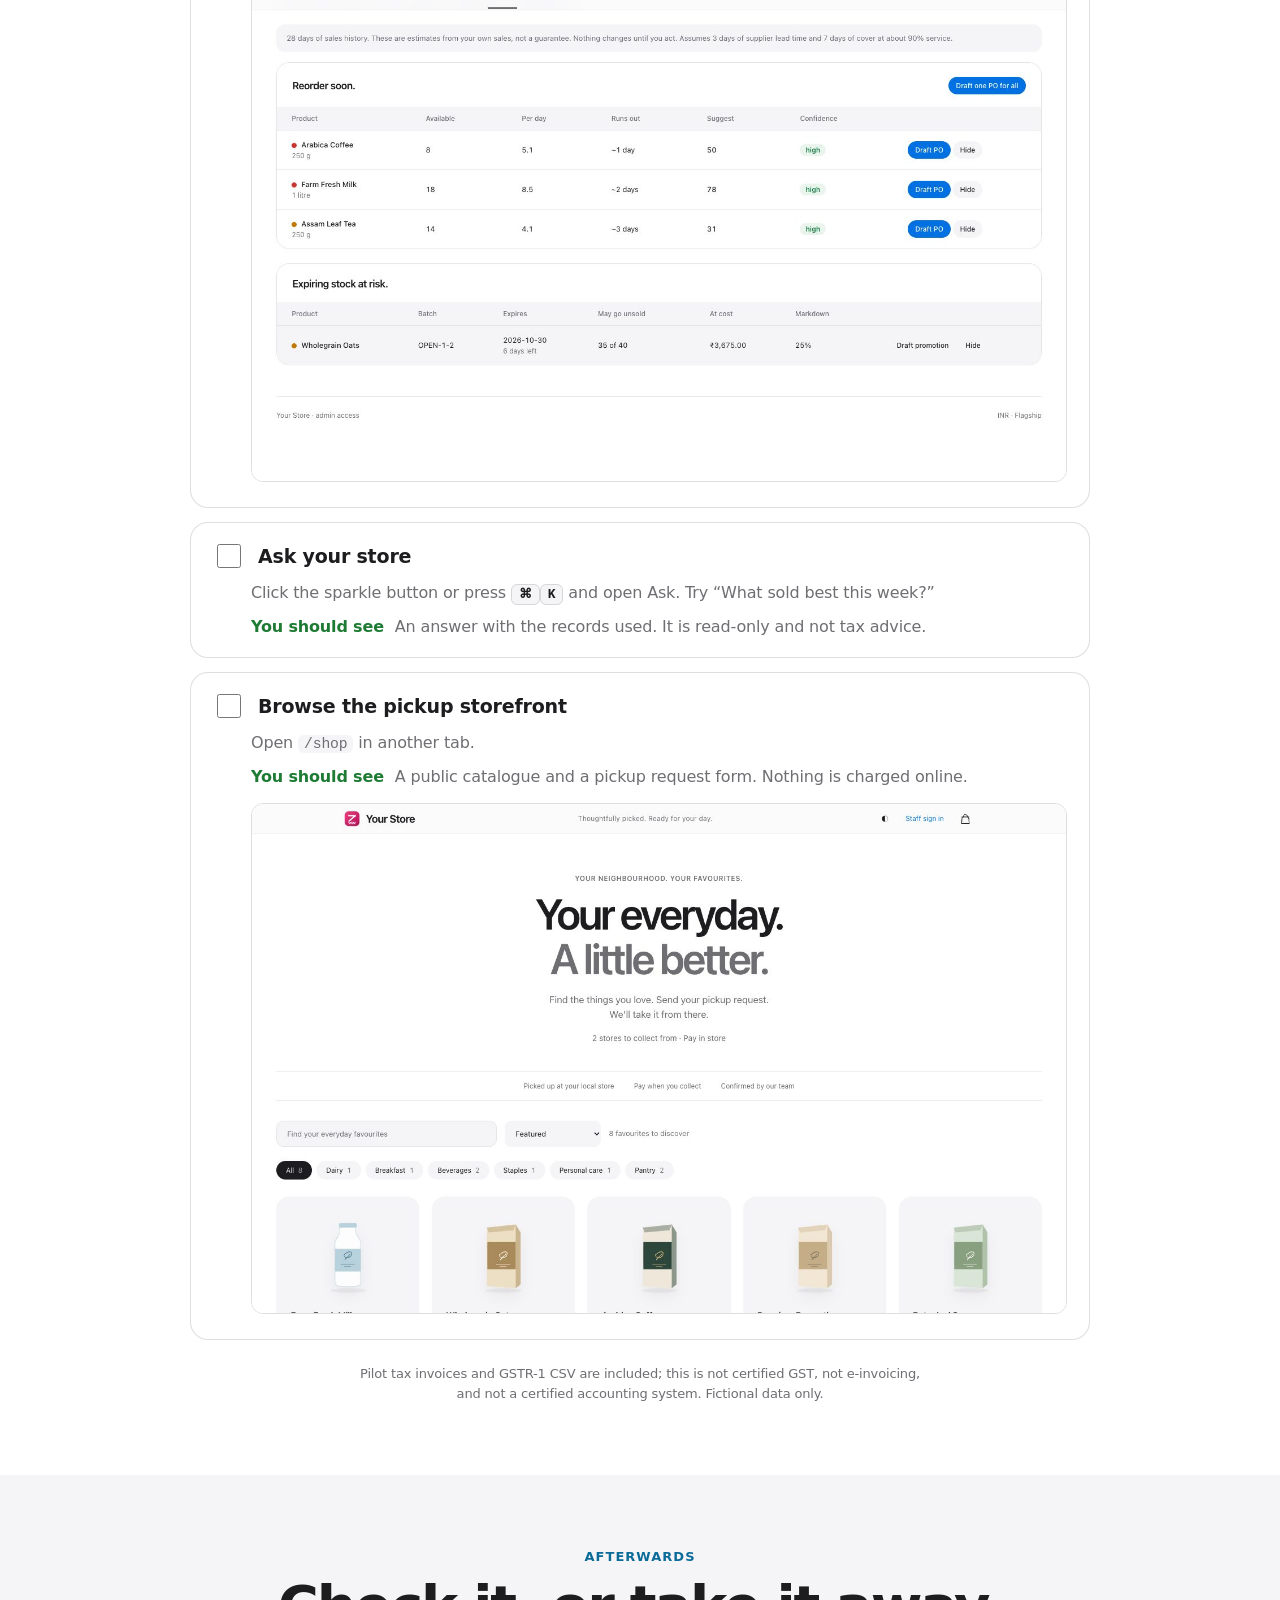
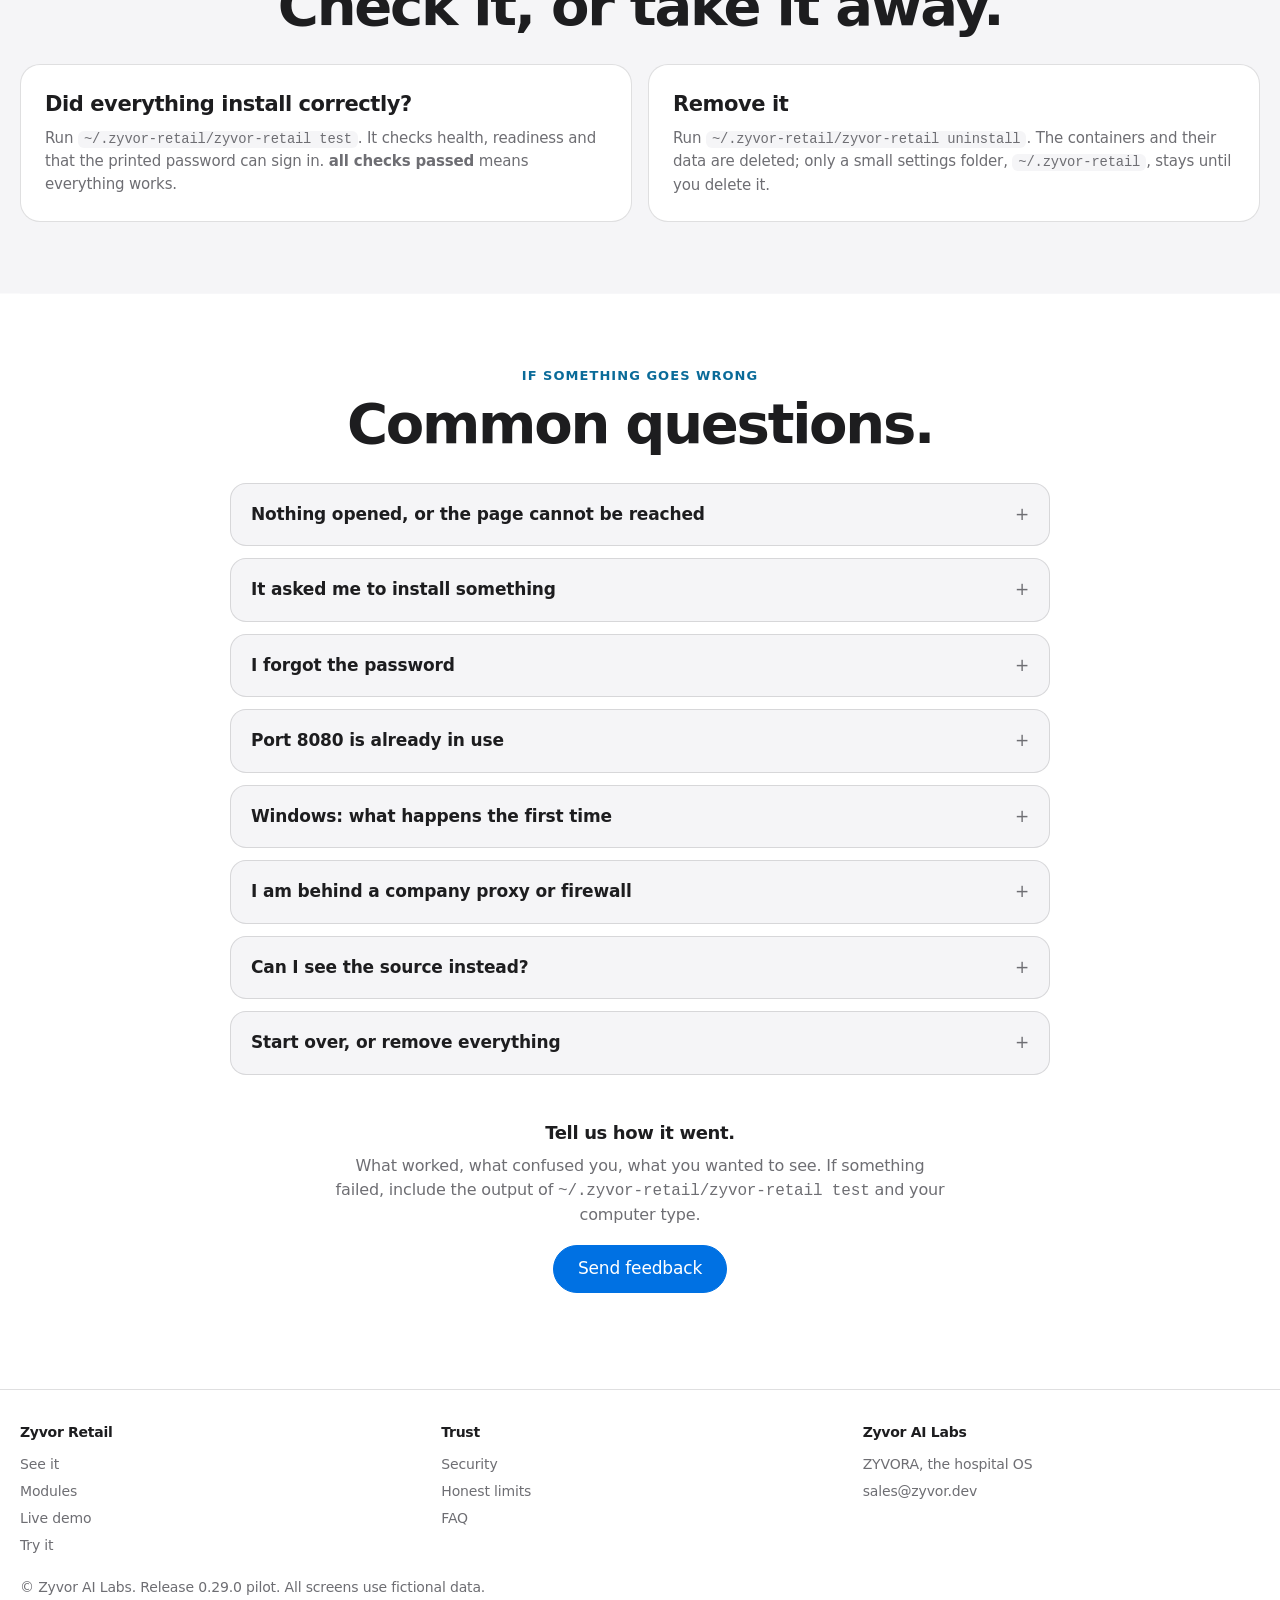
==== commit 4e41969c: "Site and trial assets for Zyvor Retail 0.29.0. Refresh GH Pages copy for packs, hospitality and IN/E" ====
--- a/try/index.html
+++ b/try/index.html
@@ -131,7 +131,7 @@
     <div><h3>Trust</h3><a href="../#security">Security</a><a href="../#honest">Honest limits</a><a href="../#faq">FAQ</a></div>
     <div><h3>Zyvor AI Labs</h3><a href="https://zyvorai.github.io/zyvor-zyvora-site/">ZYVORA, the hospital OS</a><a href="mailto:sales@zyvor.dev">sales@zyvor.dev</a></div>
   </div>
-  <p>&copy; Zyvor AI Labs. Release 0.26.2 pilot. All screens use fictional data.</p>
+  <p>&copy; Zyvor AI Labs. Release 0.29.0 pilot. All screens use fictional data.</p>
 </footer>
 <script src="../site.js"></script>
 <script src="try.js"></script>
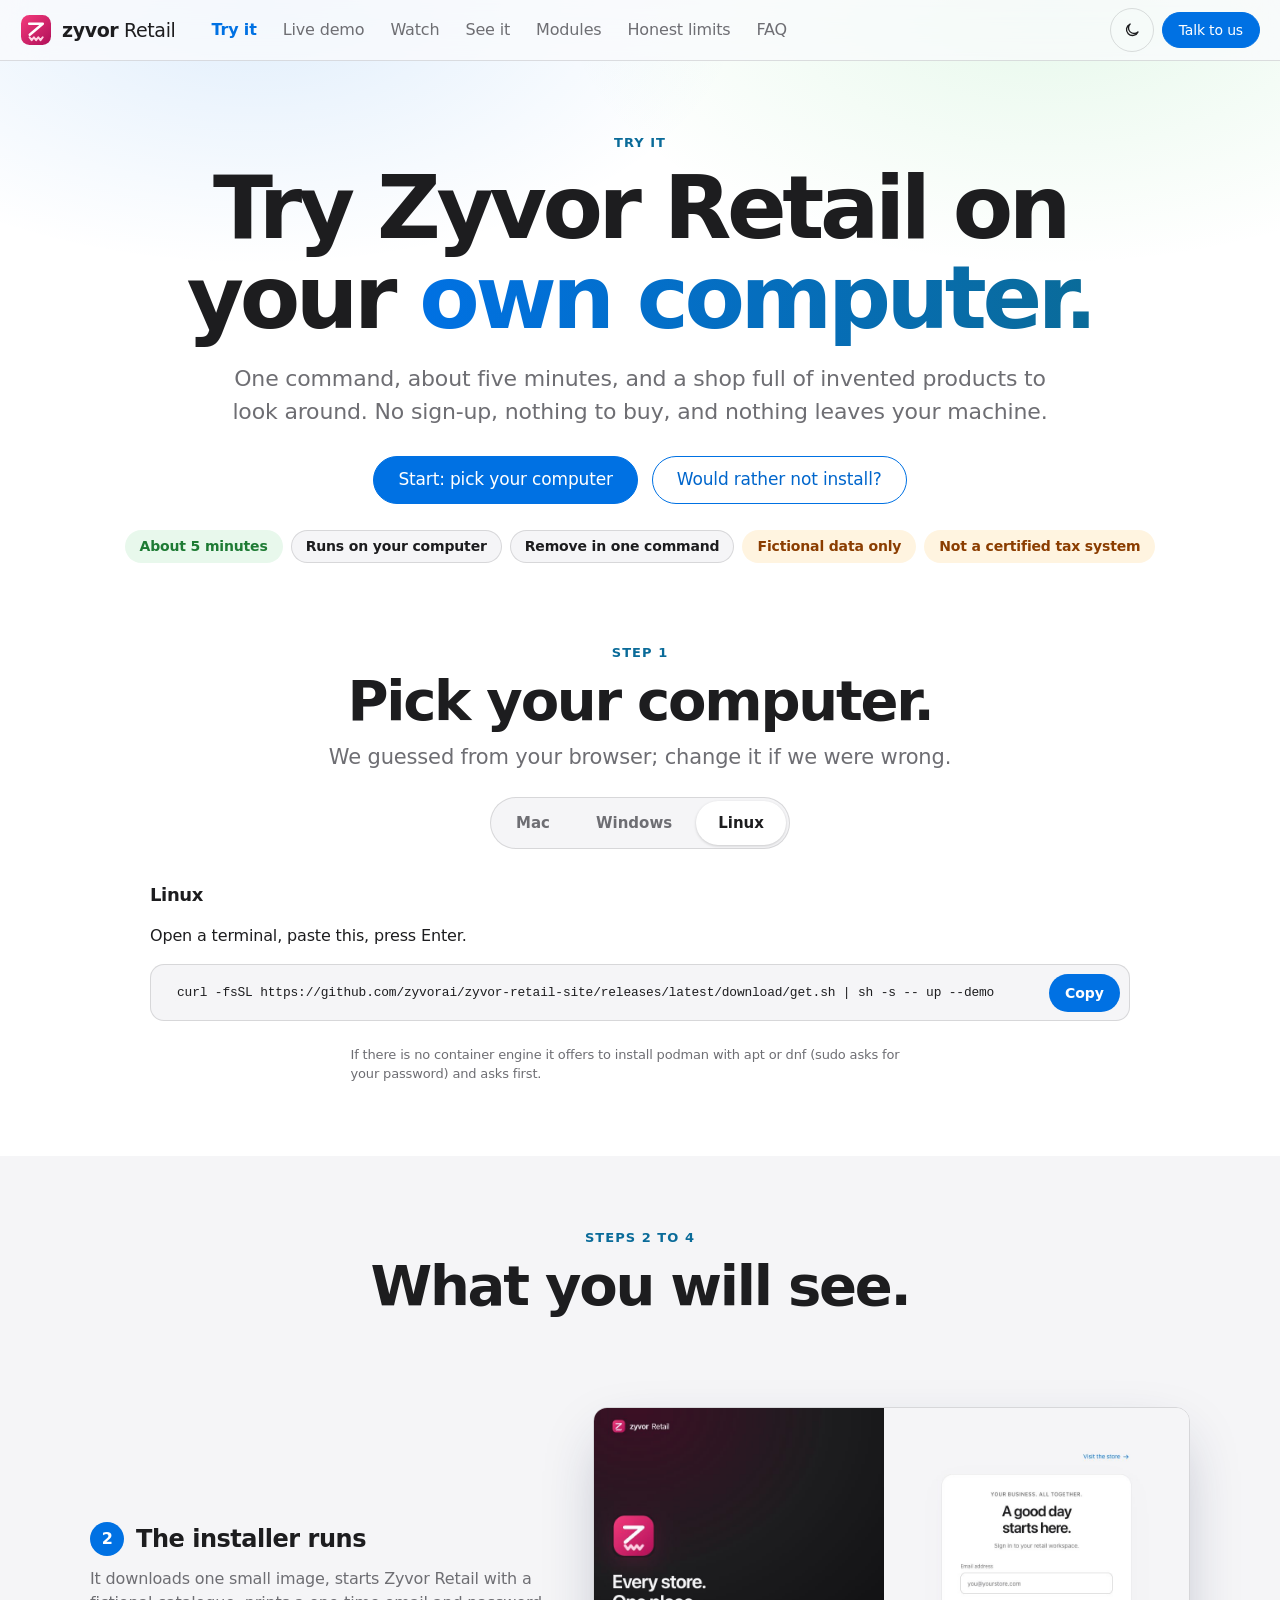
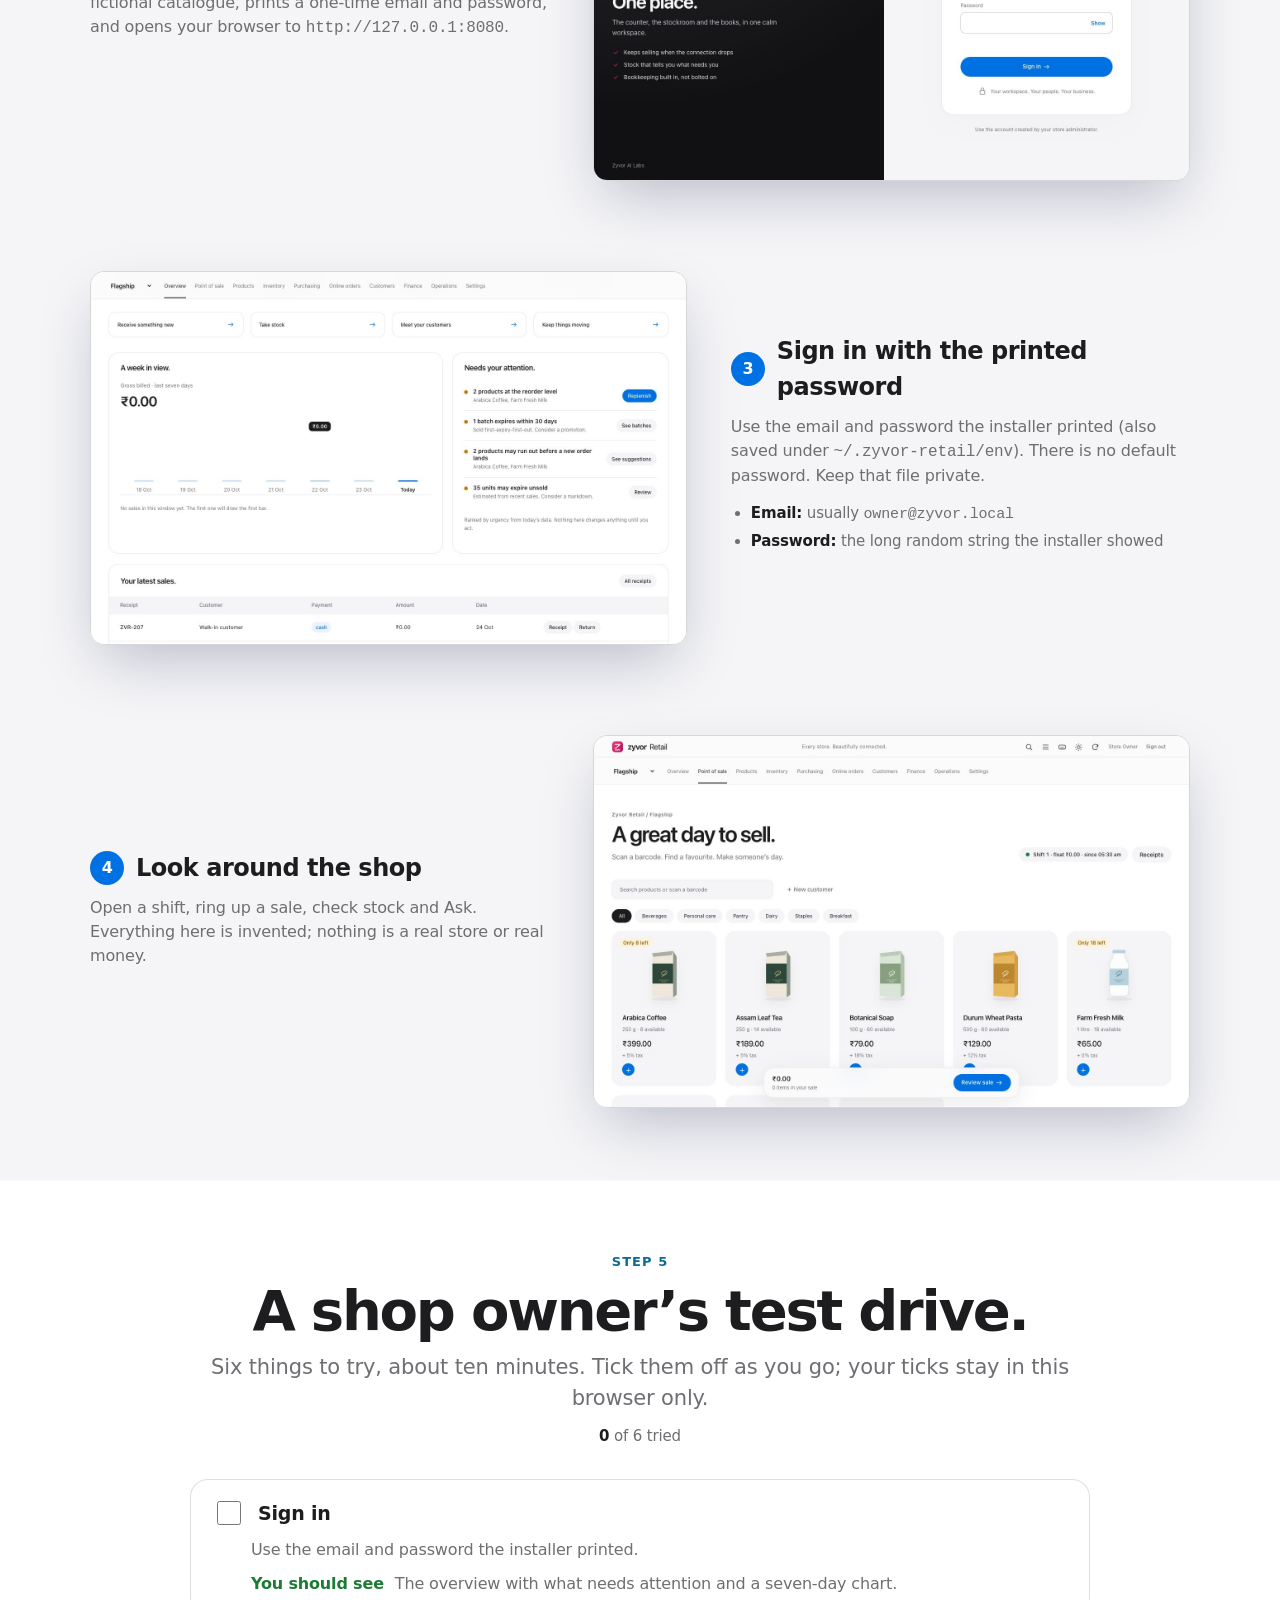
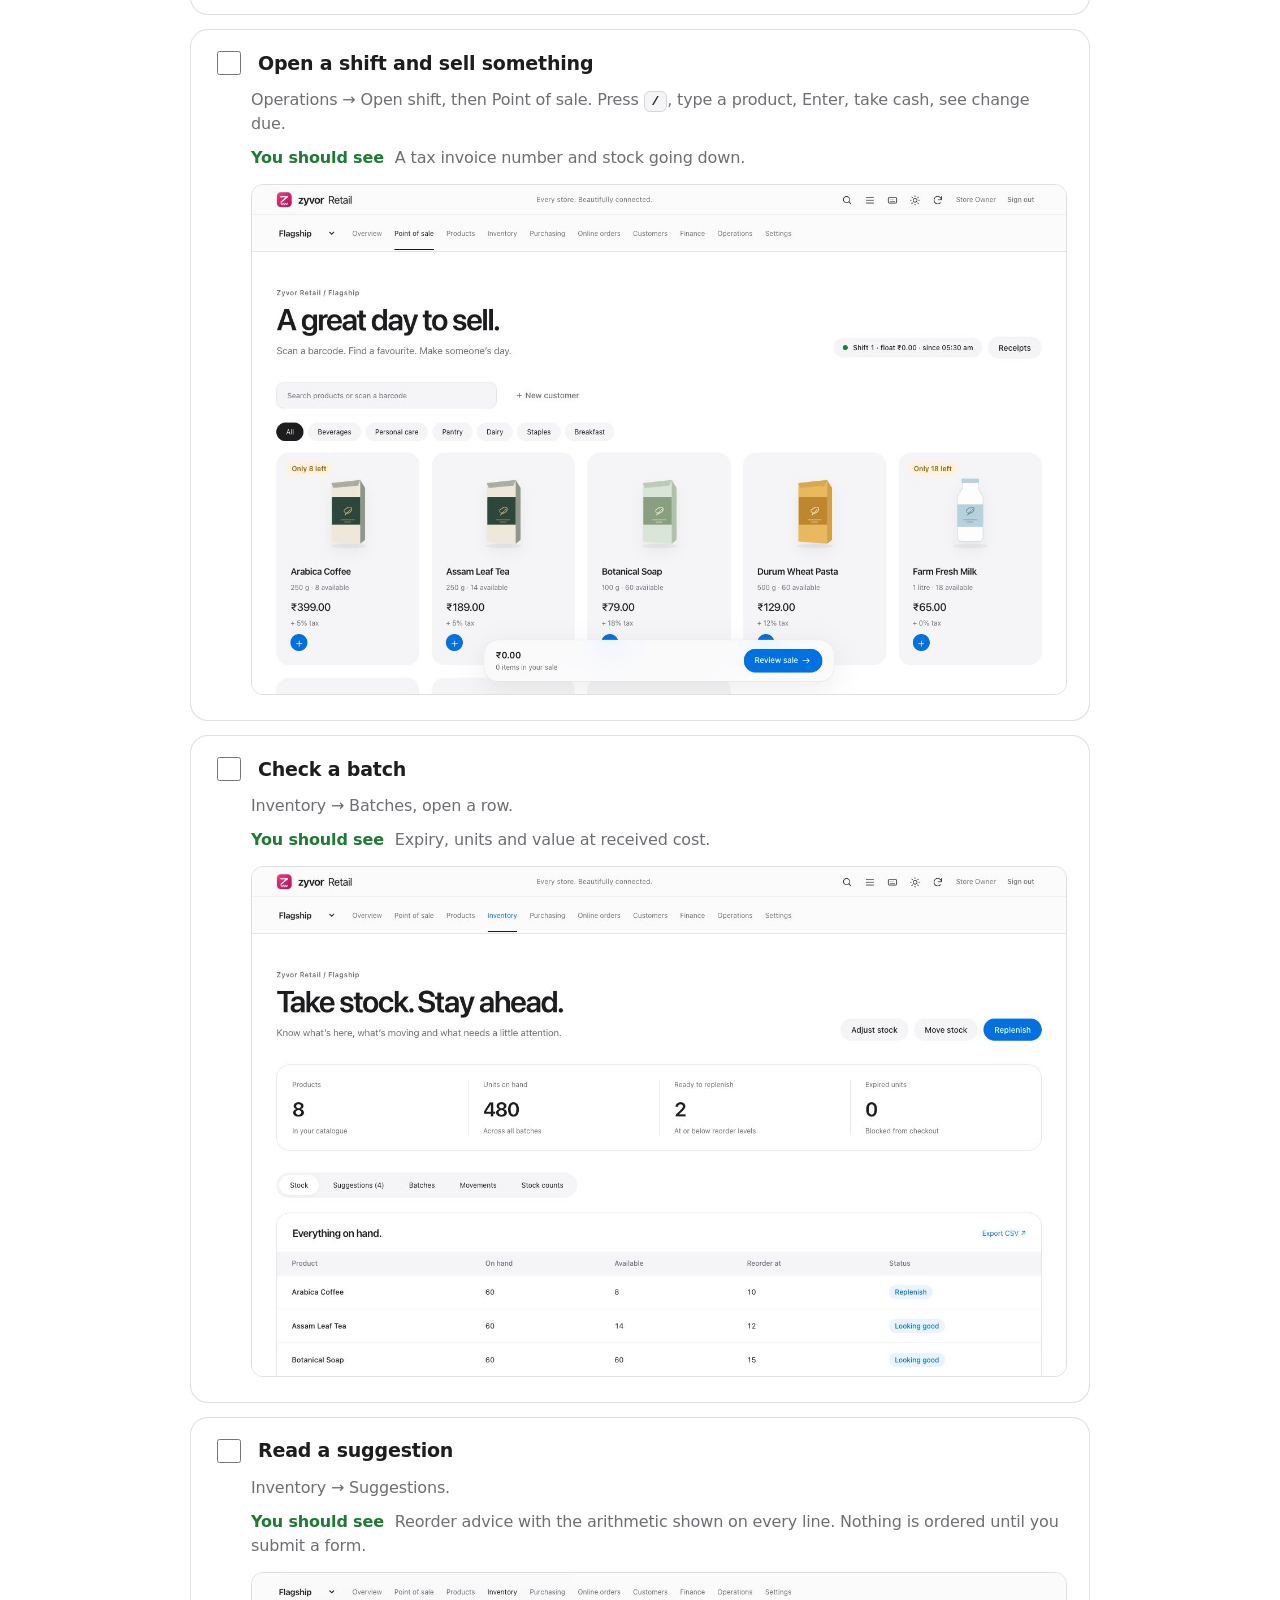
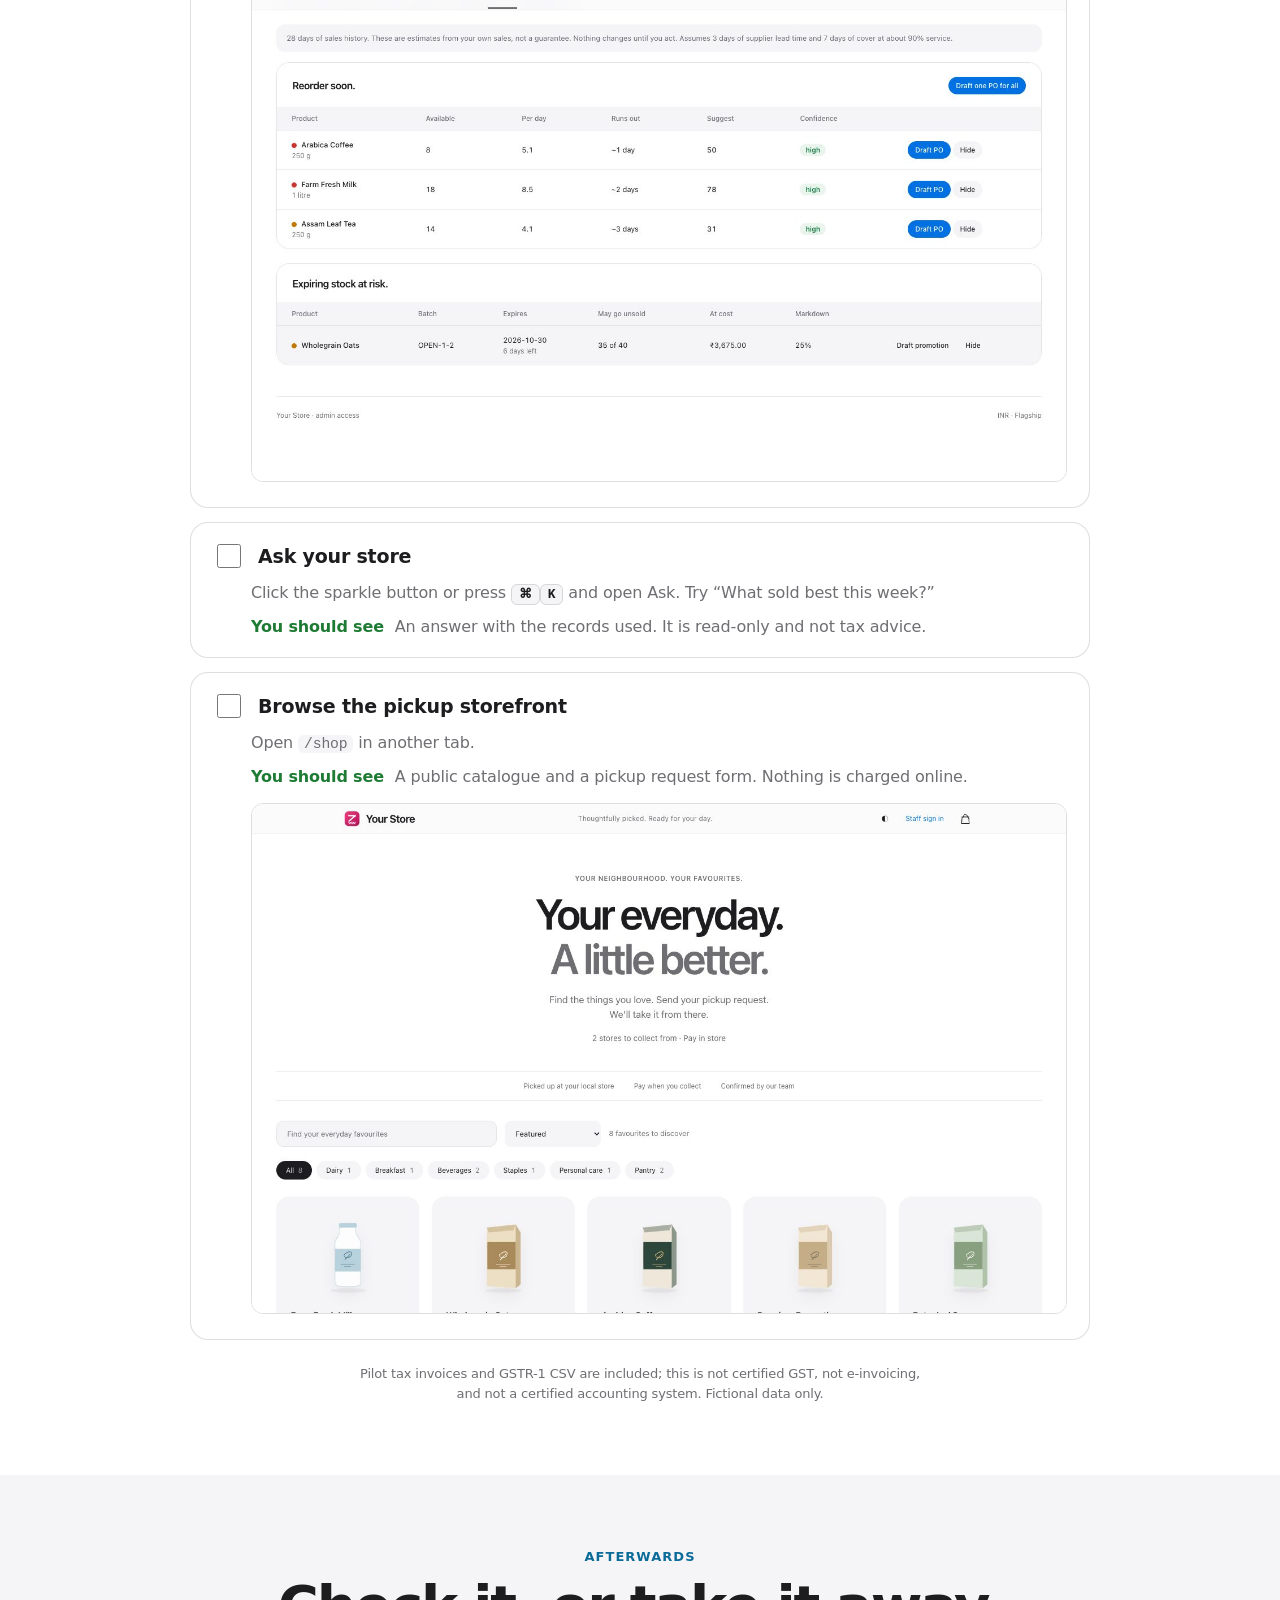
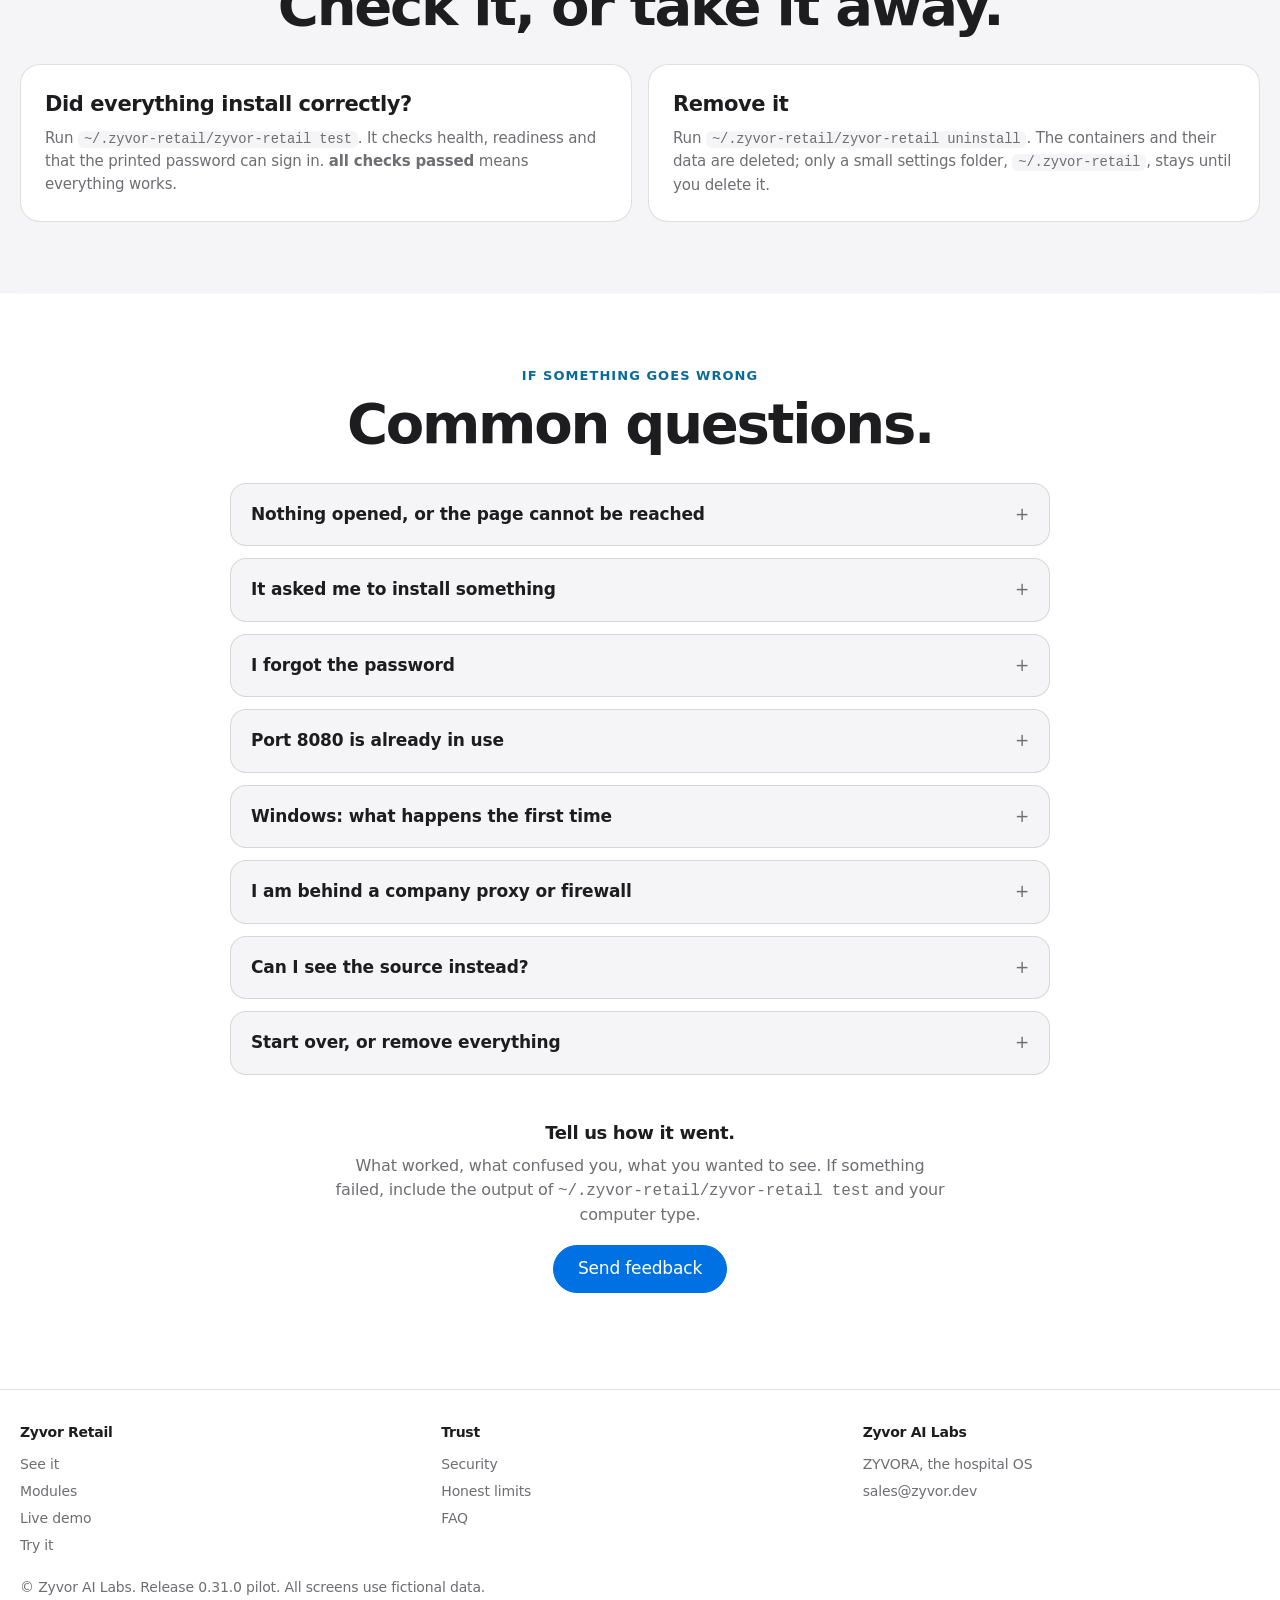
==== commit b5576c53: "Site: Release 0.31.0 pilot. Co-Authored-By: Claude Sonnet 5.5 <noreply@anthropic.com>" ====
--- a/try/index.html
+++ b/try/index.html
@@ -131,7 +131,7 @@
     <div><h3>Trust</h3><a href="../#security">Security</a><a href="../#honest">Honest limits</a><a href="../#faq">FAQ</a></div>
     <div><h3>Zyvor AI Labs</h3><a href="https://zyvorai.github.io/zyvor-zyvora-site/">ZYVORA, the hospital OS</a><a href="mailto:sales@zyvor.dev">sales@zyvor.dev</a></div>
   </div>
-  <p>&copy; Zyvor AI Labs. Release 0.29.0 pilot. All screens use fictional data.</p>
+  <p>&copy; Zyvor AI Labs. Release 0.31.0 pilot. All screens use fictional data.</p>
 </footer>
 <script src="../site.js"></script>
 <script src="try.js"></script>
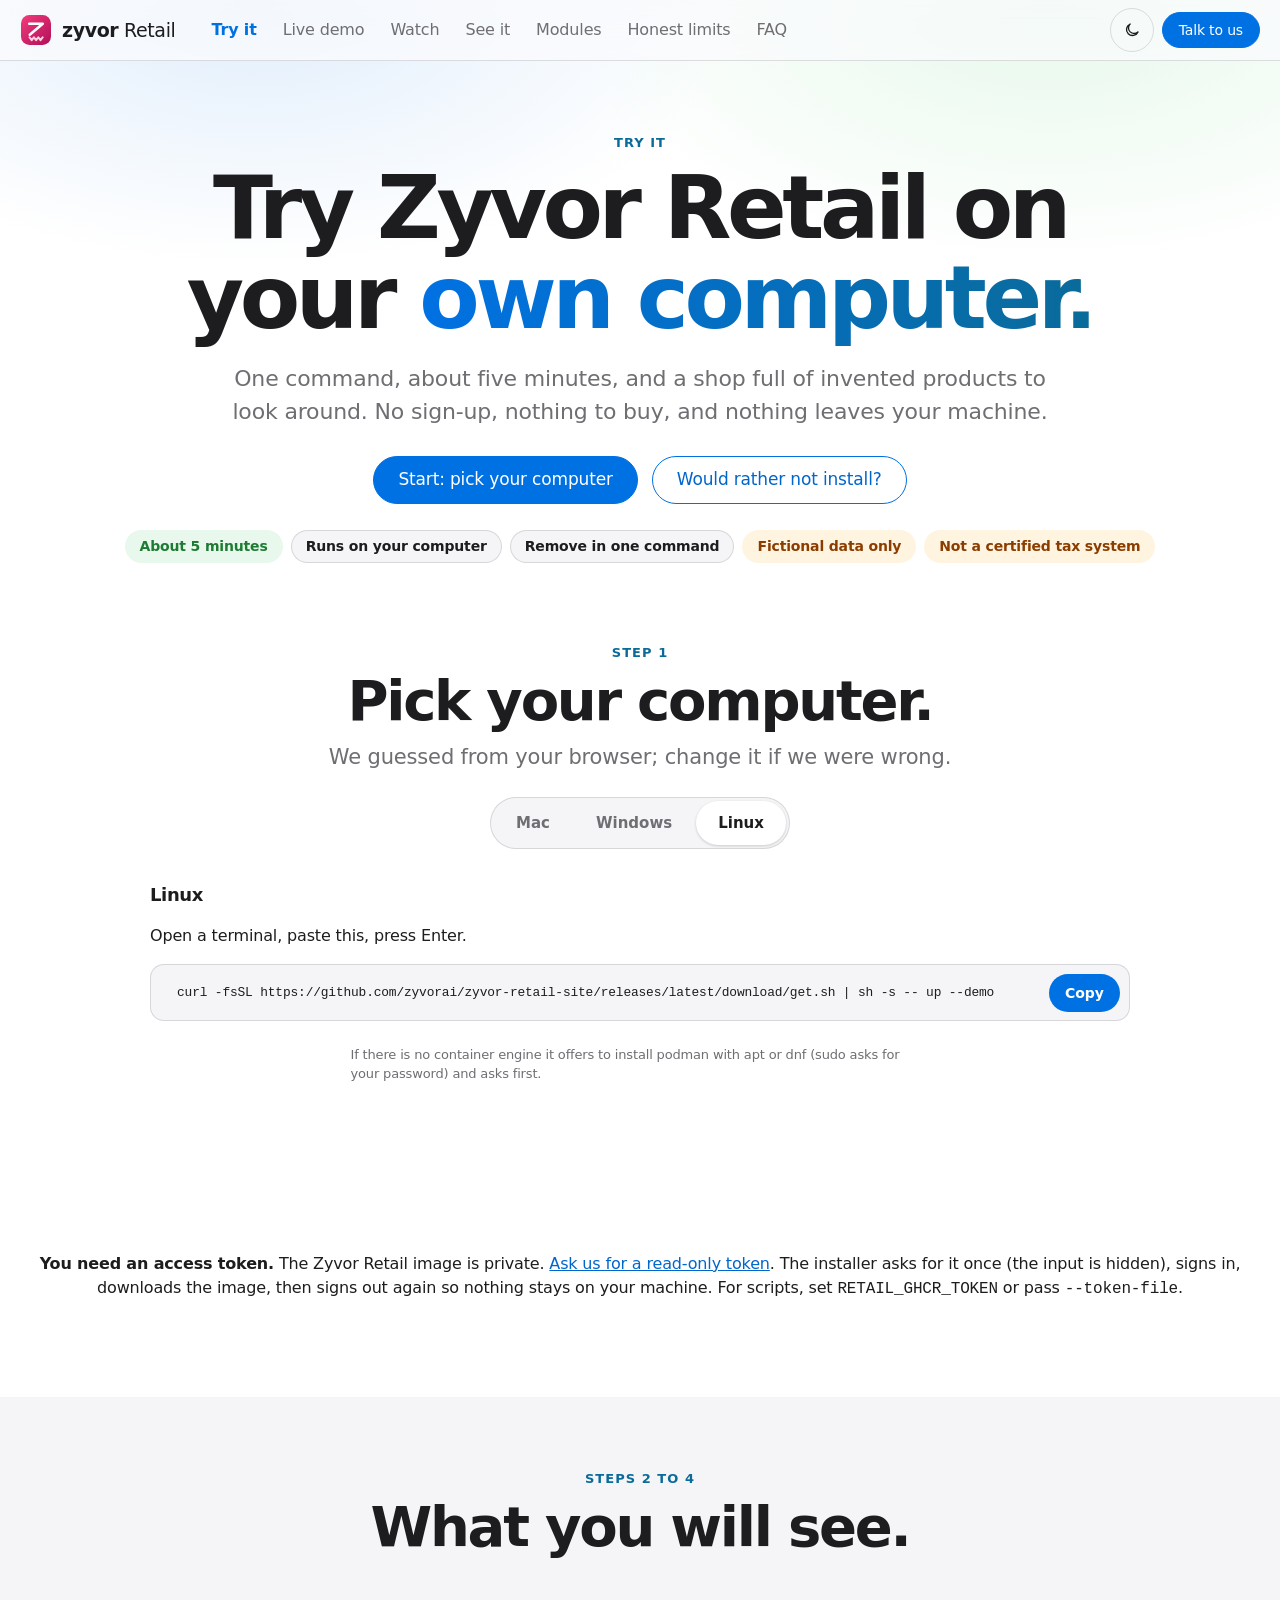
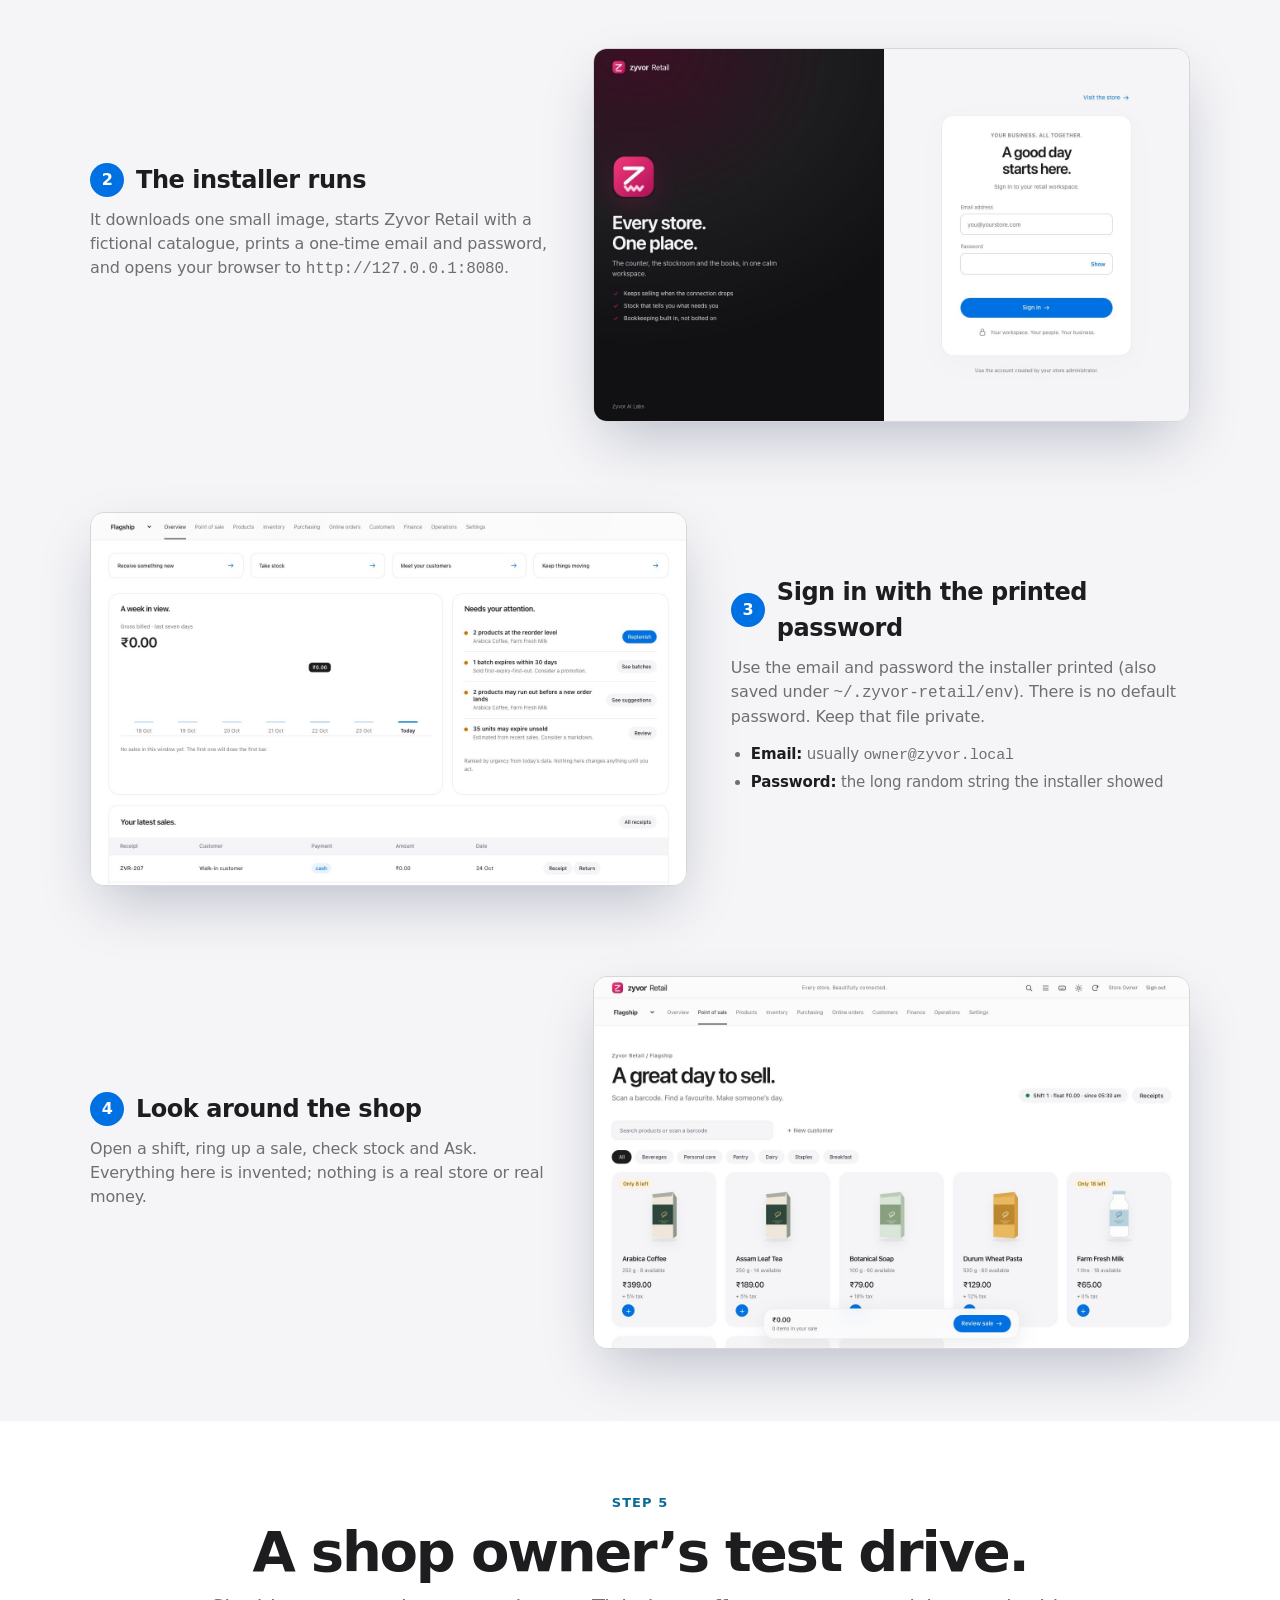
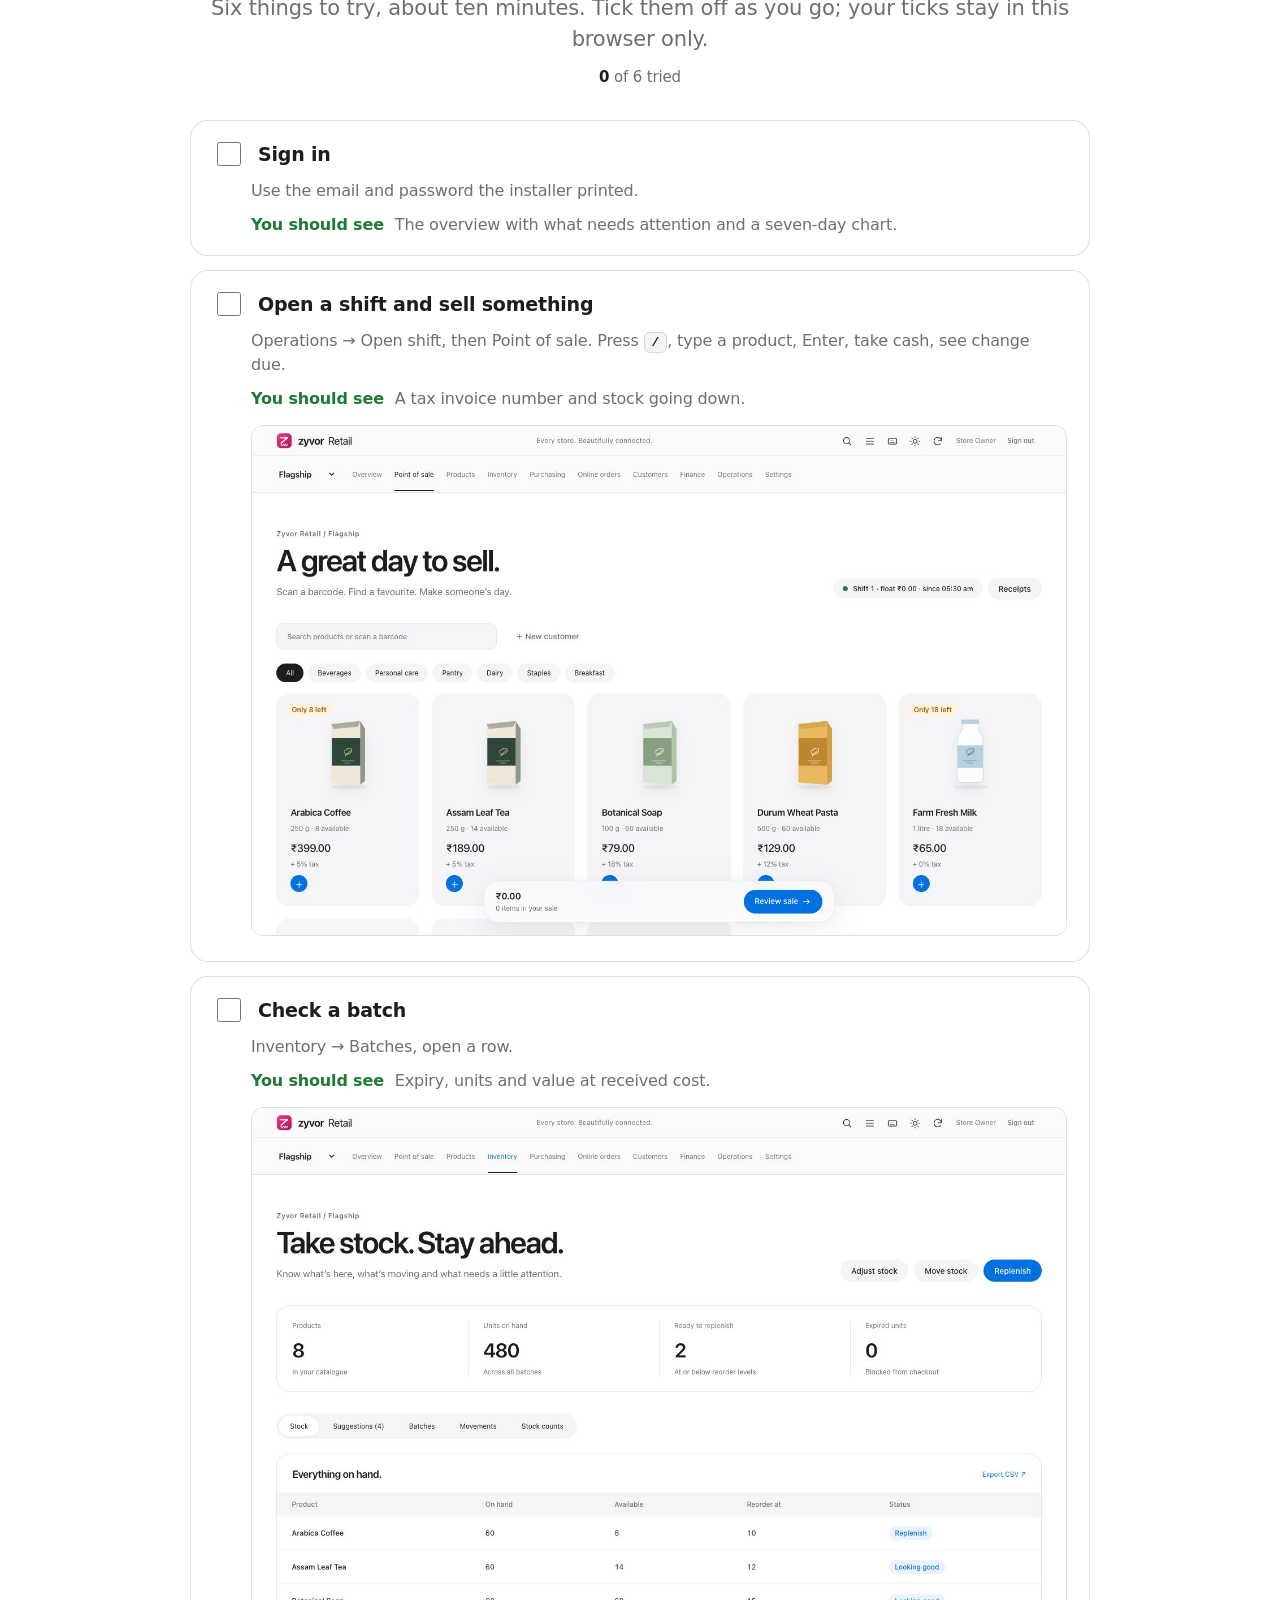
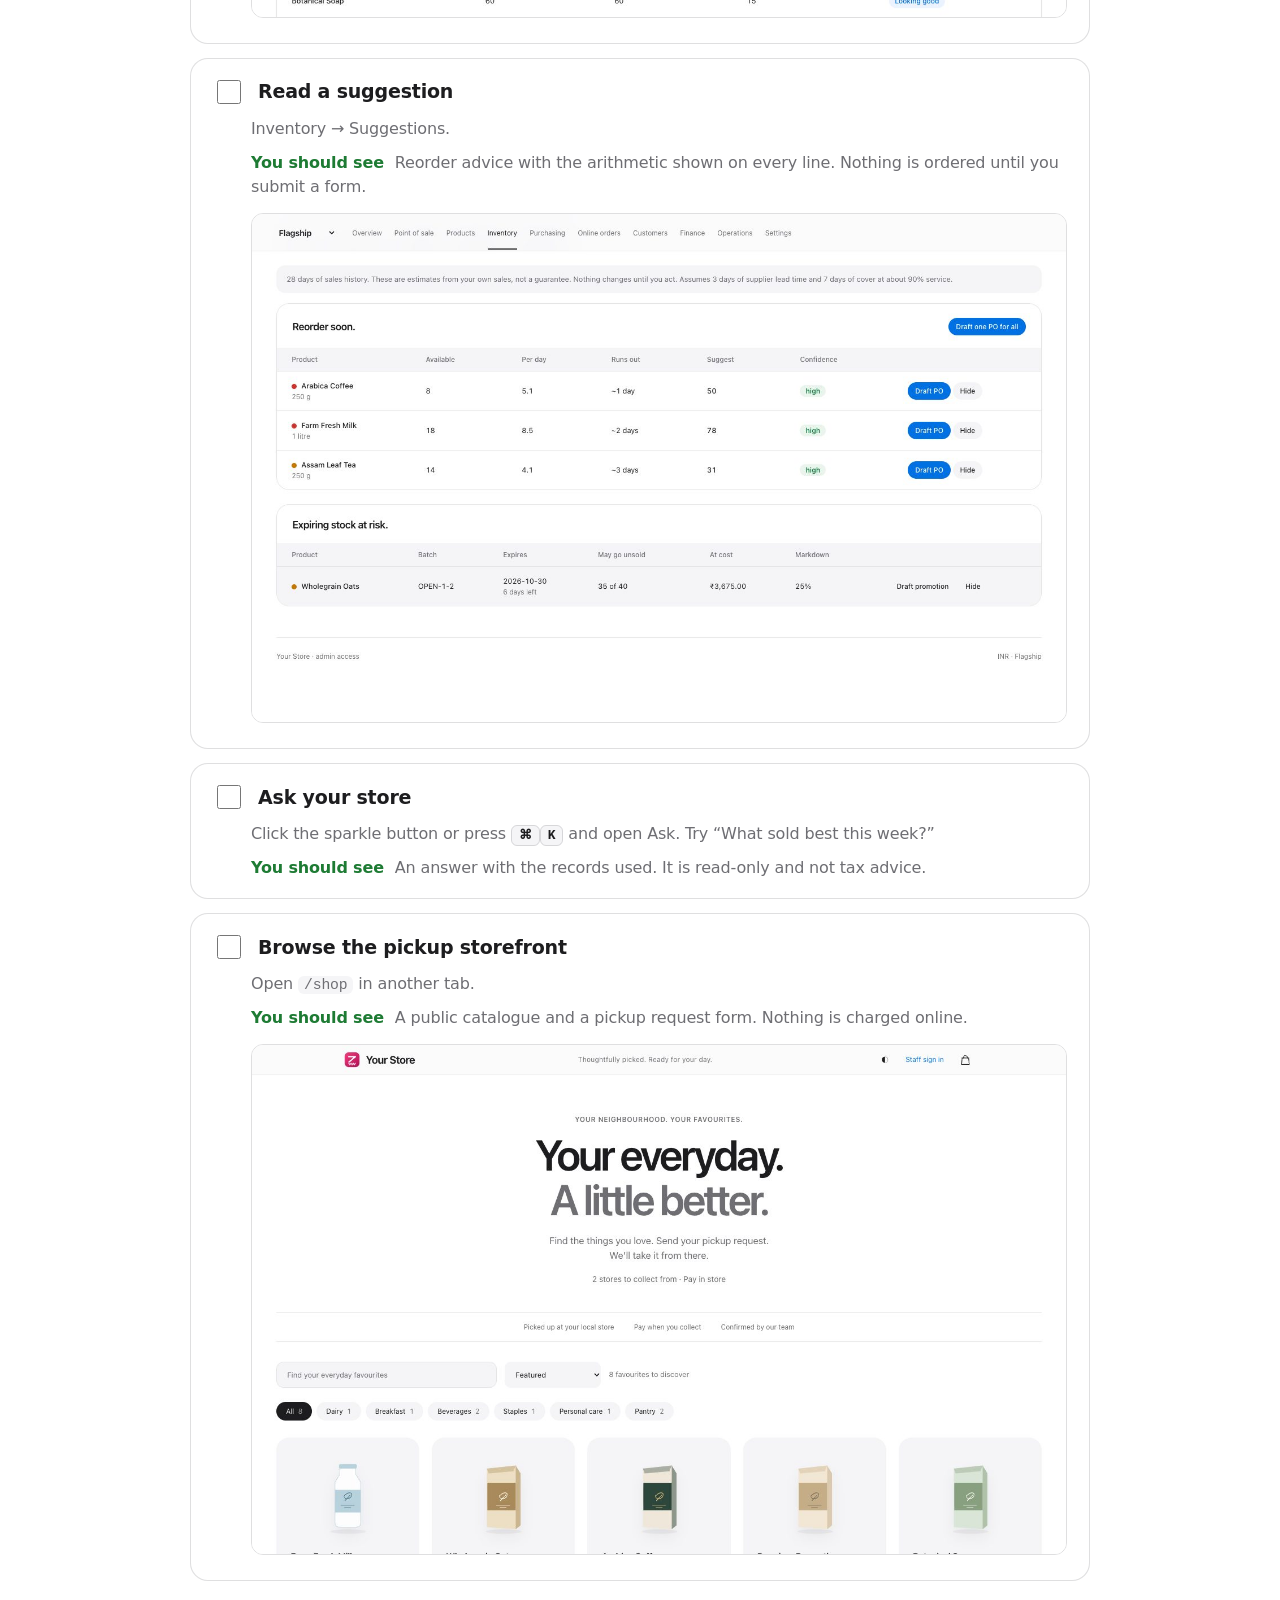
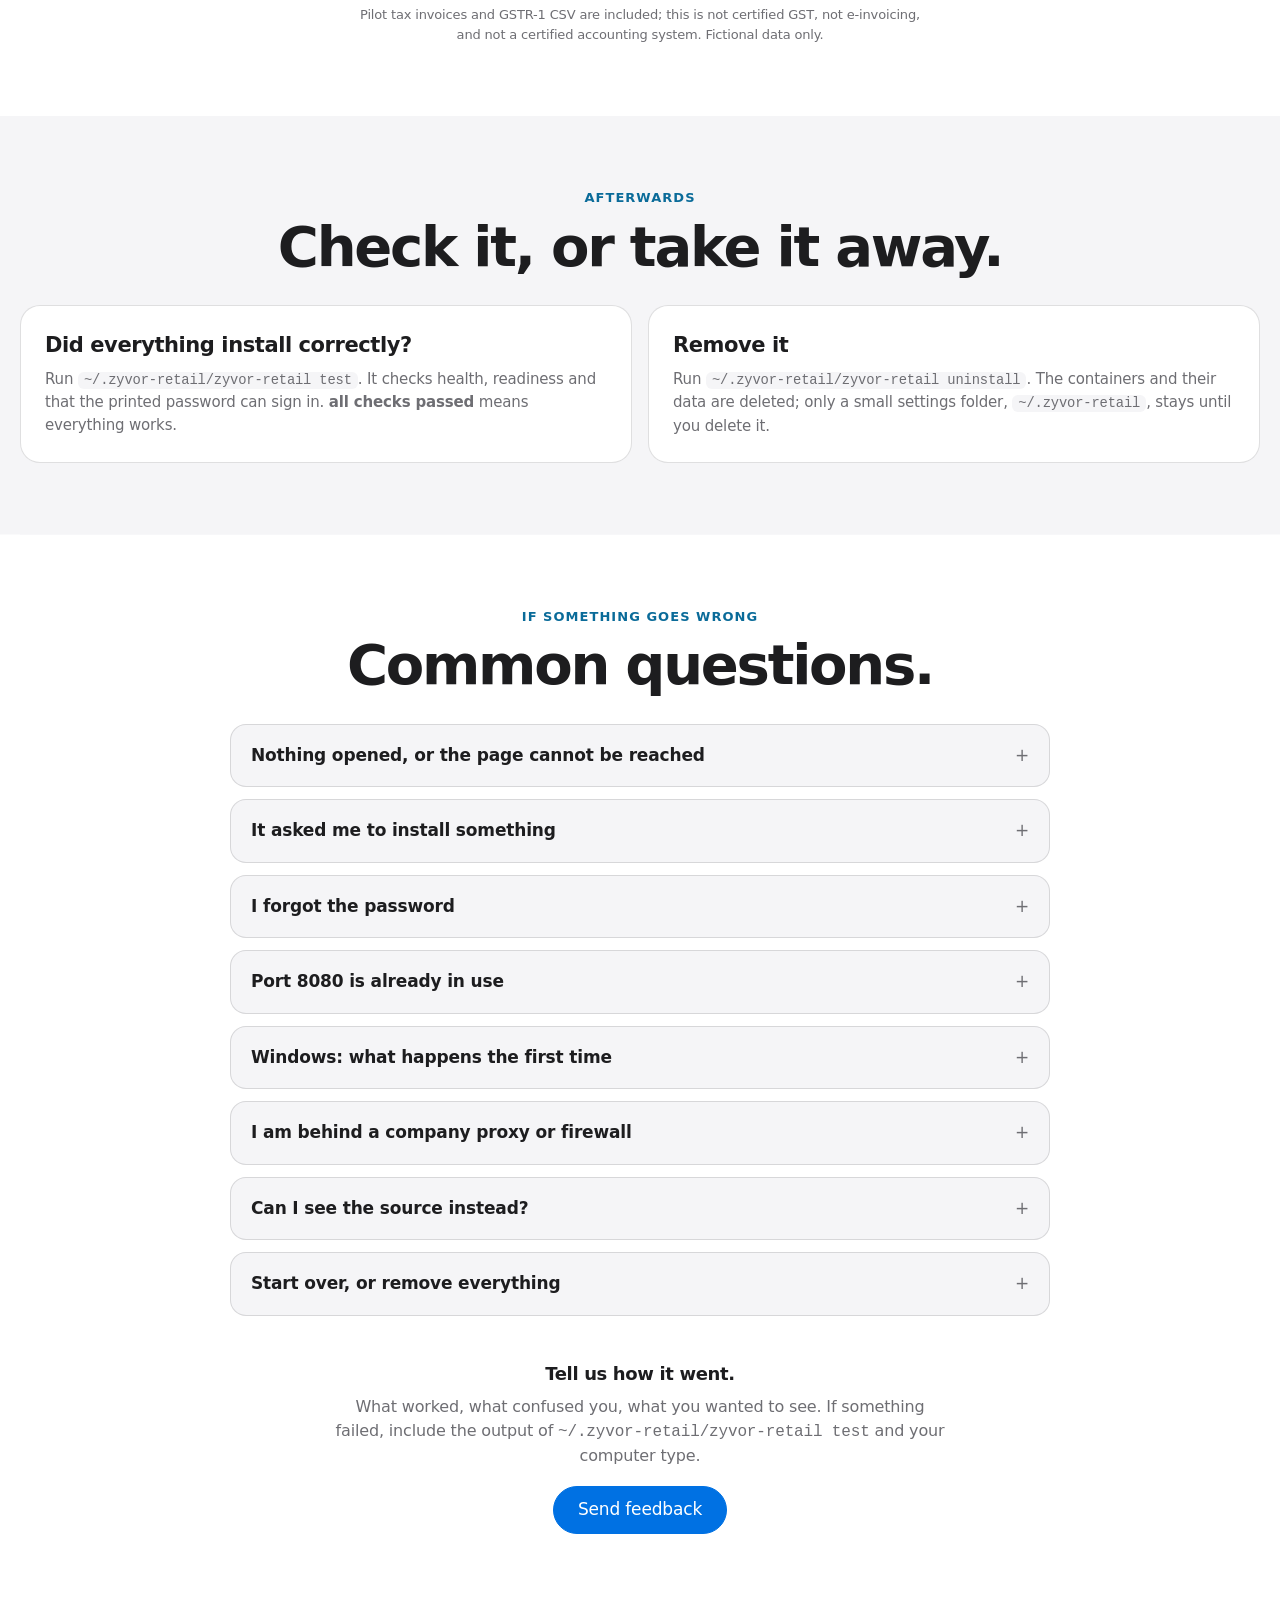
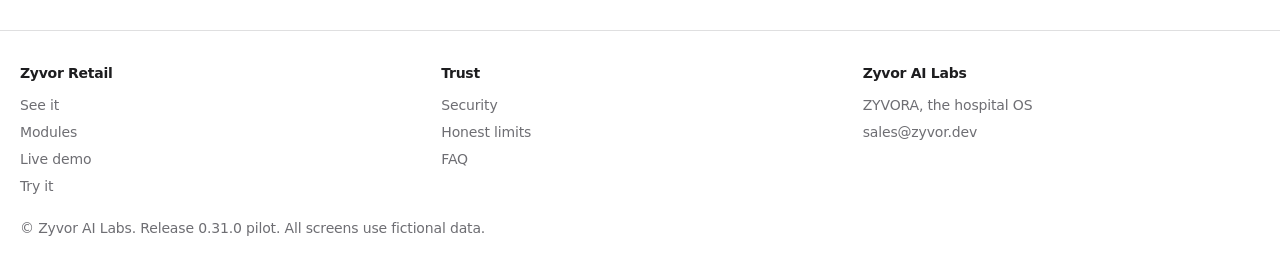
==== commit efbb4f82: "Trial page and docs: private image needs an access token." ====
--- a/try/index.html
+++ b/try/index.html
@@ -71,6 +71,8 @@
   </div>
 </section>
 
+<section class="center" id="token"><p class="note"><strong>You need an access token.</strong> The Zyvor Retail image is private. <a href="mailto:sales@zyvor.dev?subject=Zyvor%20Retail%20trial%20token">Ask us for a read-only token</a>. The installer asks for it once (the input is hidden), signs in, downloads the image, then signs out again so nothing stays on your machine. For scripts, set <code>RETAIL_GHCR_TOKEN</code> or pass <code>--token-file</code>.</p></section>
+
 <section class="tint" id="steps">
   <div class="center"><p class="kicker">Steps 2 to 4</p><h2>What you will see.</h2></div>
   <div class="step">
